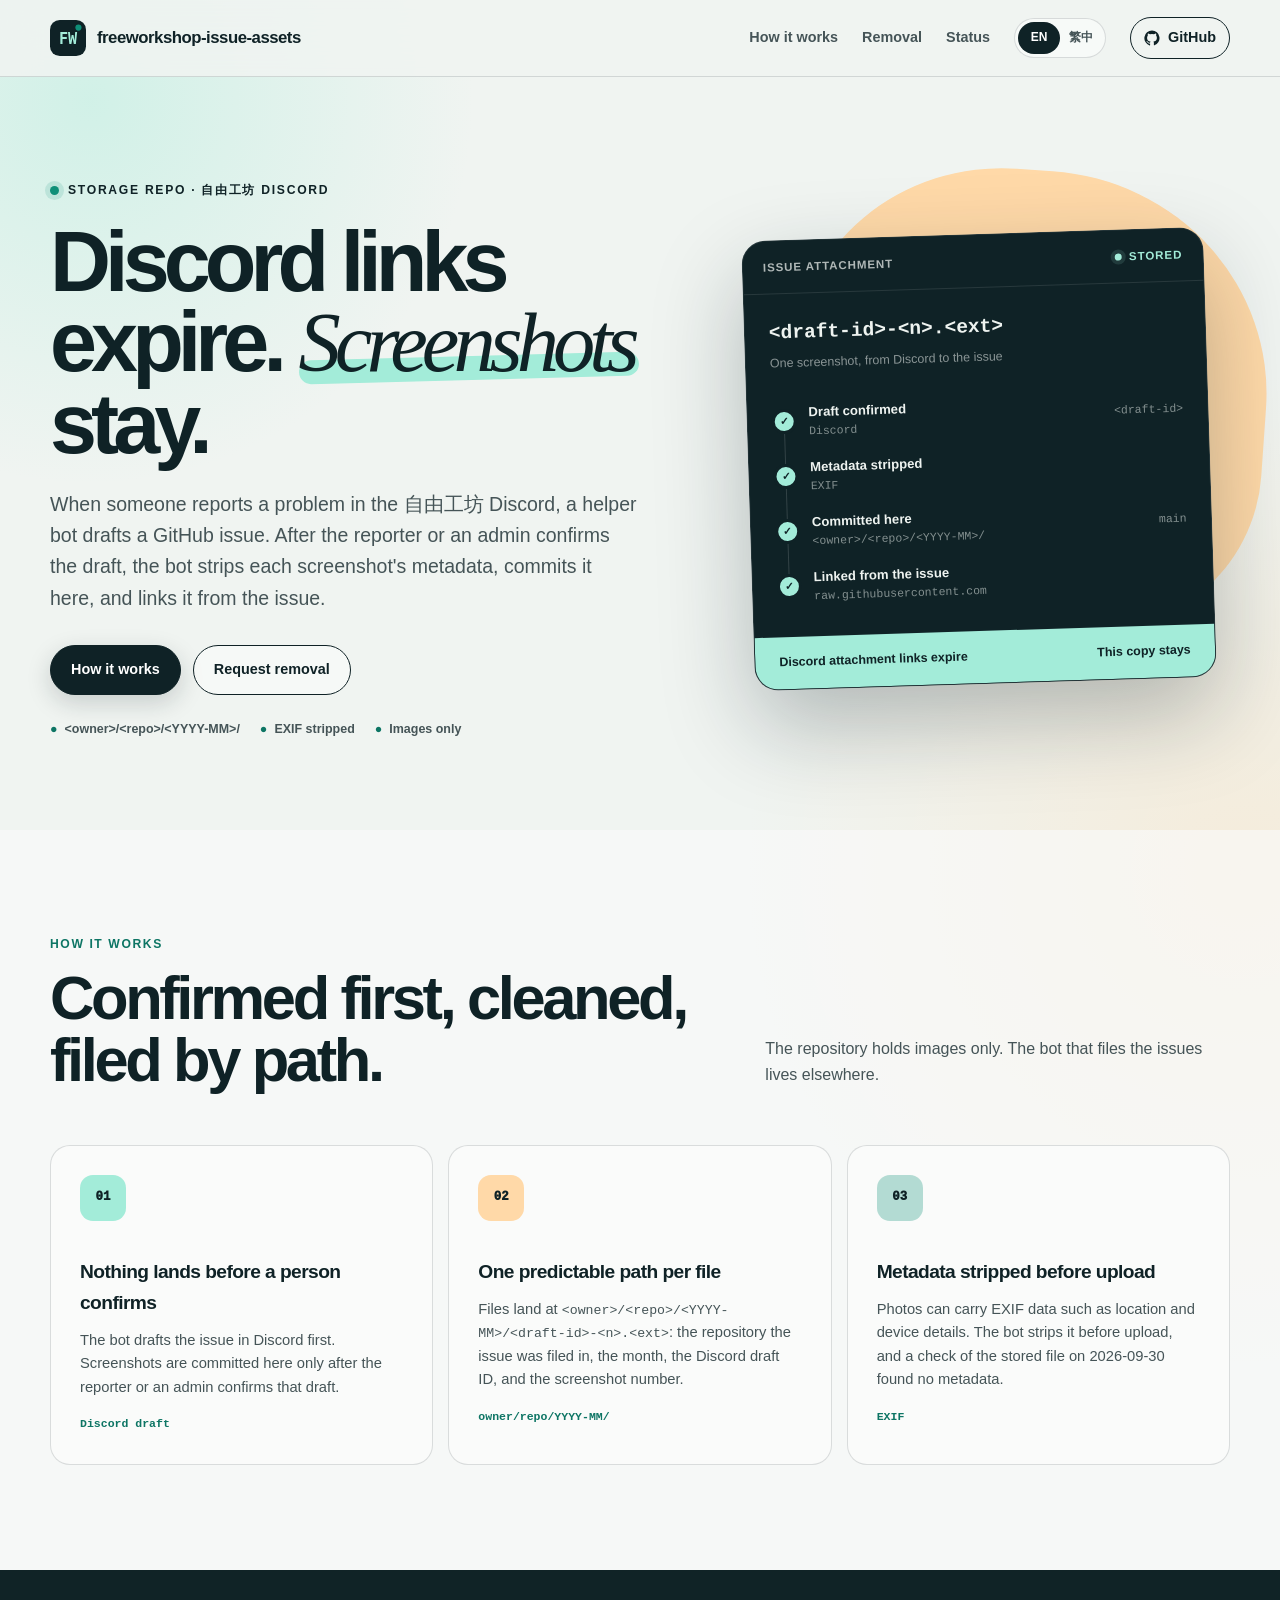
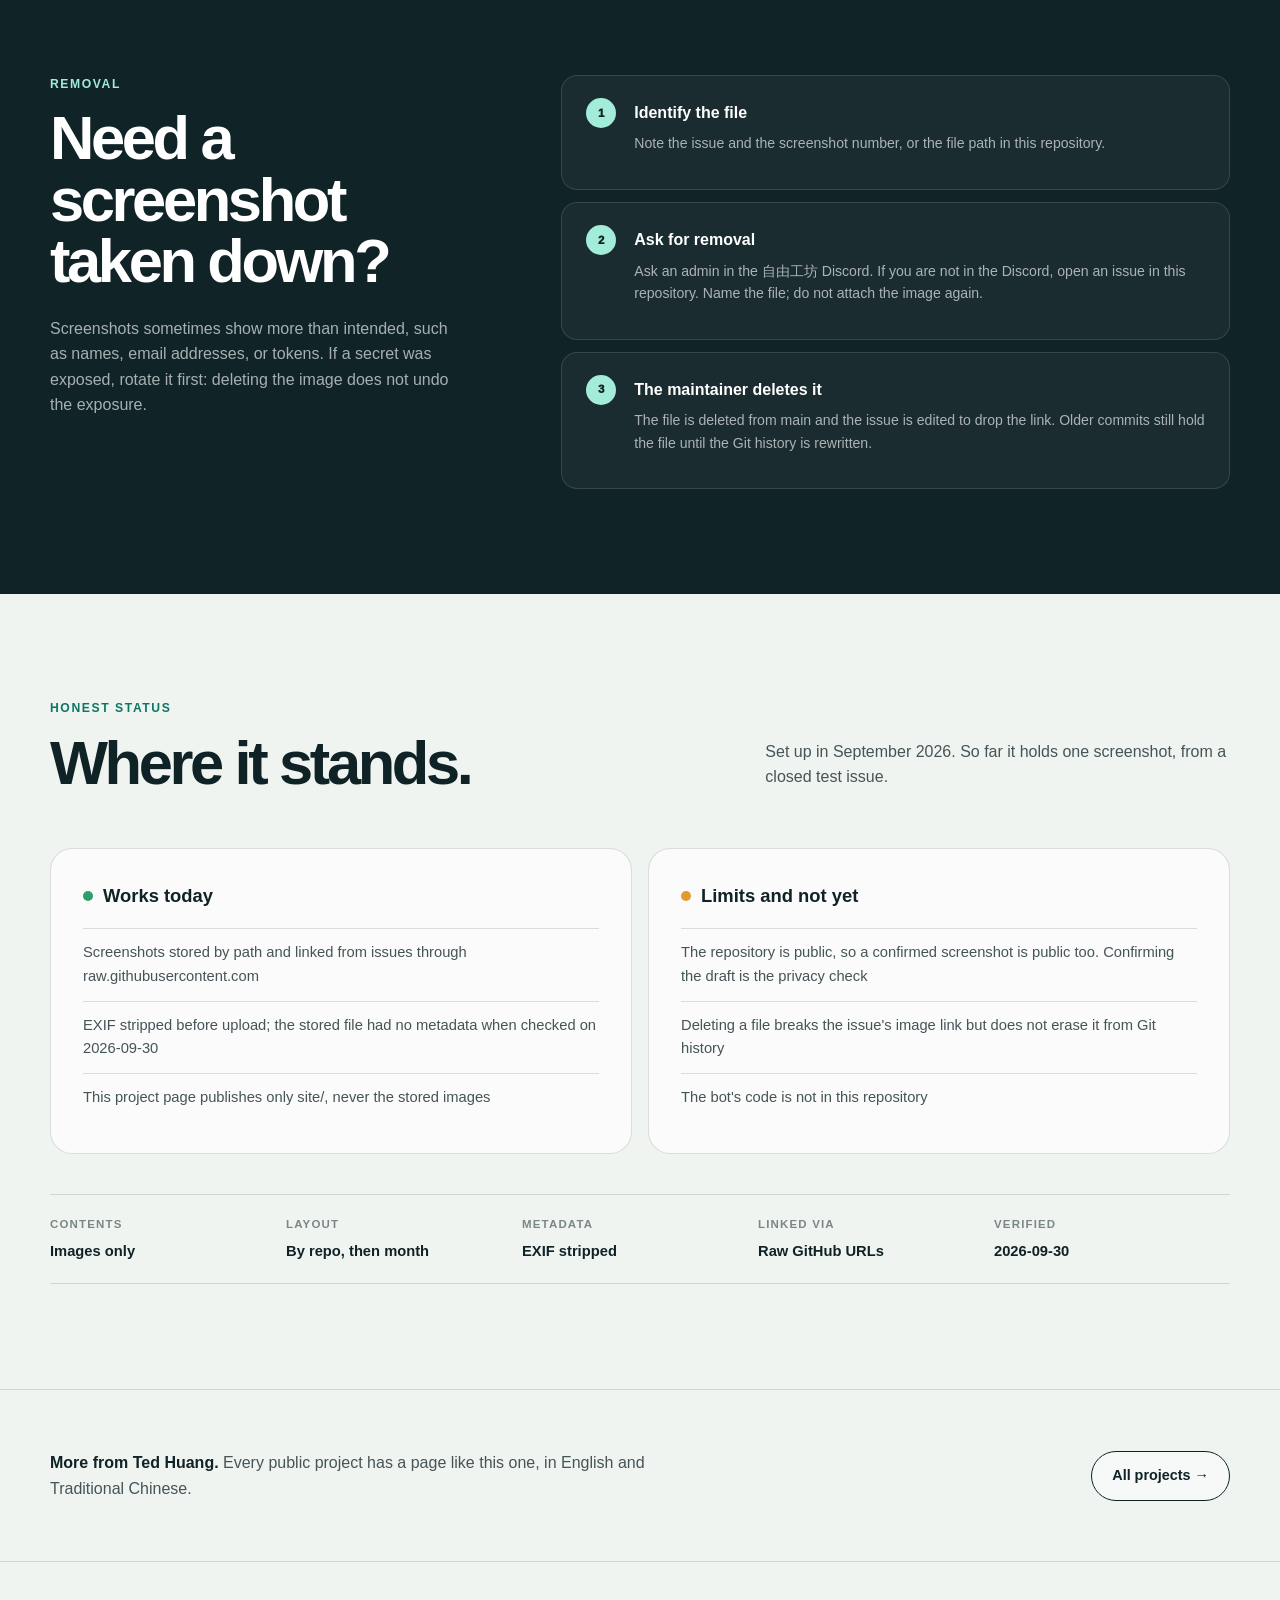
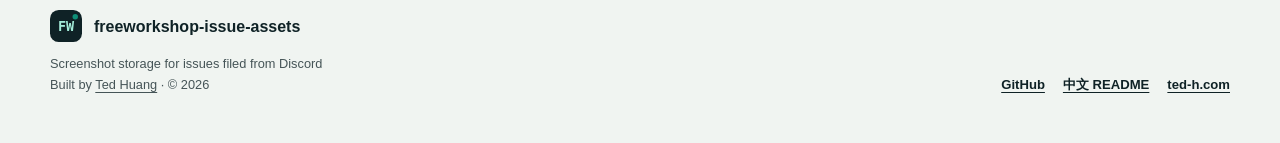
==== site/index.html @ 182fdc75 "Add bilingual project page and refresh README - site/: English / Traditional Chinese project page fo" ====
<!doctype html>
<!-- Generated from site/page.json by the project-page kit (https://github.com/teddashh/teddashh.github.io/tree/main/kit). Edit page.json, then re-render. -->
<html lang="en" data-lang="en" data-title-en="freeworkshop-issue-assets · Screenshot storage for issues filed from Discord" data-title-zh="freeworkshop-issue-assets · Discord 回報 issue 的截圖存放區" data-desc-en="Stores the screenshots for GitHub issues that the 自由工坊 Discord helper bot files after a reporter or admin confirms the draft. Discord attachment links expire; these copies stay until someone removes them." data-desc-zh="存放自由工坊 Discord 小幫手 bot 開立 GitHub issue 時附上的截圖，回報者或管理員確認草稿後才會開立。Discord 附件連結會過期，這裡的副本會一直留著，直到有人移除。">
<head>
<meta charset="utf-8">
<meta name="viewport" content="width=device-width, initial-scale=1">
<meta http-equiv="Content-Security-Policy" content="default-src 'none'; style-src 'self'; script-src 'self'; img-src 'self' data:; connect-src 'none'; base-uri 'none'; form-action 'none'">
<meta name="theme-color" content="#0f2226">
<title>freeworkshop-issue-assets · Screenshot storage for issues filed from Discord</title>
<meta name="description" content="Stores the screenshots for GitHub issues that the 自由工坊 Discord helper bot files after a reporter or admin confirms the draft. Discord attachment links expire; these copies stay until someone removes them.">
<link rel="canonical" href="https://teddashh.github.io/freeworkshop-issue-assets/">
<link rel="alternate" hreflang="en" href="https://teddashh.github.io/freeworkshop-issue-assets/">
<link rel="alternate" hreflang="zh-Hant" href="https://teddashh.github.io/freeworkshop-issue-assets/?lang=zh-TW">
<link rel="alternate" hreflang="x-default" href="https://teddashh.github.io/freeworkshop-issue-assets/">
<meta property="og:type" content="website">
<meta property="og:title" content="freeworkshop-issue-assets · Screenshot storage for issues filed from Discord">
<meta property="og:description" content="Stores the screenshots for GitHub issues that the 自由工坊 Discord helper bot files after a reporter or admin confirms the draft. Discord attachment links expire; these copies stay until someone removes them.">
<meta property="og:url" content="https://teddashh.github.io/freeworkshop-issue-assets/">
<meta name="twitter:card" content="summary">
<link rel="icon" href="favicon.svg" type="image/svg+xml">
<link rel="stylesheet" href="styles.css">
<script src="lang.js"></script>
<script src="app.js" defer></script>
<script type="application/ld+json">{"@context": "https://schema.org", "@type": "SoftwareSourceCode", "name": "freeworkshop-issue-assets", "codeRepository": "https://github.com/teddashh/freeworkshop-issue-assets", "description": "Stores the screenshots for GitHub issues that the 自由工坊 Discord helper bot files after a reporter or admin confirms the draft. Discord attachment links expire; these copies stay until someone removes them.", "author": {"@type": "Person", "name": "Ted Huang", "url": "https://www.ted-h.com"}, "url": "https://teddashh.github.io/freeworkshop-issue-assets/"}</script>
</head>
<body>
<a class="skip-link" href="#main"><span class="lang-en">Skip to content</span><span class="lang-zh" lang="zh-Hant">跳到主要內容</span></a>
<header class="site-header"><div class="header-inner">
<a class="brand" href="#top"><img src="logo.svg" alt="" width="36" height="36"><span>freeworkshop-issue-assets</span></a>
<button class="menu-button" type="button" aria-expanded="false" aria-controls="site-navigation"><span class="lang-en">Menu</span><span class="lang-zh" lang="zh-Hant">選單</span></button>
<nav class="site-nav" id="site-navigation" aria-label="Primary">
<a href="#features"><span class="lang-en">How it works</span><span class="lang-zh" lang="zh-Hant">運作方式</span></a><a href="#start"><span class="lang-en">Removal</span><span class="lang-zh" lang="zh-Hant">移除</span></a><a href="#status"><span class="lang-en">Status</span><span class="lang-zh" lang="zh-Hant">目前狀態</span></a>
<div class="language-switch" role="group" aria-label="Language / 語言"><button type="button" data-language="en" aria-pressed="true">EN</button><button type="button" data-language="zh" aria-pressed="false">繁中</button></div>
<a class="github-link" href="https://github.com/teddashh/freeworkshop-issue-assets"><svg viewBox="0 0 24 24" aria-hidden="true"><path fill="currentColor" d="M12 .7a11.5 11.5 0 0 0-3.64 22.4c.58.1.79-.25.79-.56v-2.24c-3.22.7-3.9-1.37-3.9-1.37-.52-1.34-1.28-1.7-1.28-1.7-1.05-.72.08-.7.08-.7 1.16.08 1.77 1.19 1.77 1.19 1.03 1.77 2.7 1.26 3.36.96.1-.75.4-1.26.73-1.55-2.57-.29-5.28-1.29-5.28-5.69 0-1.26.45-2.28 1.19-3.09-.12-.29-.52-1.46.11-3.05 0 0 .97-.31 3.16 1.18a10.96 10.96 0 0 1 5.76 0c2.2-1.49 3.16-1.18 3.16-1.18.63 1.59.23 2.76.11 3.05.74.81 1.19 1.83 1.19 3.09 0 4.42-2.72 5.39-5.3 5.68.42.36.79 1.07.79 2.16v3.21c0 .31.21.67.8.56A11.5 11.5 0 0 0 12 .7Z"/></svg><span>GitHub</span></a>
</nav>
</div></header>
<main id="main">
<section class="hero" id="top"><div class="hero-copy"><div class="eyebrow"><span class="lang-en">Storage repo · 自由工坊 Discord</span><span class="lang-zh" lang="zh-Hant">存放用 repo · 自由工坊 Discord</span></div><h1 class="lang-en">Discord links expire. <em>Screenshots</em> stay.</h1><h1 class="lang-zh" lang="zh-Hant">Discord 連結會過期，<em>截圖</em>不會。</h1><p class="lang-en">When someone reports a problem in the 自由工坊 Discord, a helper bot drafts a GitHub issue. After the reporter or an admin confirms the draft, the bot strips each screenshot&#x27;s metadata, commits it here, and links it from the issue.</p><p class="lang-zh" lang="zh-Hant">有人在自由工坊 Discord 回報問題時，小幫手 bot 會先擬好 GitHub issue 草稿。回報者或管理員確認之後，bot 會移除截圖的中繼資料、提交到這個 repo，再從 issue 連結過來。</p><div class="button-row"><a class="button button-primary" href="#features"><span class="lang-en">How it works</span><span class="lang-zh" lang="zh-Hant">運作方式</span></a><a class="button button-secondary" href="#start"><span class="lang-en">Request removal</span><span class="lang-zh" lang="zh-Hant">申請移除</span></a></div><div class="hero-notes"><span>&lt;owner&gt;/&lt;repo&gt;/&lt;YYYY-MM&gt;/</span><span class="lang-en">EXIF stripped</span><span class="lang-zh" lang="zh-Hant">已移除 EXIF</span><span class="lang-en">Images only</span><span class="lang-zh" lang="zh-Hant">只放圖片</span></div></div><div class="visual-wrap"><div class="panel"><div class="panel-top"><span><span class="lang-en">Issue attachment</span><span class="lang-zh" lang="zh-Hant">Issue 附件</span></span><span class="live-dot"><span class="lang-en">Stored</span><span class="lang-zh" lang="zh-Hant">已保存</span></span></div><div class="panel-body"><div class="panel-name">&lt;draft-id&gt;-&lt;n&gt;.&lt;ext&gt;</div><div class="panel-meta"><span class="lang-en">One screenshot, from Discord to the issue</span><span class="lang-zh" lang="zh-Hant">一張截圖，從 Discord 到 issue</span></div><div class="check-list"><div class="check-row"><span class="check-mark is-ok">&#10003;</span><span><strong class="lang-en">Draft confirmed</strong><strong class="lang-zh" lang="zh-Hant">草稿已確認</strong><small>Discord</small></span><span class="check-side">&lt;draft-id&gt;</span></div><div class="check-row"><span class="check-mark is-ok">&#10003;</span><span><strong class="lang-en">Metadata stripped</strong><strong class="lang-zh" lang="zh-Hant">移除中繼資料</strong><small>EXIF</small></span><span></span></div><div class="check-row"><span class="check-mark is-ok">&#10003;</span><span><strong class="lang-en">Committed here</strong><strong class="lang-zh" lang="zh-Hant">提交到這個 repo</strong><small>&lt;owner&gt;/&lt;repo&gt;/&lt;YYYY-MM&gt;/</small></span><span class="check-side">main</span></div><div class="check-row"><span class="check-mark is-ok">&#10003;</span><span><strong class="lang-en">Linked from the issue</strong><strong class="lang-zh" lang="zh-Hant">從 issue 連結</strong><small>raw.githubusercontent.com</small></span><span></span></div></div><div class="panel-footer"><span><span class="lang-en">Discord attachment links expire</span><span class="lang-zh" lang="zh-Hant">Discord 附件連結會過期</span></span><span><span class="lang-en">This copy stays</span><span class="lang-zh" lang="zh-Hant">這份副本會留著</span></span></div></div></div></div></section>
<section class="tinted" id="features"><div class="section"><div class="section-heading "><div><div class="section-kicker"><span class="lang-en">How it works</span><span class="lang-zh" lang="zh-Hant">運作方式</span></div><h2 class="lang-en">Confirmed first, cleaned, filed by path.</h2><h2 class="lang-zh" lang="zh-Hant">先確認、再清理、照路徑歸檔。</h2></div><p class="lang-en">The repository holds images only. The bot that files the issues lives elsewhere.</p><p class="lang-zh" lang="zh-Hant">這個 repo 只放圖片，開 issue 的 bot 不在這裡。</p></div><div class="card-grid"><article class="card"><div class="card-icon">01</div><h3 class="lang-en">Nothing lands before a person confirms</h3><h3 class="lang-zh" lang="zh-Hant">有人確認之後才會存進來</h3><p class="lang-en">The bot drafts the issue in Discord first. Screenshots are committed here only after the reporter or an admin confirms that draft.</p><p class="lang-zh" lang="zh-Hant">bot 會先在 Discord 裡擬好 issue 草稿，等回報者或管理員確認之後，截圖才會提交到這裡。</p><span class="tag">Discord draft</span></article><article class="card"><div class="card-icon">02</div><h3 class="lang-en">One predictable path per file</h3><h3 class="lang-zh" lang="zh-Hant">每個檔案都有固定路徑</h3><p class="lang-en">Files land at <code>&lt;owner&gt;/&lt;repo&gt;/&lt;YYYY-MM&gt;/&lt;draft-id&gt;-&lt;n&gt;.&lt;ext&gt;</code>: the repository the issue was filed in, the month, the Discord draft ID, and the screenshot number.</p><p class="lang-zh" lang="zh-Hant">檔案會存在 <code>&lt;owner&gt;/&lt;repo&gt;/&lt;YYYY-MM&gt;/&lt;draft-id&gt;-&lt;n&gt;.&lt;ext&gt;</code>：依序是 issue 所在的 repo、月份、Discord 草稿編號和第幾張截圖。</p><span class="tag">owner/repo/YYYY-MM/</span></article><article class="card"><div class="card-icon">03</div><h3 class="lang-en">Metadata stripped before upload</h3><h3 class="lang-zh" lang="zh-Hant">上傳前移除中繼資料</h3><p class="lang-en">Photos can carry EXIF data such as location and device details. The bot strips it before upload, and a check of the stored file on 2026-09-30 found no metadata.</p><p class="lang-zh" lang="zh-Hant">照片可能帶有位置、裝置等 EXIF 資訊。bot 會在上傳前移除；2026-09-30 檢查存放的檔案，沒有找到任何中繼資料。</p><span class="tag">EXIF</span></article></div></div></section>
<section class="dark-band" id="start"><div class="section qs-grid"><div><div class="section-kicker"><span class="lang-en">Removal</span><span class="lang-zh" lang="zh-Hant">移除</span></div><h2 class="lang-en">Need a screenshot taken down?</h2><h2 class="lang-zh" lang="zh-Hant">需要撤下某張截圖？</h2><p class="lang-en">Screenshots sometimes show more than intended, such as names, email addresses, or tokens. If a secret was exposed, rotate it first: deleting the image does not undo the exposure.</p><p class="lang-zh" lang="zh-Hant">截圖有時會拍到不該公開的東西，例如姓名、email 或 token。如果外洩的是密碼或金鑰，請先更換：刪掉圖片並不能讓外洩的資訊收回來。</p></div><div class="steps"><article class="step"><h3 class="lang-en">Identify the file</h3><h3 class="lang-zh" lang="zh-Hant">指出是哪個檔案</h3><p class="lang-en">Note the issue and the screenshot number, or the file path in this repository.</p><p class="lang-zh" lang="zh-Hant">記下是哪個 issue、第幾張截圖，或是這個 repo 裡的檔案路徑。</p></article><article class="step"><h3 class="lang-en">Ask for removal</h3><h3 class="lang-zh" lang="zh-Hant">提出移除要求</h3><p class="lang-en">Ask an admin in the 自由工坊 Discord. If you are not in the Discord, open an issue in this repository. Name the file; do not attach the image again.</p><p class="lang-zh" lang="zh-Hant">在自由工坊 Discord 找管理員；不在 Discord 的話，就在這個 repo 開 issue。寫出檔案位置就好，不要再附一次圖片。</p></article><article class="step"><h3 class="lang-en">The maintainer deletes it</h3><h3 class="lang-zh" lang="zh-Hant">維護者刪除檔案</h3><p class="lang-en">The file is deleted from main and the issue is edited to drop the link. Older commits still hold the file until the Git history is rewritten.</p><p class="lang-zh" lang="zh-Hant">維護者會從 main 刪除檔案，並編輯 issue 拿掉連結。在改寫 Git 歷史之前，舊的 commit 裡仍然留有這個檔案。</p></article></div></div></section>
<section class="section" id="status"><div class="section-heading "><div><div class="section-kicker"><span class="lang-en">Honest status</span><span class="lang-zh" lang="zh-Hant">誠實的現況</span></div><h2 class="lang-en">Where it stands.</h2><h2 class="lang-zh" lang="zh-Hant">目前的樣子。</h2></div><p class="lang-en">Set up in September 2026. So far it holds one screenshot, from a closed test issue.</p><p class="lang-zh" lang="zh-Hant">2026 年 9 月建立，目前只存了一張截圖，來自一個已關閉的測試 issue。</p></div><div class="status-grid"><div class="status-col"><h3 class="lang-en">Works today</h3><h3 class="lang-zh" lang="zh-Hant">目前可用</h3><ul><li class="lang-en">Screenshots stored by path and linked from issues through raw.githubusercontent.com</li><li class="lang-zh" lang="zh-Hant">截圖依路徑存放，issue 透過 raw.githubusercontent.com 連結</li><li class="lang-en">EXIF stripped before upload; the stored file had no metadata when checked on 2026-09-30</li><li class="lang-zh" lang="zh-Hant">上傳前移除 EXIF；2026-09-30 檢查存放的檔案，沒有任何中繼資料</li><li class="lang-en">This project page publishes only site/, never the stored images</li><li class="lang-zh" lang="zh-Hant">專案介紹頁只發佈 site/，不會發佈存放的圖片</li></ul></div><div class="status-col is-limits"><h3 class="lang-en">Limits and not yet</h3><h3 class="lang-zh" lang="zh-Hant">限制與尚未完成</h3><ul><li class="lang-en">The repository is public, so a confirmed screenshot is public too. Confirming the draft is the privacy check</li><li class="lang-zh" lang="zh-Hant">repo 是公開的，確認過的截圖也就公開了；確認草稿那一步，就是隱私把關</li><li class="lang-en">Deleting a file breaks the issue&#x27;s image link but does not erase it from Git history</li><li class="lang-zh" lang="zh-Hant">刪除檔案會讓 issue 裡的圖片連結失效，但不會把它從 Git 歷史裡抹掉</li><li class="lang-en">The bot&#x27;s code is not in this repository</li><li class="lang-zh" lang="zh-Hant">bot 的程式碼不在這個 repo 裡</li></ul></div></div><dl class="facts"><div class="fact"><dt><span class="lang-en">Contents</span><span class="lang-zh" lang="zh-Hant">內容</span></dt><dd><span class="lang-en">Images only</span><span class="lang-zh" lang="zh-Hant">只有圖片</span></dd></div><div class="fact"><dt><span class="lang-en">Layout</span><span class="lang-zh" lang="zh-Hant">分類方式</span></dt><dd><span class="lang-en">By repo, then month</span><span class="lang-zh" lang="zh-Hant">依 repo，再依月份</span></dd></div><div class="fact"><dt><span class="lang-en">Metadata</span><span class="lang-zh" lang="zh-Hant">中繼資料</span></dt><dd><span class="lang-en">EXIF stripped</span><span class="lang-zh" lang="zh-Hant">已移除 EXIF</span></dd></div><div class="fact"><dt><span class="lang-en">Linked via</span><span class="lang-zh" lang="zh-Hant">連結方式</span></dt><dd><span class="lang-en">Raw GitHub URLs</span><span class="lang-zh" lang="zh-Hant">GitHub raw 網址</span></dd></div><div class="fact"><dt><span class="lang-en">Verified</span><span class="lang-zh" lang="zh-Hant">查核日期</span></dt><dd><span>2026-09-30</span></dd></div></dl></section>
<section class="more"><div class="more-inner"><p class="lang-en"><strong>More from Ted Huang.</strong> Every public project has a page like this one, in English and Traditional Chinese.</p><p class="lang-zh" lang="zh-Hant"><strong>Ted Huang 的其他作品。</strong>每個公開專案都有一頁像這樣的中英雙語介紹。</p><a class="button button-secondary" href="https://teddashh.github.io/"><span class="lang-en">All projects →</span><span class="lang-zh" lang="zh-Hant">全部專案 →</span></a></div></section>
</main>
<footer class="site-footer"><div class="footer-inner">
<div><div class="footer-brand"><img src="logo.svg" alt="" width="32" height="32"><span>freeworkshop-issue-assets</span></div>
<p class="lang-en">Screenshot storage for issues filed from Discord</p><p class="lang-zh" lang="zh-Hant">Discord 回報 issue 的截圖存放區</p>
<p><span class="lang-en">Built by</span><span class="lang-zh" lang="zh-Hant">作者</span> <a href="https://github.com/teddashh">Ted Huang</a> · © <span data-year>2026</span></p></div>
<div class="footer-links"><a href="https://github.com/teddashh/freeworkshop-issue-assets">GitHub</a><a href="https://github.com/teddashh/freeworkshop-issue-assets/blob/main/README.zh-TW.md"><span class="lang-en">中文 README</span><span class="lang-zh" lang="zh-Hant">中文 README</span></a><a href="https://www.ted-h.com">ted-h.com</a></div>
</div></footer>
</body>
</html>
---- site/styles.css ----
:root {
  --ink: #0f2226;
  --paper: #f0f4f1;
  --accent: #a3ecd9;
  --accent-2: #ffd9a8;
  --signal: #0f8f78;
  --kicker: #0d7564;
}

/* Shared project-page system for github.com/teddashh repositories.
   Per-project colors are injected as :root variables above this file's rules. */

:root {
  --ink-soft: color-mix(in srgb, var(--ink) 76%, var(--paper));
  --ink-faint: color-mix(in srgb, var(--ink) 52%, var(--paper));
  --paper-strong: color-mix(in srgb, var(--paper) 35%, #ffffff);
  --line: color-mix(in srgb, var(--ink) 14%, transparent);
  --shadow: 0 24px 80px color-mix(in srgb, var(--ink) 12%, transparent);
  --mono: ui-monospace, SFMono-Regular, Menlo, Consolas, "Liberation Mono", monospace;
  --serif: Georgia, "Times New Roman", "Noto Serif TC", "Songti TC", serif;
  --max: 1180px;
}

* { box-sizing: border-box; }

html {
  scroll-behavior: smooth;
  scroll-padding-top: 92px;
}

html[data-lang="en"] .lang-zh,
html[data-lang="zh"] .lang-en {
  display: none !important;
}

body {
  margin: 0;
  color: var(--ink);
  background:
    radial-gradient(circle at 7% 3%, color-mix(in srgb, var(--accent) 40%, transparent), transparent 24rem),
    radial-gradient(circle at 97% 26%, color-mix(in srgb, var(--accent-2) 30%, transparent), transparent 31rem),
    var(--paper);
  font-family: Inter, ui-sans-serif, -apple-system, BlinkMacSystemFont, "Segoe UI", "PingFang TC", "Noto Sans TC", "Microsoft JhengHei", sans-serif;
  line-height: 1.6;
  -webkit-font-smoothing: antialiased;
}

html[data-lang="zh"] body { line-height: 1.75; }

/* Keep Chinese headings from splitting a word across lines: break at
   spaces, punctuation, and the word boundaries app.js marks, balance the
   lines, and only fall back to any point if a single word cannot fit. */
html[data-lang="zh"] h1,
html[data-lang="zh"] h2 {
  word-break: keep-all;
  overflow-wrap: anywhere;
  text-wrap: balance;
}

a {
  color: inherit;
  text-decoration-thickness: 1px;
  text-underline-offset: 0.2em;
}

button, a { -webkit-tap-highlight-color: transparent; }

button:focus-visible,
a:focus-visible {
  outline: 3px solid var(--signal);
  outline-offset: 4px;
}

code {
  font-family: var(--mono);
  font-size: 0.9em;
}

.skip-link {
  position: fixed;
  z-index: 100;
  top: 12px;
  left: 12px;
  transform: translateY(-150%);
  padding: 10px 14px;
  border-radius: 8px;
  background: var(--ink);
  color: #fff;
}

.skip-link:focus { transform: none; }

/* ---------- header ---------- */

.site-header {
  position: sticky;
  z-index: 20;
  top: 0;
  border-bottom: 1px solid var(--line);
  background: color-mix(in srgb, var(--paper) 86%, transparent);
  backdrop-filter: blur(18px);
  -webkit-backdrop-filter: blur(18px);
}

.header-inner {
  width: min(calc(100% - 40px), var(--max));
  height: 76px;
  margin: 0 auto;
  display: flex;
  align-items: center;
  gap: 28px;
}

.brand {
  display: inline-flex;
  align-items: center;
  gap: 11px;
  font-size: 1.05rem;
  font-weight: 800;
  letter-spacing: -0.03em;
  text-decoration: none;
  white-space: nowrap;
}

.brand img {
  width: 36px;
  height: 36px;
}

.site-nav {
  display: flex;
  align-items: center;
  gap: 24px;
  margin-left: auto;
}

.site-nav a {
  color: var(--ink-soft);
  font-size: 0.9rem;
  font-weight: 700;
  text-decoration: none;
}

.site-nav a:hover { color: var(--ink); }

.language-switch {
  display: flex;
  padding: 3px;
  border: 1px solid var(--line);
  border-radius: 999px;
  background: color-mix(in srgb, #ffffff 48%, transparent);
}

.language-switch button {
  min-width: 42px;
  border: 0;
  border-radius: 999px;
  padding: 6px 9px;
  color: var(--ink-soft);
  background: transparent;
  cursor: pointer;
  font: inherit;
  font-size: 0.75rem;
  font-weight: 800;
}

.language-switch button[aria-pressed="true"] {
  color: #fff;
  background: var(--ink);
}

.github-link {
  display: inline-flex;
  align-items: center;
  gap: 8px;
  padding: 8px 13px;
  border: 1px solid var(--ink);
  border-radius: 999px;
}

.site-nav .github-link { color: var(--ink); }

.github-link svg { width: 16px; height: 16px; }

.menu-button {
  display: none;
  margin-left: auto;
  border: 1px solid var(--line);
  border-radius: 999px;
  padding: 8px 12px;
  background: var(--paper-strong);
  color: var(--ink);
  font: inherit;
  font-size: 0.82rem;
  font-weight: 800;
}

main { overflow: hidden; }

.hero,
.section,
.footer-inner {
  width: min(calc(100% - 40px), var(--max));
  margin-inline: auto;
}

/* ---------- hero ---------- */

.hero {
  min-height: 680px;
  padding: 100px 0 90px;
  display: grid;
  grid-template-columns: minmax(0, 1.08fr) minmax(360px, 0.92fr);
  align-items: center;
  gap: clamp(48px, 7vw, 96px);
}

.eyebrow {
  display: inline-flex;
  align-items: center;
  gap: 9px;
  margin: 0 0 22px;
  font-size: 0.76rem;
  font-weight: 900;
  letter-spacing: 0.14em;
  text-transform: uppercase;
}

.eyebrow::before {
  flex: none;
  width: 9px;
  height: 9px;
  border-radius: 50%;
  background: var(--signal);
  box-shadow: 0 0 0 5px color-mix(in srgb, var(--signal) 14%, transparent);
  content: "";
}

h1, h2, h3, p { margin-top: 0; }

h1 {
  max-width: 760px;
  margin-bottom: 25px;
  font-size: clamp(3.1rem, 6.6vw, 6.3rem);
  line-height: 0.95;
  letter-spacing: -0.07em;
}

.hero-copy h1.lang-zh {
  font-size: clamp(2.8rem, 5.4vw, 5.2rem);
  line-height: 1.08;
  letter-spacing: -0.04em;
}

h1 em {
  position: relative;
  z-index: 0;
  display: inline-block;
  font-family: var(--serif);
  font-weight: 400;
}

h1.lang-zh em { font-weight: 700; font-style: normal; }

h1 em::after {
  position: absolute;
  z-index: -1;
  right: -0.05em;
  bottom: 0.05em;
  left: 0;
  height: 0.28em;
  border-radius: 999px;
  background: var(--accent);
  content: "";
  transform: rotate(-1.5deg);
}

.hero-copy > p {
  max-width: 630px;
  margin-bottom: 31px;
  color: var(--ink-soft);
  font-size: clamp(1.05rem, 1.8vw, 1.22rem);
}

.button-row {
  display: flex;
  flex-wrap: wrap;
  gap: 12px;
}

.button {
  display: inline-flex;
  min-height: 50px;
  align-items: center;
  justify-content: center;
  gap: 9px;
  border: 1px solid var(--ink);
  border-radius: 999px;
  padding: 12px 20px;
  font-size: 0.9rem;
  font-weight: 850;
  text-decoration: none;
  transition: transform 160ms ease, box-shadow 160ms ease;
}

.button:hover { transform: translateY(-2px); }

.button-primary {
  color: #fff;
  background: var(--ink);
  box-shadow: 0 8px 24px color-mix(in srgb, var(--ink) 18%, transparent);
}

.button-secondary { background: color-mix(in srgb, #ffffff 40%, transparent); }

.hero-notes {
  display: flex;
  flex-wrap: wrap;
  gap: 9px 20px;
  margin-top: 25px;
  color: var(--ink-soft);
  font-size: 0.78rem;
  font-weight: 750;
}

.hero-notes > span::before {
  margin-right: 7px;
  color: var(--kicker);
  content: "●";
}

/* ---------- hero visuals ---------- */

.visual-wrap {
  position: relative;
  padding: 20px;
}

.visual-wrap::before {
  position: absolute;
  inset: -9% -7% 15% 12%;
  border-radius: 48% 52% 40% 60%;
  background: var(--accent-2);
  content: "";
  transform: rotate(4deg);
}

.visual-wrap.is-image::before { inset: 4% -6% -6% 10%; }

.panel {
  position: relative;
  overflow: hidden;
  border: 1px solid color-mix(in srgb, #ffffff 9%, transparent);
  border-radius: 24px;
  color: #eef3f0;
  background: var(--ink);
  box-shadow: 0 36px 90px color-mix(in srgb, var(--ink) 28%, transparent);
  transform: rotate(-1.8deg);
}

.panel-top {
  display: flex;
  align-items: center;
  justify-content: space-between;
  gap: 16px;
  padding: 17px 20px;
  border-bottom: 1px solid color-mix(in srgb, #ffffff 10%, transparent);
  color: color-mix(in srgb, #eef3f0 72%, transparent);
  font-size: 0.72rem;
  font-weight: 800;
  letter-spacing: 0.08em;
  text-transform: uppercase;
}

.live-dot {
  display: inline-flex;
  align-items: center;
  gap: 7px;
  color: var(--accent);
  white-space: nowrap;
}

.live-dot::before {
  width: 7px;
  height: 7px;
  border-radius: 50%;
  background: currentColor;
  box-shadow: 0 0 0 4px color-mix(in srgb, var(--accent) 12%, transparent);
  content: "";
}

.panel-body { padding: 24px; }

.panel-name {
  margin-bottom: 4px;
  font-family: var(--mono);
  font-size: 1.22rem;
  font-weight: 800;
  overflow-wrap: anywhere;
}

.panel-meta {
  margin-bottom: 22px;
  color: color-mix(in srgb, #eef3f0 55%, transparent);
  font-size: 0.78rem;
}

.check-list {
  position: relative;
  display: grid;
  gap: 3px;
}

.check-list::before {
  position: absolute;
  top: 17px;
  bottom: 17px;
  left: 12px;
  width: 1px;
  background: color-mix(in srgb, #ffffff 15%, transparent);
  content: "";
}

.check-row {
  position: relative;
  display: grid;
  grid-template-columns: 25px 1fr auto;
  align-items: center;
  gap: 12px;
  min-height: 52px;
  font-size: 0.82rem;
}

.check-mark {
  z-index: 1;
  display: grid;
  width: 25px;
  height: 25px;
  place-items: center;
  border: 3px solid var(--ink);
  border-radius: 50%;
  color: var(--ink);
  background: var(--accent);
  font-size: 0.66rem;
  font-weight: 950;
}

.check-mark.is-wait { background: color-mix(in srgb, #ffffff 22%, transparent); color: #eef3f0; }
.check-mark.is-warn { background: #ffc46b; }
.check-mark.is-fail { background: #ff8a7a; }

.check-row strong { display: block; }

.check-row small,
.check-side {
  display: block;
  color: color-mix(in srgb, #eef3f0 52%, transparent);
  font-family: var(--mono);
  font-size: 0.72rem;
  overflow-wrap: anywhere;
}

.panel-footer {
  display: flex;
  justify-content: space-between;
  gap: 16px;
  margin: 24px -24px -24px;
  padding: 16px 24px;
  color: var(--ink);
  background: var(--accent);
  font-size: 0.78rem;
  font-weight: 900;
}

/* terminal */
.term {
  margin: 0;
  padding: 22px 24px 26px;
  font-family: var(--mono);
  font-size: 0.8rem;
  line-height: 1.75;
  white-space: pre-wrap;
  overflow-wrap: anywhere;
}

.term .t-cmd { color: #ffffff; }
.term .t-cmd::before { color: var(--accent); content: "$ "; }
.term .t-out { color: color-mix(in srgb, #eef3f0 70%, transparent); }
.term .t-dim { color: color-mix(in srgb, #eef3f0 42%, transparent); }
.term .t-ok { color: var(--accent); }
.term .t-warn { color: #ffc46b; }
.term .t-err { color: #ff8a7a; }
.term span { display: block; }

.dots { display: inline-flex; gap: 6px; }
.dots i {
  width: 10px;
  height: 10px;
  border-radius: 50%;
  background: color-mix(in srgb, #ffffff 22%, transparent);
}

/* report (light card) */
.panel.is-light {
  color: var(--ink);
  background: var(--paper-strong);
  border-color: var(--line);
}

.panel.is-light .panel-top {
  color: var(--ink-faint);
  border-bottom-color: var(--line);
}

.panel.is-light .panel-meta { color: var(--ink-faint); }

.report-title {
  margin-bottom: 4px;
  font-size: 1.45rem;
  font-weight: 850;
  letter-spacing: -0.03em;
}

.report-row {
  display: grid;
  grid-template-columns: 1fr auto;
  align-items: center;
  gap: 14px;
  padding: 14px 0;
  border-top: 1px solid var(--line);
}

.report-row strong { display: block; font-size: 0.95rem; line-height: 1.3; }
.report-row small { color: var(--ink-faint); font-family: var(--mono); font-size: 0.72rem; }

.pill {
  display: inline-block;
  padding: 4px 10px;
  border-radius: 999px;
  font-size: 0.72rem;
  font-weight: 850;
  white-space: nowrap;
}

.pill-critical { color: #8a1c12; background: #ffd8d2; }
.pill-high { color: #7a4300; background: #ffe6b3; }
.pill-medium { color: #5c4a00; background: #fff2b8; }
.pill-ok { color: #135a3d; background: #c9f0dc; }
.pill-info { color: #1d3f7a; background: #d6e4ff; }
.pill-muted { color: var(--ink-soft); background: color-mix(in srgb, var(--ink) 8%, transparent); }

.panel.is-light .panel-footer {
  margin-top: 18px;
}

/* chat */
.chat {
  display: grid;
  gap: 12px;
  padding: 22px;
}

.bubble {
  max-width: 88%;
  padding: 12px 15px;
  border-radius: 16px;
  font-size: 0.85rem;
  line-height: 1.5;
}

.bubble small {
  display: block;
  margin-bottom: 4px;
  font-size: 0.68rem;
  font-weight: 850;
  letter-spacing: 0.06em;
  text-transform: uppercase;
  opacity: 0.7;
}

.bubble-user {
  justify-self: end;
  color: var(--ink);
  background: var(--accent);
  border-bottom-right-radius: 5px;
}

.bubble-ai {
  justify-self: start;
  color: #eef3f0;
  background: color-mix(in srgb, #ffffff 8%, transparent);
  border: 1px solid color-mix(in srgb, #ffffff 12%, transparent);
  border-bottom-left-radius: 5px;
}

.bubble-system {
  justify-self: center;
  max-width: 100%;
  color: color-mix(in srgb, #eef3f0 60%, transparent);
  background: transparent;
  font-family: var(--mono);
  font-size: 0.72rem;
  text-align: center;
}

.bubble .cite {
  display: inline-block;
  margin-top: 8px;
  padding: 3px 8px;
  border-radius: 999px;
  background: color-mix(in srgb, #ffffff 10%, transparent);
  font-family: var(--mono);
  font-size: 0.68rem;
}

/* stack */
.stack {
  display: grid;
  gap: 10px;
  padding: 20px;
}

.stack-card {
  display: grid;
  grid-template-columns: 42px 1fr auto;
  align-items: center;
  gap: 13px;
  padding: 13px;
  border: 1px solid color-mix(in srgb, #ffffff 12%, transparent);
  border-radius: 14px;
  background: color-mix(in srgb, #ffffff 5%, transparent);
}

.stack-icon {
  display: grid;
  width: 42px;
  height: 42px;
  place-items: center;
  border-radius: 11px;
  color: var(--ink);
  background: var(--accent);
  font-family: var(--mono);
  font-weight: 900;
}

.stack-card strong, .stack-card small { display: block; }
.stack-card small { color: color-mix(in srgb, #eef3f0 55%, transparent); font-family: var(--mono); font-size: 0.72rem; }

.stack-status {
  padding: 5px 8px;
  border-radius: 999px;
  color: var(--ink);
  background: color-mix(in srgb, var(--accent) 85%, #ffffff);
  font-size: 0.66rem;
  font-weight: 900;
  text-transform: uppercase;
  white-space: nowrap;
}

/* framed screenshot */
.shot {
  position: relative;
  margin: 0;
  overflow: hidden;
  border: 1px solid var(--line);
  border-radius: 18px;
  background: var(--paper-strong);
  box-shadow: 0 36px 90px color-mix(in srgb, var(--ink) 22%, transparent);
}

.visual-wrap .shot { transform: rotate(-1.4deg); }

.shot img {
  display: block;
  width: 100%;
  height: auto;
}

.shot figcaption {
  padding: 12px 16px;
  border-top: 1px solid var(--line);
  color: var(--ink-soft);
  font-size: 0.8rem;
}

/* ---------- stats ---------- */

.stats {
  width: min(calc(100% - 40px), var(--max));
  margin: -30px auto 0;
  display: grid;
  grid-template-columns: repeat(4, minmax(0, 1fr));
  border-top: 1px solid var(--line);
  border-bottom: 1px solid var(--line);
}

.stats.n2 { grid-template-columns: repeat(2, minmax(0, 1fr)); }
.stats.n3 { grid-template-columns: repeat(3, minmax(0, 1fr)); }

.stat {
  padding: 26px 24px 28px 0;
}

.stat + .stat {
  padding-left: 24px;
  border-left: 1px solid var(--line);
}

.stat-value {
  display: block;
  margin-bottom: 6px;
  font-family: var(--serif);
  font-size: clamp(2.2rem, 4vw, 3.2rem);
  line-height: 1;
  letter-spacing: -0.03em;
}

.stat-label {
  color: var(--ink-soft);
  font-size: 0.86rem;
  font-weight: 700;
}

/* ---------- sections ---------- */

.section { padding: 105px 0; }

.section-kicker {
  margin-bottom: 13px;
  color: var(--kicker);
  font-size: 0.76rem;
  font-weight: 900;
  letter-spacing: 0.13em;
  text-transform: uppercase;
}

.section-heading {
  display: grid;
  grid-template-columns: 1fr 0.72fr;
  gap: 70px;
  align-items: end;
  margin-bottom: 55px;
}

h2 {
  margin-bottom: 0;
  font-size: clamp(2.3rem, 4.8vw, 4.5rem);
  line-height: 1;
  letter-spacing: -0.055em;
}

h2.lang-zh {
  font-size: clamp(2.1rem, 4.2vw, 3.8rem);
  line-height: 1.12;
  letter-spacing: -0.03em;
}

.section-heading p {
  margin-bottom: 3px;
  color: var(--ink-soft);
  font-size: 1rem;
}

/* dark problem band */
.band {
  width: 100%;
  color: #f7f4eb;
  background: var(--ink);
}

.band .section-kicker { color: var(--accent); }

.problem-grid {
  display: grid;
  grid-template-columns: 0.9fr 1.1fr;
  gap: clamp(50px, 10vw, 135px);
  align-items: center;
}

.band h2 { margin-bottom: 24px; }

.band p { color: color-mix(in srgb, #f7f4eb 68%, transparent); }

.quote {
  position: relative;
  margin: 0;
  padding: 38px;
  border: 1px solid color-mix(in srgb, #ffffff 13%, transparent);
  border-radius: 24px;
  background: color-mix(in srgb, #ffffff 4.5%, transparent);
  font-family: var(--serif);
  font-size: clamp(1.45rem, 2.8vw, 2.35rem);
  line-height: 1.25;
  letter-spacing: -0.02em;
}

.quote.lang-zh {
  font-family: inherit;
  font-weight: 700;
  line-height: 1.5;
  letter-spacing: 0;
}

.quote::before {
  position: absolute;
  top: -32px;
  left: 20px;
  color: var(--signal);
  content: "\201C";
  font-family: var(--serif);
  font-size: 6rem;
  line-height: 1;
}

/* numbered flow */
.flow-grid {
  display: grid;
  grid-template-columns: repeat(4, minmax(0, 1fr));
  border-top: 1px solid var(--line);
  border-bottom: 1px solid var(--line);
}

.flow-grid.n3 { grid-template-columns: repeat(3, minmax(0, 1fr)); }
.flow-grid.n2 { grid-template-columns: repeat(2, minmax(0, 1fr)); }

.flow-card {
  position: relative;
  padding: 30px 28px 34px 0;
}

.flow-card + .flow-card {
  padding-left: 28px;
  border-left: 1px solid var(--line);
}

.flow-number {
  display: grid;
  width: 35px;
  height: 35px;
  margin-bottom: 30px;
  place-items: center;
  border-radius: 50%;
  color: #fff;
  background: var(--ink);
  font-family: var(--mono);
  font-size: 0.78rem;
  font-weight: 900;
}

.flow-card h3 {
  margin-bottom: 11px;
  font-size: 1.16rem;
  letter-spacing: -0.025em;
}

.flow-card p {
  margin-bottom: 0;
  color: var(--ink-soft);
  font-size: 0.92rem;
}

/* capability cards */
.tinted { background: color-mix(in srgb, var(--paper-strong) 64%, transparent); }

.card-grid {
  display: grid;
  grid-template-columns: repeat(3, minmax(0, 1fr));
  gap: 15px;
}

.card {
  min-height: 270px;
  padding: 29px;
  border: 1px solid var(--line);
  border-radius: 20px;
  background: var(--paper-strong);
  transition: transform 180ms ease, box-shadow 180ms ease;
}

.card:hover {
  box-shadow: var(--shadow);
  transform: translateY(-4px);
}

.card-icon {
  display: grid;
  width: 46px;
  height: 46px;
  margin-bottom: 36px;
  place-items: center;
  border-radius: 13px;
  background: var(--accent);
  font-family: var(--mono);
  font-size: 0.78rem;
  font-weight: 950;
}

.card:nth-child(3n + 2) .card-icon { background: var(--accent-2); }
.card:nth-child(3n) .card-icon { background: color-mix(in srgb, var(--signal) 30%, var(--paper-strong)); }

.card h3 {
  margin-bottom: 10px;
  font-size: 1.2rem;
  letter-spacing: -0.03em;
}

.card p {
  margin-bottom: 0;
  color: var(--ink-soft);
  font-size: 0.92rem;
}

.card .tag {
  display: inline-block;
  margin-top: 16px;
  color: var(--kicker);
  font-family: var(--mono);
  font-size: 0.72rem;
  font-weight: 700;
}

/* showcase */
.showcase-grid {
  display: grid;
  grid-template-columns: minmax(0, 1fr);
  gap: 18px;
  align-items: start;
}

.showcase-grid.n2 { grid-template-columns: repeat(2, minmax(0, 1fr)); }
.showcase-grid.n3 { grid-template-columns: repeat(3, minmax(0, 1fr)); }

/* architecture */
.arch-shell {
  display: grid;
  grid-template-columns: 1fr 0.82fr;
  gap: 16px;
}

.arch-map,
.principles {
  border-radius: 24px;
}

.arch-map {
  position: relative;
  overflow: hidden;
  min-height: 460px;
  padding: 38px;
  color: #fff;
  background: var(--ink);
}

.arch-map::after {
  position: absolute;
  right: -100px;
  bottom: -150px;
  width: 350px;
  height: 350px;
  border: 90px solid color-mix(in srgb, var(--accent) 8%, transparent);
  border-radius: 50%;
  content: "";
}

.map-label {
  margin-bottom: 36px;
  color: color-mix(in srgb, #ffffff 55%, transparent);
  font-size: 0.72rem;
  font-weight: 900;
  letter-spacing: 0.12em;
  text-transform: uppercase;
}

.map-flow {
  position: relative;
  z-index: 1;
  display: grid;
  grid-template-columns: 0.8fr 36px 1fr 36px 0.8fr;
  align-items: center;
  gap: 8px;
}

.map-flow.n2 { grid-template-columns: 1fr 36px 1fr; }
.map-flow.n4 { grid-template-columns: 1fr 28px 1fr 28px 1fr 28px 1fr; }
.arch-shell.is-solo { grid-template-columns: 1fr; }

.map-node {
  min-height: 128px;
  padding: 18px;
  border: 1px solid color-mix(in srgb, #ffffff 14%, transparent);
  border-radius: 16px;
  background: color-mix(in srgb, #ffffff 5.5%, transparent);
}

.map-node.is-core {
  min-height: 200px;
  border-color: color-mix(in srgb, var(--accent) 50%, transparent);
  background: color-mix(in srgb, var(--accent) 9%, transparent);
}

.map-node strong {
  display: block;
  margin-bottom: 11px;
  font-size: 0.98rem;
  overflow-wrap: anywhere;
}

.map-node span {
  display: block;
  margin-top: 6px;
  color: color-mix(in srgb, #ffffff 58%, transparent);
  font-size: 0.74rem;
  line-height: 1.45;
}

.map-arrow {
  color: var(--accent);
  font-family: var(--mono);
  text-align: center;
}

.map-return {
  position: relative;
  z-index: 1;
  margin: 34px auto 0;
  padding-top: 20px;
  border-top: 1px dashed color-mix(in srgb, #ffffff 17%, transparent);
  color: color-mix(in srgb, #ffffff 62%, transparent);
  font-family: var(--mono);
  font-size: 0.72rem;
  text-align: center;
}

.principles {
  padding: 38px;
  background: var(--accent);
}

.principles h3 {
  max-width: 380px;
  margin-bottom: 30px;
  font-size: 1.9rem;
  line-height: 1.08;
  letter-spacing: -0.04em;
}

.principles h3.lang-zh { line-height: 1.3; letter-spacing: -0.01em; }

.tick-list {
  display: grid;
  margin: 0;
  padding: 0;
  list-style: none;
}

.tick-list li {
  display: grid;
  grid-template-columns: 23px 1fr;
  gap: 13px;
  padding: 16px 0;
  border-top: 1px solid color-mix(in srgb, var(--ink) 20%, transparent);
  font-size: 0.9rem;
  font-weight: 750;
}

.tick-list li::before {
  content: "\2713";
  font-weight: 950;
}

/* decisions */
.decision-list {
  display: grid;
  gap: 0;
  border-top: 1px solid var(--line);
}

.decision {
  display: grid;
  grid-template-columns: 90px minmax(0, 0.9fr) minmax(0, 1.1fr);
  gap: 30px;
  padding: 30px 0;
  border-bottom: 1px solid var(--line);
}

.decision-num {
  color: var(--kicker);
  font-family: var(--mono);
  font-size: 0.8rem;
  font-weight: 900;
}

.decision h3 {
  margin: 0;
  font-size: 1.35rem;
  line-height: 1.2;
  letter-spacing: -0.03em;
}

.decision p {
  margin: 0;
  color: var(--ink-soft);
  font-size: 0.95rem;
}

/* quick start */
.dark-band {
  color: #fff;
  background: color-mix(in srgb, var(--ink) 92%, #1a2a26);
}

.dark-band .section-kicker { color: var(--accent); }

.qs-grid {
  display: grid;
  grid-template-columns: 0.75fr 1.25fr;
  gap: clamp(50px, 9vw, 110px);
  align-items: start;
}

.dark-band h2 { margin-bottom: 24px; }

.dark-band p { color: color-mix(in srgb, #ffffff 64%, transparent); }

.dark-band .button {
  border-color: color-mix(in srgb, #ffffff 50%, transparent);
  color: #fff;
  background: transparent;
  box-shadow: none;
}

.dark-band .button-primary {
  color: var(--ink);
  background: var(--accent);
  border-color: var(--accent);
}

.steps {
  display: grid;
  gap: 12px;
  counter-reset: setup;
}

.step {
  position: relative;
  padding: 24px 24px 24px 72px;
  border: 1px solid color-mix(in srgb, #ffffff 12%, transparent);
  border-radius: 16px;
  background: color-mix(in srgb, #ffffff 4.5%, transparent);
  counter-increment: setup;
}

.step::before {
  position: absolute;
  top: 22px;
  left: 24px;
  display: grid;
  width: 30px;
  height: 30px;
  place-items: center;
  border-radius: 50%;
  color: var(--ink);
  background: var(--accent);
  content: counter(setup);
  font-size: 0.72rem;
  font-weight: 950;
}

.step h3 {
  margin-bottom: 7px;
  font-size: 1rem;
}

.step p {
  margin-bottom: 10px;
  font-size: 0.88rem;
}

.step p:last-child { margin-bottom: 0; }

.code {
  position: relative;
  margin: 10px 0 0;
  padding: 14px 58px 14px 16px;
  overflow-x: auto;
  border-radius: 10px;
  color: var(--accent);
  background: color-mix(in srgb, #000000 28%, transparent);
  font-family: var(--mono);
  font-size: 0.8rem;
  line-height: 1.7;
  white-space: pre;
}

.copy {
  position: absolute;
  top: 8px;
  right: 8px;
  border: 1px solid color-mix(in srgb, #ffffff 22%, transparent);
  border-radius: 8px;
  padding: 4px 8px;
  color: color-mix(in srgb, #ffffff 80%, transparent);
  background: transparent;
  cursor: pointer;
  font: inherit;
  font-family: var(--mono);
  font-size: 0.68rem;
}

.copy .done { display: none; }
.copy.is-done .idle { display: none; }
.copy.is-done .done { display: inline; }

.code-wrap { position: relative; }

/* status + facts */
.status-grid {
  display: grid;
  grid-template-columns: 1fr 1fr;
  gap: 16px;
}

.status-col {
  padding: 32px;
  border: 1px solid var(--line);
  border-radius: 22px;
  background: var(--paper-strong);
}

.status-col h3 {
  display: flex;
  align-items: center;
  gap: 10px;
  margin-bottom: 18px;
  font-size: 1.15rem;
}

.status-col h3::before {
  width: 10px;
  height: 10px;
  border-radius: 50%;
  background: #2f9e6d;
  content: "";
}

.status-col.is-limits h3::before { background: #e39a2d; }

.status-col ul {
  display: grid;
  gap: 0;
  margin: 0;
  padding: 0;
  list-style: none;
}

.status-col li {
  padding: 12px 0;
  border-top: 1px solid var(--line);
  color: var(--ink-soft);
  font-size: 0.92rem;
}

.facts {
  display: grid;
  grid-template-columns: repeat(auto-fit, minmax(170px, 1fr));
  gap: 0;
  margin: 40px 0 0;
  border-top: 1px solid var(--line);
}

.fact {
  padding: 20px 20px 20px 0;
  border-bottom: 1px solid var(--line);
}

.fact dt {
  margin-bottom: 6px;
  color: var(--ink-faint);
  font-size: 0.72rem;
  font-weight: 900;
  letter-spacing: 0.1em;
  text-transform: uppercase;
}

.fact dd {
  margin: 0;
  font-size: 0.92rem;
  font-weight: 750;
  overflow-wrap: anywhere;
}

/* more by the author */
.more {
  padding: 60px 0;
  border-top: 1px solid var(--line);
}

.more-inner {
  width: min(calc(100% - 40px), var(--max));
  margin: 0 auto;
  display: flex;
  flex-wrap: wrap;
  align-items: center;
  justify-content: space-between;
  gap: 24px;
}

.more-inner p {
  max-width: 640px;
  margin: 0;
  color: var(--ink-soft);
}

.more-inner strong { color: var(--ink); }

/* ---------- footer ---------- */

.site-footer { border-top: 1px solid var(--line); }

.footer-inner {
  display: grid;
  grid-template-columns: 1fr auto;
  align-items: end;
  gap: 30px;
  padding: 48px 0;
}

.footer-brand {
  display: flex;
  align-items: center;
  gap: 12px;
  margin-bottom: 12px;
  font-weight: 900;
}

.footer-brand img { width: 32px; height: 32px; }

.footer-inner p {
  margin-bottom: 0;
  color: var(--ink-soft);
  font-size: 0.8rem;
}

.footer-links {
  display: flex;
  flex-wrap: wrap;
  justify-content: flex-end;
  gap: 18px;
  font-size: 0.82rem;
  font-weight: 800;
}

/* 404 */
.notfound {
  min-height: 70vh;
  display: grid;
  place-content: center;
  gap: 18px;
  padding: 60px 20px;
  text-align: center;
}

@media (prefers-reduced-motion: reduce) {
  html { scroll-behavior: auto; }
  *, *::before, *::after { transition: none !important; }
}

@media (max-width: 980px) {
  .menu-button { display: inline-flex; }

  .site-nav {
    position: absolute;
    top: 66px;
    right: 20px;
    display: none;
    width: min(330px, calc(100vw - 40px));
    align-items: stretch;
    padding: 18px;
    border: 1px solid var(--line);
    border-radius: 16px;
    background: var(--paper-strong);
    box-shadow: var(--shadow);
  }

  .site-nav.is-open { display: grid; }
  .site-nav a { padding: 6px 3px; }
  .language-switch, .github-link { width: max-content; }

  .hero {
    grid-template-columns: 1fr;
    padding-top: 76px;
  }

  .hero-copy { max-width: 760px; }

  .visual-wrap {
    width: min(100%, 600px);
    margin-inline: auto;
  }

  .section-heading,
  .problem-grid,
  .arch-shell,
  .qs-grid,
  .status-grid {
    grid-template-columns: 1fr;
  }

  .stats { grid-template-columns: repeat(2, minmax(0, 1fr)); margin-top: 0; }
  .stats:not(.n3) .stat:nth-child(3) { padding-left: 0; border-left: 0; }
  .stats:not(.n3) .stat:nth-child(n + 3) { border-top: 1px solid var(--line); }

  .flow-grid,
  .card-grid {
    grid-template-columns: repeat(2, minmax(0, 1fr));
  }

  .flow-grid:not(.n3) .flow-card:nth-child(3) { padding-left: 0; border-left: 0; }
  .flow-grid:not(.n3) .flow-card:nth-child(n + 3) { border-top: 1px solid var(--line); }

  .showcase-grid { grid-template-columns: 1fr; }
  .showcase-grid.n3 { grid-template-columns: repeat(2, minmax(0, 1fr)); }

  .map-flow { grid-template-columns: 1fr !important; }
  .map-arrow { transform: rotate(90deg); }

  .decision { grid-template-columns: 70px 1fr; }
  .decision p { grid-column: 2; }
}

@media (max-width: 620px) {
  .header-inner,
  .hero,
  .section,
  .footer-inner,
  .stats,
  .more-inner {
    width: min(calc(100% - 28px), var(--max));
  }

  .header-inner { height: 66px; }

  .hero {
    min-height: 0;
    padding: 58px 0 64px;
    gap: 50px;
  }

  h1 { font-size: clamp(2.7rem, 13.5vw, 4.4rem); }
  .hero-copy h1.lang-zh { font-size: clamp(2.3rem, 11vw, 3.6rem); }

  .button-row, .button { width: 100%; }

  .visual-wrap { padding: 6px; }
  .panel-body { padding: 20px; }
  .check-side { display: none; }
  .panel-footer { margin: 20px -20px -20px; padding-inline: 20px; }

  .stats { grid-template-columns: 1fr 1fr; }
  .stats.n3 .stat { padding-right: 10px; }
  .stats.n3 .stat + .stat { padding-left: 12px; }
  .showcase-grid.n2,
  .showcase-grid.n3 { grid-template-columns: 1fr; }

  .section { padding: 72px 0; }

  .section-heading {
    gap: 22px;
    margin-bottom: 36px;
  }

  .quote { padding: 30px 24px; }

  .flow-grid,
  .flow-grid.n2,
  .flow-grid.n3,
  .card-grid {
    grid-template-columns: 1fr;
  }

  .flow-card,
  .flow-card + .flow-card {
    padding: 26px 0;
    border-top: 1px solid var(--line);
    border-left: 0;
  }

  .flow-card:first-child { border-top: 0; }
  .flow-number { margin-bottom: 16px; }

  .card { min-height: 0; }
  .card-icon { margin-bottom: 20px; }

  .arch-map, .principles, .status-col { padding: 26px; }

  .decision { grid-template-columns: 1fr; gap: 10px; }
  .decision p { grid-column: auto; }

  .step { padding: 64px 20px 22px; }
  .step::before { top: 20px; left: 20px; }

  .footer-inner {
    grid-template-columns: 1fr;
    align-items: start;
  }

  .footer-links { justify-content: flex-start; }
}
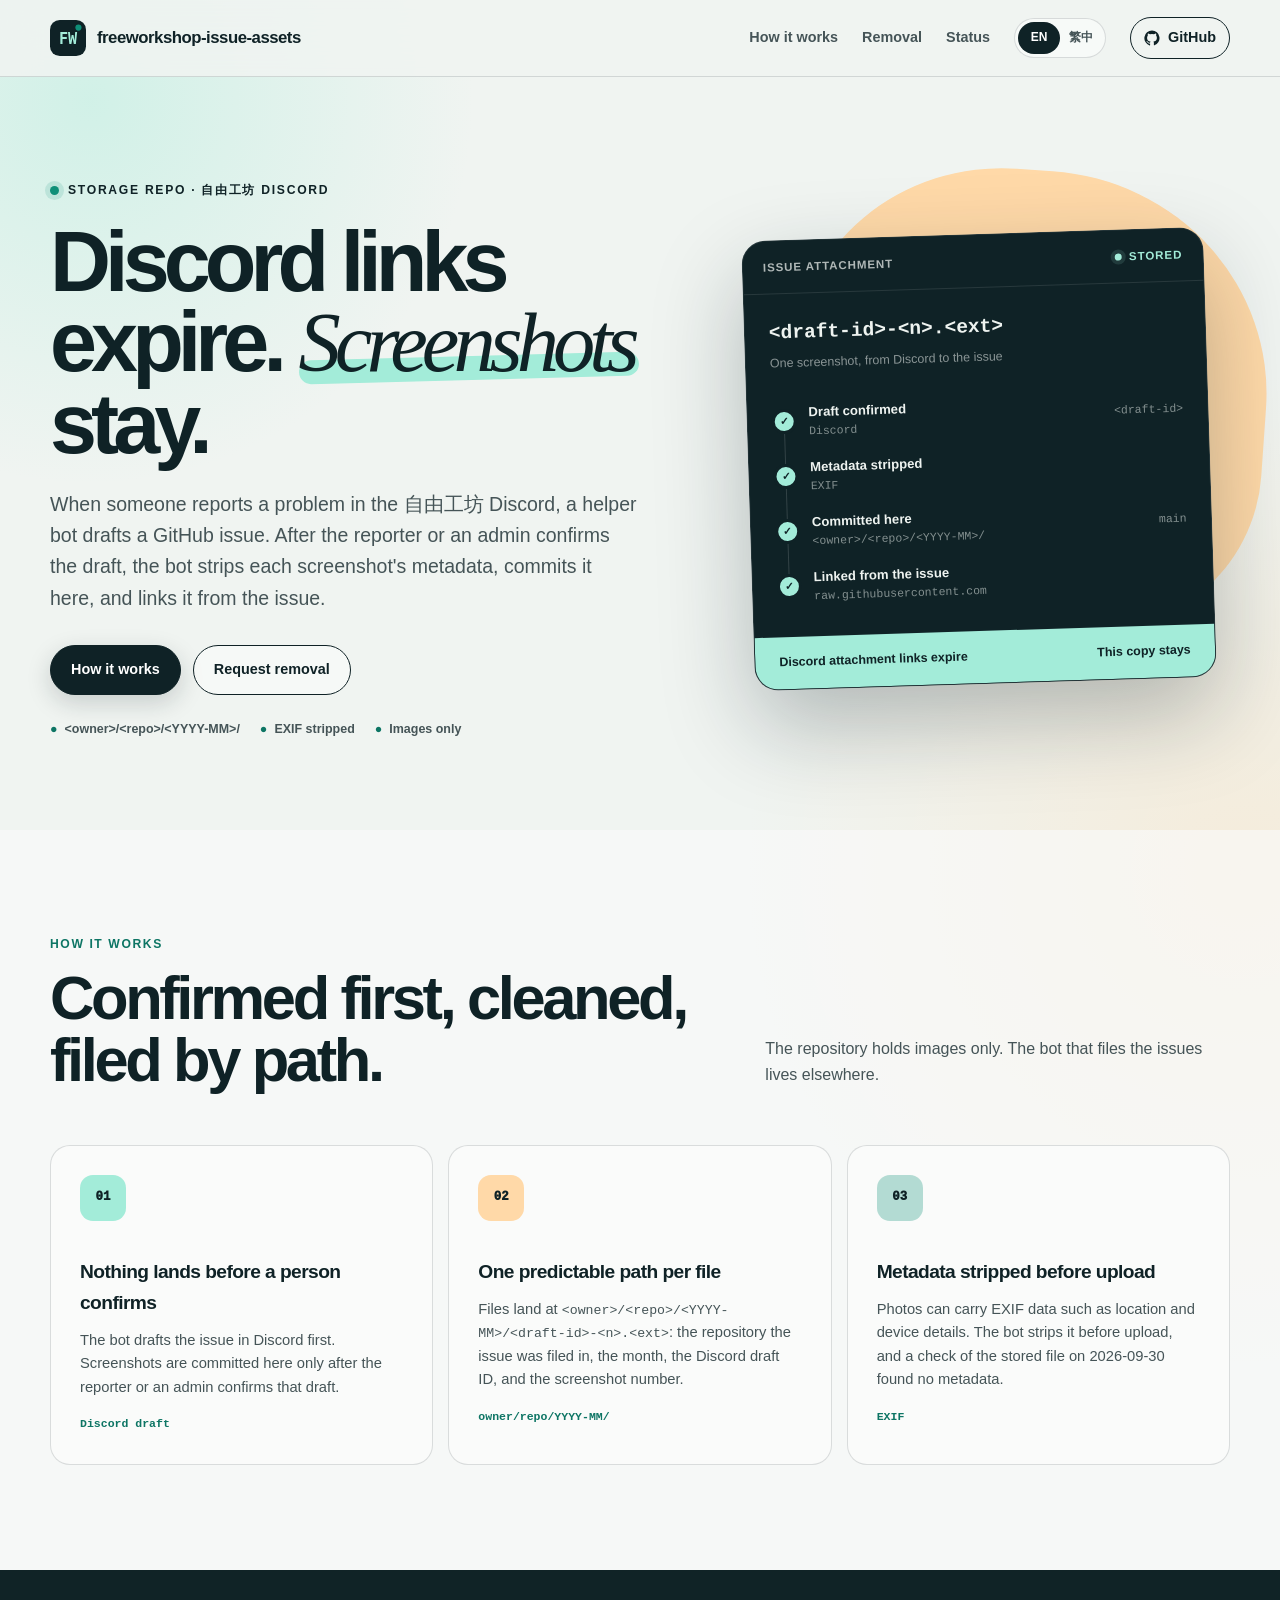
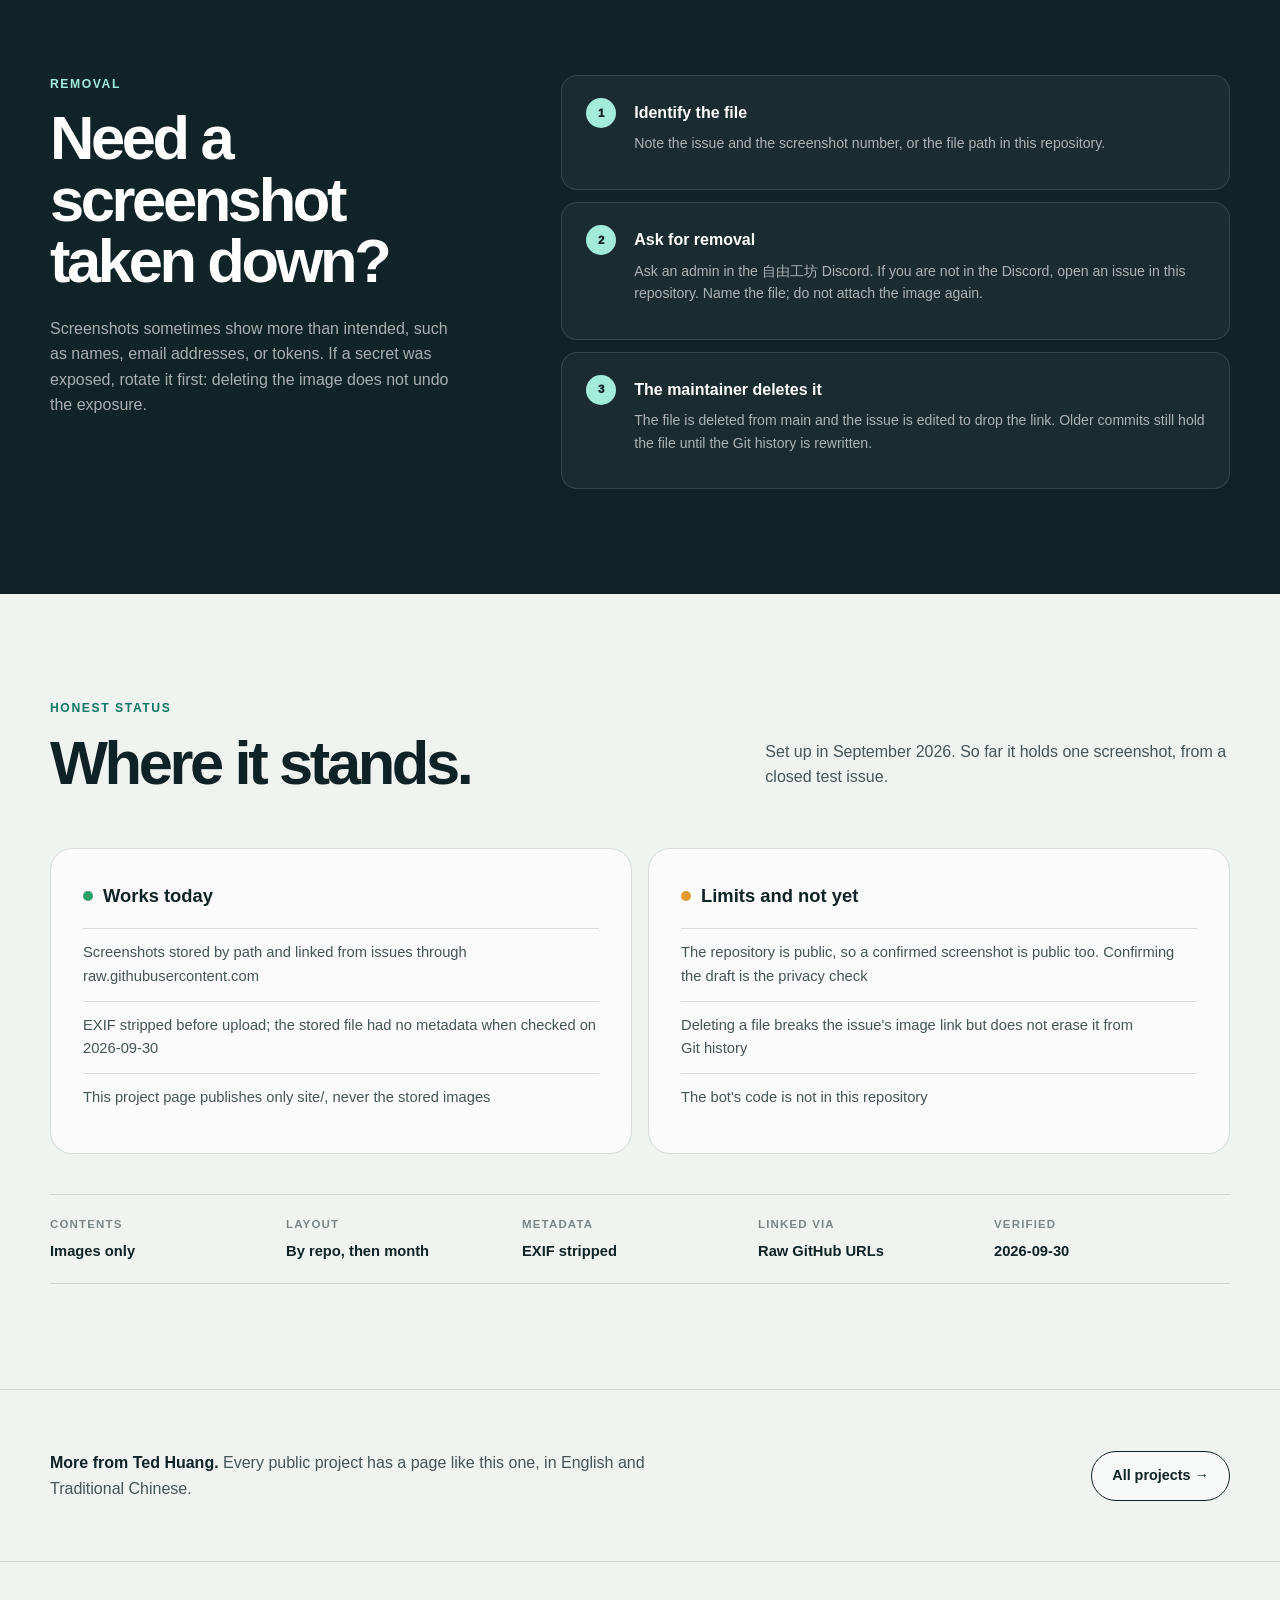
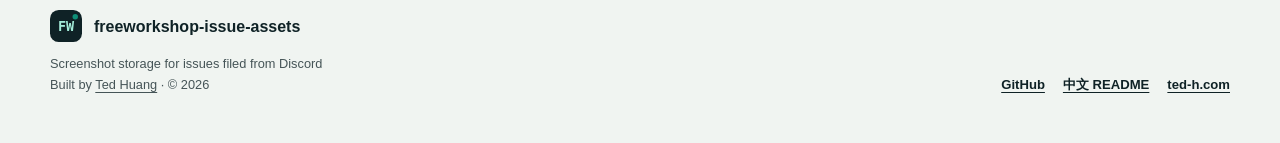
==== commit 3ee62e62: "Polish the Chinese copy and re-render the project page - site/page.json, README.zh-TW.md: say plainl" ====
--- a/site/index.html
+++ b/site/index.html
@@ -35,9 +35,9 @@
 </nav>
 </div></header>
 <main id="main">
-<section class="hero" id="top"><div class="hero-copy"><div class="eyebrow"><span class="lang-en">Storage repo · 自由工坊 Discord</span><span class="lang-zh" lang="zh-Hant">存放用 repo · 自由工坊 Discord</span></div><h1 class="lang-en">Discord links expire. <em>Screenshots</em> stay.</h1><h1 class="lang-zh" lang="zh-Hant">Discord 連結會過期，<em>截圖</em>不會。</h1><p class="lang-en">When someone reports a problem in the 自由工坊 Discord, a helper bot drafts a GitHub issue. After the reporter or an admin confirms the draft, the bot strips each screenshot&#x27;s metadata, commits it here, and links it from the issue.</p><p class="lang-zh" lang="zh-Hant">有人在自由工坊 Discord 回報問題時，小幫手 bot 會先擬好 GitHub issue 草稿。回報者或管理員確認之後，bot 會移除截圖的中繼資料、提交到這個 repo，再從 issue 連結過來。</p><div class="button-row"><a class="button button-primary" href="#features"><span class="lang-en">How it works</span><span class="lang-zh" lang="zh-Hant">運作方式</span></a><a class="button button-secondary" href="#start"><span class="lang-en">Request removal</span><span class="lang-zh" lang="zh-Hant">申請移除</span></a></div><div class="hero-notes"><span>&lt;owner&gt;/&lt;repo&gt;/&lt;YYYY-MM&gt;/</span><span class="lang-en">EXIF stripped</span><span class="lang-zh" lang="zh-Hant">已移除 EXIF</span><span class="lang-en">Images only</span><span class="lang-zh" lang="zh-Hant">只放圖片</span></div></div><div class="visual-wrap"><div class="panel"><div class="panel-top"><span><span class="lang-en">Issue attachment</span><span class="lang-zh" lang="zh-Hant">Issue 附件</span></span><span class="live-dot"><span class="lang-en">Stored</span><span class="lang-zh" lang="zh-Hant">已保存</span></span></div><div class="panel-body"><div class="panel-name">&lt;draft-id&gt;-&lt;n&gt;.&lt;ext&gt;</div><div class="panel-meta"><span class="lang-en">One screenshot, from Discord to the issue</span><span class="lang-zh" lang="zh-Hant">一張截圖，從 Discord 到 issue</span></div><div class="check-list"><div class="check-row"><span class="check-mark is-ok">&#10003;</span><span><strong class="lang-en">Draft confirmed</strong><strong class="lang-zh" lang="zh-Hant">草稿已確認</strong><small>Discord</small></span><span class="check-side">&lt;draft-id&gt;</span></div><div class="check-row"><span class="check-mark is-ok">&#10003;</span><span><strong class="lang-en">Metadata stripped</strong><strong class="lang-zh" lang="zh-Hant">移除中繼資料</strong><small>EXIF</small></span><span></span></div><div class="check-row"><span class="check-mark is-ok">&#10003;</span><span><strong class="lang-en">Committed here</strong><strong class="lang-zh" lang="zh-Hant">提交到這個 repo</strong><small>&lt;owner&gt;/&lt;repo&gt;/&lt;YYYY-MM&gt;/</small></span><span class="check-side">main</span></div><div class="check-row"><span class="check-mark is-ok">&#10003;</span><span><strong class="lang-en">Linked from the issue</strong><strong class="lang-zh" lang="zh-Hant">從 issue 連結</strong><small>raw.githubusercontent.com</small></span><span></span></div></div><div class="panel-footer"><span><span class="lang-en">Discord attachment links expire</span><span class="lang-zh" lang="zh-Hant">Discord 附件連結會過期</span></span><span><span class="lang-en">This copy stays</span><span class="lang-zh" lang="zh-Hant">這份副本會留著</span></span></div></div></div></div></section>
+<section class="hero" id="top"><div class="hero-copy"><div class="eyebrow"><span class="lang-en">Storage repo · 自由工坊 Discord</span><span class="lang-zh" lang="zh-Hant">存放用 repo · 自由工坊 Discord</span></div><h1 class="lang-en">Discord links expire. <em>Screenshots</em> stay.</h1><h1 class="lang-zh" lang="zh-Hant">連結會過期，<em>截圖</em>不會。</h1><p class="lang-en">When someone reports a problem in the 自由工坊 Discord, a helper bot drafts a GitHub issue. After the reporter or an admin confirms the draft, the bot strips each screenshot&#x27;s metadata, commits it here, and links it from the issue.</p><p class="lang-zh" lang="zh-Hant">有人在自由工坊 Discord 回報問題時，小幫手 bot 會先擬好 GitHub issue 草稿。回報者或管理員確認之後，bot 會移除截圖的中繼資料、提交到這個 repo，再在 issue 裡附上連結。</p><div class="button-row"><a class="button button-primary" href="#features"><span class="lang-en">How it works</span><span class="lang-zh" lang="zh-Hant">運作方式</span></a><a class="button button-secondary" href="#start"><span class="lang-en">Request removal</span><span class="lang-zh" lang="zh-Hant">申請移除</span></a></div><div class="hero-notes"><span>&lt;owner&gt;/&lt;repo&gt;/&lt;YYYY-MM&gt;/</span><span class="lang-en">EXIF stripped</span><span class="lang-zh" lang="zh-Hant">已移除 EXIF</span><span class="lang-en">Images only</span><span class="lang-zh" lang="zh-Hant">只放圖片</span></div></div><div class="visual-wrap"><div class="panel"><div class="panel-top"><span><span class="lang-en">Issue attachment</span><span class="lang-zh" lang="zh-Hant">Issue 附件</span></span><span class="live-dot"><span class="lang-en">Stored</span><span class="lang-zh" lang="zh-Hant">已保存</span></span></div><div class="panel-body"><div class="panel-name">&lt;draft-id&gt;-&lt;n&gt;.&lt;ext&gt;</div><div class="panel-meta"><span class="lang-en">One screenshot, from Discord to the issue</span><span class="lang-zh" lang="zh-Hant">一張截圖，從 Discord 到 issue</span></div><div class="check-list"><div class="check-row"><span class="check-mark is-ok">&#10003;</span><span><strong class="lang-en">Draft confirmed</strong><strong class="lang-zh" lang="zh-Hant">草稿已確認</strong><small>Discord</small></span><span class="check-side">&lt;draft-id&gt;</span></div><div class="check-row"><span class="check-mark is-ok">&#10003;</span><span><strong class="lang-en">Metadata stripped</strong><strong class="lang-zh" lang="zh-Hant">移除中繼資料</strong><small>EXIF</small></span><span></span></div><div class="check-row"><span class="check-mark is-ok">&#10003;</span><span><strong class="lang-en">Committed here</strong><strong class="lang-zh" lang="zh-Hant">提交到這個 repo</strong><small>&lt;owner&gt;/&lt;repo&gt;/&lt;YYYY-MM&gt;/</small></span><span class="check-side">main</span></div><div class="check-row"><span class="check-mark is-ok">&#10003;</span><span><strong class="lang-en">Linked from the issue</strong><strong class="lang-zh" lang="zh-Hant">從 issue 連結</strong><small>raw.githubusercontent.com</small></span><span></span></div></div><div class="panel-footer"><span><span class="lang-en">Discord attachment links expire</span><span class="lang-zh" lang="zh-Hant">Discord 附件連結會過期</span></span><span><span class="lang-en">This copy stays</span><span class="lang-zh" lang="zh-Hant">這份副本會留著</span></span></div></div></div></div></section>
 <section class="tinted" id="features"><div class="section"><div class="section-heading "><div><div class="section-kicker"><span class="lang-en">How it works</span><span class="lang-zh" lang="zh-Hant">運作方式</span></div><h2 class="lang-en">Confirmed first, cleaned, filed by path.</h2><h2 class="lang-zh" lang="zh-Hant">先確認、再清理、照路徑歸檔。</h2></div><p class="lang-en">The repository holds images only. The bot that files the issues lives elsewhere.</p><p class="lang-zh" lang="zh-Hant">這個 repo 只放圖片，開 issue 的 bot 不在這裡。</p></div><div class="card-grid"><article class="card"><div class="card-icon">01</div><h3 class="lang-en">Nothing lands before a person confirms</h3><h3 class="lang-zh" lang="zh-Hant">有人確認之後才會存進來</h3><p class="lang-en">The bot drafts the issue in Discord first. Screenshots are committed here only after the reporter or an admin confirms that draft.</p><p class="lang-zh" lang="zh-Hant">bot 會先在 Discord 裡擬好 issue 草稿，等回報者或管理員確認之後，截圖才會提交到這裡。</p><span class="tag">Discord draft</span></article><article class="card"><div class="card-icon">02</div><h3 class="lang-en">One predictable path per file</h3><h3 class="lang-zh" lang="zh-Hant">每個檔案都有固定路徑</h3><p class="lang-en">Files land at <code>&lt;owner&gt;/&lt;repo&gt;/&lt;YYYY-MM&gt;/&lt;draft-id&gt;-&lt;n&gt;.&lt;ext&gt;</code>: the repository the issue was filed in, the month, the Discord draft ID, and the screenshot number.</p><p class="lang-zh" lang="zh-Hant">檔案會存在 <code>&lt;owner&gt;/&lt;repo&gt;/&lt;YYYY-MM&gt;/&lt;draft-id&gt;-&lt;n&gt;.&lt;ext&gt;</code>：依序是 issue 所在的 repo、月份、Discord 草稿編號和第幾張截圖。</p><span class="tag">owner/repo/YYYY-MM/</span></article><article class="card"><div class="card-icon">03</div><h3 class="lang-en">Metadata stripped before upload</h3><h3 class="lang-zh" lang="zh-Hant">上傳前移除中繼資料</h3><p class="lang-en">Photos can carry EXIF data such as location and device details. The bot strips it before upload, and a check of the stored file on 2026-09-30 found no metadata.</p><p class="lang-zh" lang="zh-Hant">照片可能帶有位置、裝置等 EXIF 資訊。bot 會在上傳前移除；2026-09-30 檢查存放的檔案，沒有找到任何中繼資料。</p><span class="tag">EXIF</span></article></div></div></section>
-<section class="dark-band" id="start"><div class="section qs-grid"><div><div class="section-kicker"><span class="lang-en">Removal</span><span class="lang-zh" lang="zh-Hant">移除</span></div><h2 class="lang-en">Need a screenshot taken down?</h2><h2 class="lang-zh" lang="zh-Hant">需要撤下某張截圖？</h2><p class="lang-en">Screenshots sometimes show more than intended, such as names, email addresses, or tokens. If a secret was exposed, rotate it first: deleting the image does not undo the exposure.</p><p class="lang-zh" lang="zh-Hant">截圖有時會拍到不該公開的東西，例如姓名、email 或 token。如果外洩的是密碼或金鑰，請先更換：刪掉圖片並不能讓外洩的資訊收回來。</p></div><div class="steps"><article class="step"><h3 class="lang-en">Identify the file</h3><h3 class="lang-zh" lang="zh-Hant">指出是哪個檔案</h3><p class="lang-en">Note the issue and the screenshot number, or the file path in this repository.</p><p class="lang-zh" lang="zh-Hant">記下是哪個 issue、第幾張截圖，或是這個 repo 裡的檔案路徑。</p></article><article class="step"><h3 class="lang-en">Ask for removal</h3><h3 class="lang-zh" lang="zh-Hant">提出移除要求</h3><p class="lang-en">Ask an admin in the 自由工坊 Discord. If you are not in the Discord, open an issue in this repository. Name the file; do not attach the image again.</p><p class="lang-zh" lang="zh-Hant">在自由工坊 Discord 找管理員；不在 Discord 的話，就在這個 repo 開 issue。寫出檔案位置就好，不要再附一次圖片。</p></article><article class="step"><h3 class="lang-en">The maintainer deletes it</h3><h3 class="lang-zh" lang="zh-Hant">維護者刪除檔案</h3><p class="lang-en">The file is deleted from main and the issue is edited to drop the link. Older commits still hold the file until the Git history is rewritten.</p><p class="lang-zh" lang="zh-Hant">維護者會從 main 刪除檔案，並編輯 issue 拿掉連結。在改寫 Git 歷史之前，舊的 commit 裡仍然留有這個檔案。</p></article></div></div></section>
+<section class="dark-band" id="start"><div class="section qs-grid"><div><div class="section-kicker"><span class="lang-en">Removal</span><span class="lang-zh" lang="zh-Hant">移除</span></div><h2 class="lang-en">Need a screenshot taken down?</h2><h2 class="lang-zh" lang="zh-Hant">需要移除截圖？</h2><p class="lang-en">Screenshots sometimes show more than intended, such as names, email addresses, or tokens. If a secret was exposed, rotate it first: deleting the image does not undo the exposure.</p><p class="lang-zh" lang="zh-Hant">截圖有時會拍到不該公開的東西，例如姓名、email 或 token。如果外洩的是密碼或金鑰，請先更換：刪掉圖片並不能讓外洩的資訊收回來。</p></div><div class="steps"><article class="step"><h3 class="lang-en">Identify the file</h3><h3 class="lang-zh" lang="zh-Hant">指出是哪個檔案</h3><p class="lang-en">Note the issue and the screenshot number, or the file path in this repository.</p><p class="lang-zh" lang="zh-Hant">記下是哪個 issue、第幾張截圖，或是這個 repo 裡的檔案路徑。</p></article><article class="step"><h3 class="lang-en">Ask for removal</h3><h3 class="lang-zh" lang="zh-Hant">提出移除要求</h3><p class="lang-en">Ask an admin in the 自由工坊 Discord. If you are not in the Discord, open an issue in this repository. Name the file; do not attach the image again.</p><p class="lang-zh" lang="zh-Hant">在自由工坊 Discord 找管理員；不在 Discord 的話，就在這個 repo 開 issue。寫出檔案位置就好，不要再附一次圖片。</p></article><article class="step"><h3 class="lang-en">The maintainer deletes it</h3><h3 class="lang-zh" lang="zh-Hant">維護者刪除檔案</h3><p class="lang-en">The file is deleted from main and the issue is edited to drop the link. Older commits still hold the file until the Git history is rewritten.</p><p class="lang-zh" lang="zh-Hant">維護者會從 main 刪除檔案，並編輯 issue 拿掉連結。在改寫 Git 歷史之前，舊的 commit 裡仍然留有這個檔案。</p></article></div></div></section>
 <section class="section" id="status"><div class="section-heading "><div><div class="section-kicker"><span class="lang-en">Honest status</span><span class="lang-zh" lang="zh-Hant">誠實的現況</span></div><h2 class="lang-en">Where it stands.</h2><h2 class="lang-zh" lang="zh-Hant">目前的樣子。</h2></div><p class="lang-en">Set up in September 2026. So far it holds one screenshot, from a closed test issue.</p><p class="lang-zh" lang="zh-Hant">2026 年 9 月建立，目前只存了一張截圖，來自一個已關閉的測試 issue。</p></div><div class="status-grid"><div class="status-col"><h3 class="lang-en">Works today</h3><h3 class="lang-zh" lang="zh-Hant">目前可用</h3><ul><li class="lang-en">Screenshots stored by path and linked from issues through raw.githubusercontent.com</li><li class="lang-zh" lang="zh-Hant">截圖依路徑存放，issue 透過 raw.githubusercontent.com 連結</li><li class="lang-en">EXIF stripped before upload; the stored file had no metadata when checked on 2026-09-30</li><li class="lang-zh" lang="zh-Hant">上傳前移除 EXIF；2026-09-30 檢查存放的檔案，沒有任何中繼資料</li><li class="lang-en">This project page publishes only site/, never the stored images</li><li class="lang-zh" lang="zh-Hant">專案介紹頁只發佈 site/，不會發佈存放的圖片</li></ul></div><div class="status-col is-limits"><h3 class="lang-en">Limits and not yet</h3><h3 class="lang-zh" lang="zh-Hant">限制與尚未完成</h3><ul><li class="lang-en">The repository is public, so a confirmed screenshot is public too. Confirming the draft is the privacy check</li><li class="lang-zh" lang="zh-Hant">repo 是公開的，確認過的截圖也就公開了；確認草稿那一步，就是隱私把關</li><li class="lang-en">Deleting a file breaks the issue&#x27;s image link but does not erase it from Git history</li><li class="lang-zh" lang="zh-Hant">刪除檔案會讓 issue 裡的圖片連結失效，但不會把它從 Git 歷史裡抹掉</li><li class="lang-en">The bot&#x27;s code is not in this repository</li><li class="lang-zh" lang="zh-Hant">bot 的程式碼不在這個 repo 裡</li></ul></div></div><dl class="facts"><div class="fact"><dt><span class="lang-en">Contents</span><span class="lang-zh" lang="zh-Hant">內容</span></dt><dd><span class="lang-en">Images only</span><span class="lang-zh" lang="zh-Hant">只有圖片</span></dd></div><div class="fact"><dt><span class="lang-en">Layout</span><span class="lang-zh" lang="zh-Hant">分類方式</span></dt><dd><span class="lang-en">By repo, then month</span><span class="lang-zh" lang="zh-Hant">依 repo，再依月份</span></dd></div><div class="fact"><dt><span class="lang-en">Metadata</span><span class="lang-zh" lang="zh-Hant">中繼資料</span></dt><dd><span class="lang-en">EXIF stripped</span><span class="lang-zh" lang="zh-Hant">已移除 EXIF</span></dd></div><div class="fact"><dt><span class="lang-en">Linked via</span><span class="lang-zh" lang="zh-Hant">連結方式</span></dt><dd><span class="lang-en">Raw GitHub URLs</span><span class="lang-zh" lang="zh-Hant">GitHub raw 網址</span></dd></div><div class="fact"><dt><span class="lang-en">Verified</span><span class="lang-zh" lang="zh-Hant">查核日期</span></dt><dd><span>2026-09-30</span></dd></div></dl></section>
 <section class="more"><div class="more-inner"><p class="lang-en"><strong>More from Ted Huang.</strong> Every public project has a page like this one, in English and Traditional Chinese.</p><p class="lang-zh" lang="zh-Hant"><strong>Ted Huang 的其他作品。</strong>每個公開專案都有一頁像這樣的中英雙語介紹。</p><a class="button button-secondary" href="https://teddashh.github.io/"><span class="lang-en">All projects →</span><span class="lang-zh" lang="zh-Hant">全部專案 →</span></a></div></section>
 </main>
--- a/site/styles.css
+++ b/site/styles.css
@@ -47,15 +47,19 @@
 
 html[data-lang="zh"] body { line-height: 1.75; }
 
-/* Keep Chinese headings from splitting a word across lines: break at
+/* Keep Chinese headings and quotes from splitting a word across lines: break at
    spaces, punctuation, and the word boundaries app.js marks, balance the
    lines, and only fall back to any point if a single word cannot fit. */
 html[data-lang="zh"] h1,
-html[data-lang="zh"] h2 {
+html[data-lang="zh"] h2,
+html[data-lang="zh"] .quote {
   word-break: keep-all;
   overflow-wrap: anywhere;
   text-wrap: balance;
 }
+
+/* Keep a lone character or word off the last line of body copy. */
+p, li { text-wrap: pretty; }
 
 a {
   color: inherit;
@@ -247,7 +251,7 @@
 }
 
 .hero-copy h1.lang-zh {
-  font-size: clamp(2.8rem, 5.4vw, 5.2rem);
+  font-size: clamp(2.6rem, 4.7vw, 4.5rem);
   line-height: 1.08;
   letter-spacing: -0.04em;
 }
@@ -1118,6 +1122,9 @@
   align-items: start;
 }
 
+/* let long code lines scroll inside their block instead of widening the grid */
+.qs-grid > * { min-width: 0; }
+
 .dark-band h2 { margin-bottom: 24px; }
 
 .dark-band p { color: color-mix(in srgb, #ffffff 64%, transparent); }
@@ -1137,6 +1144,7 @@
 
 .steps {
   display: grid;
+  grid-template-columns: minmax(0, 1fr);
   gap: 12px;
   counter-reset: setup;
 }
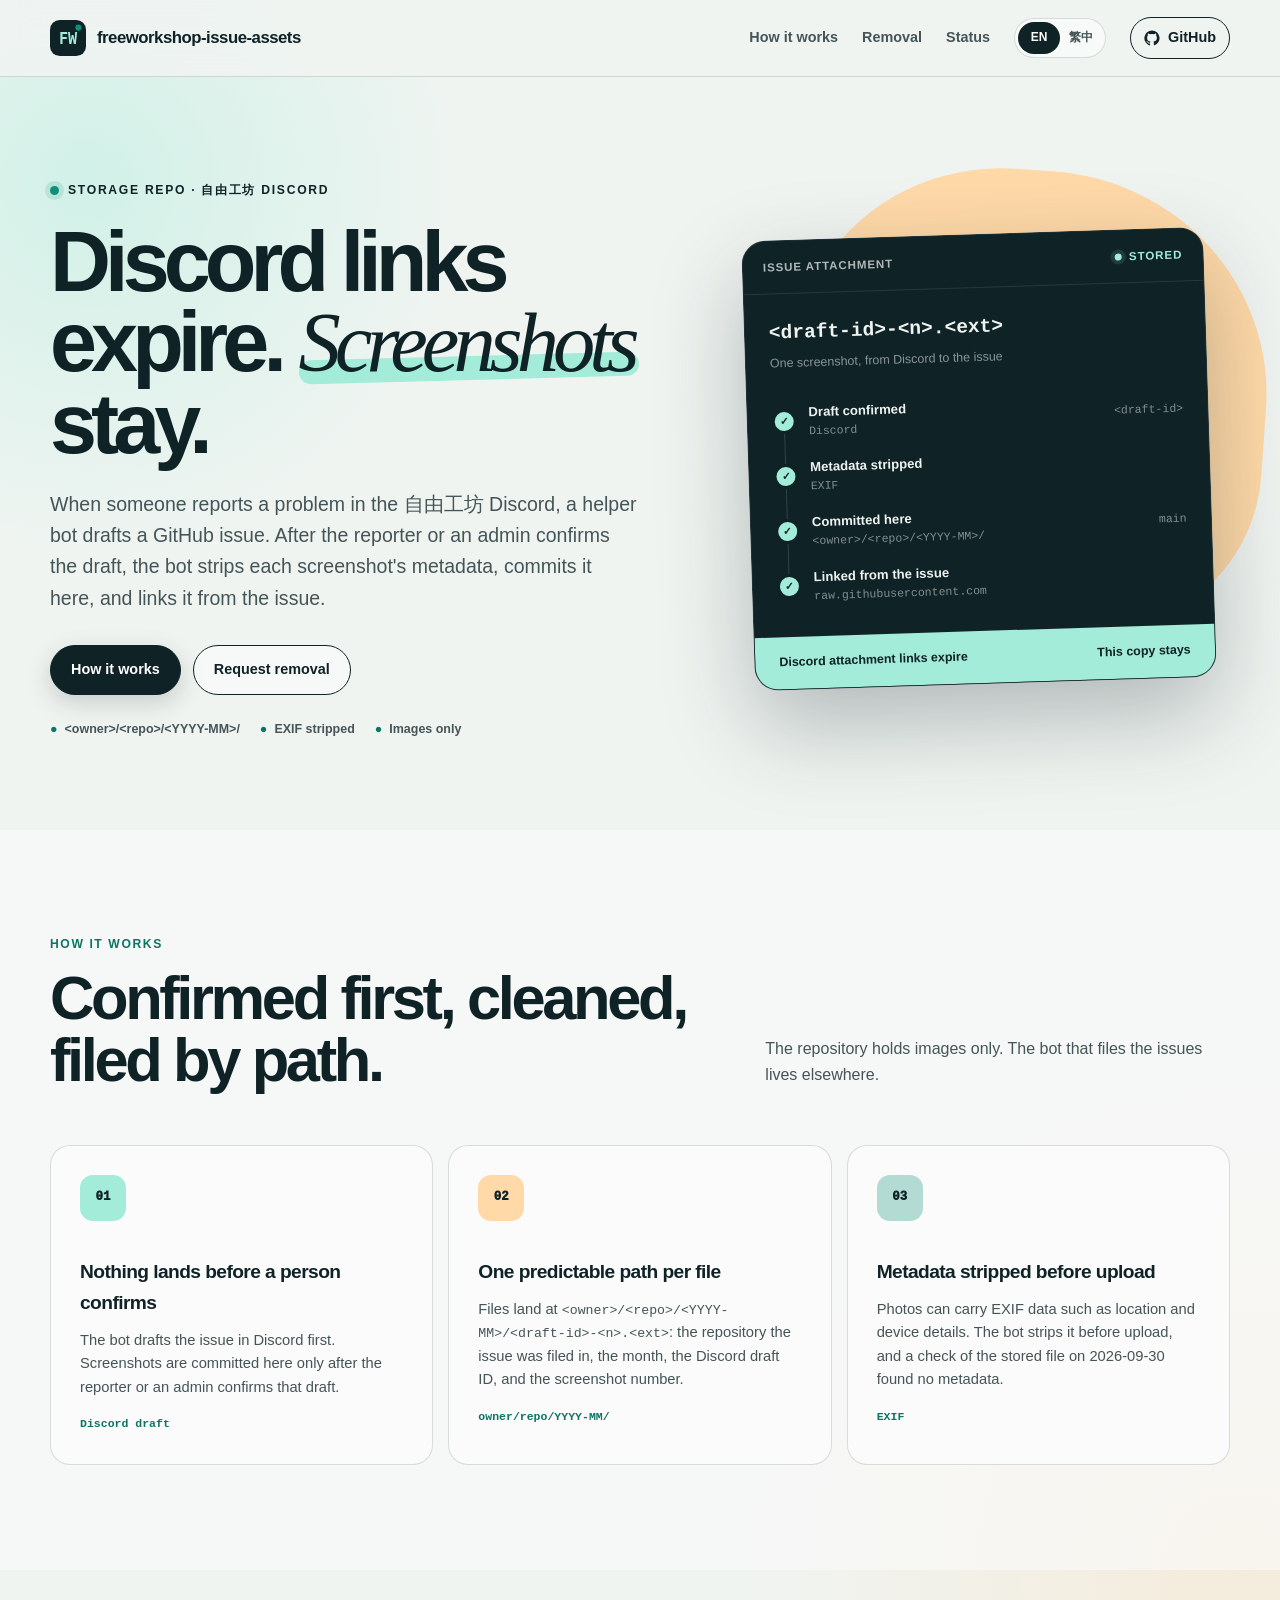
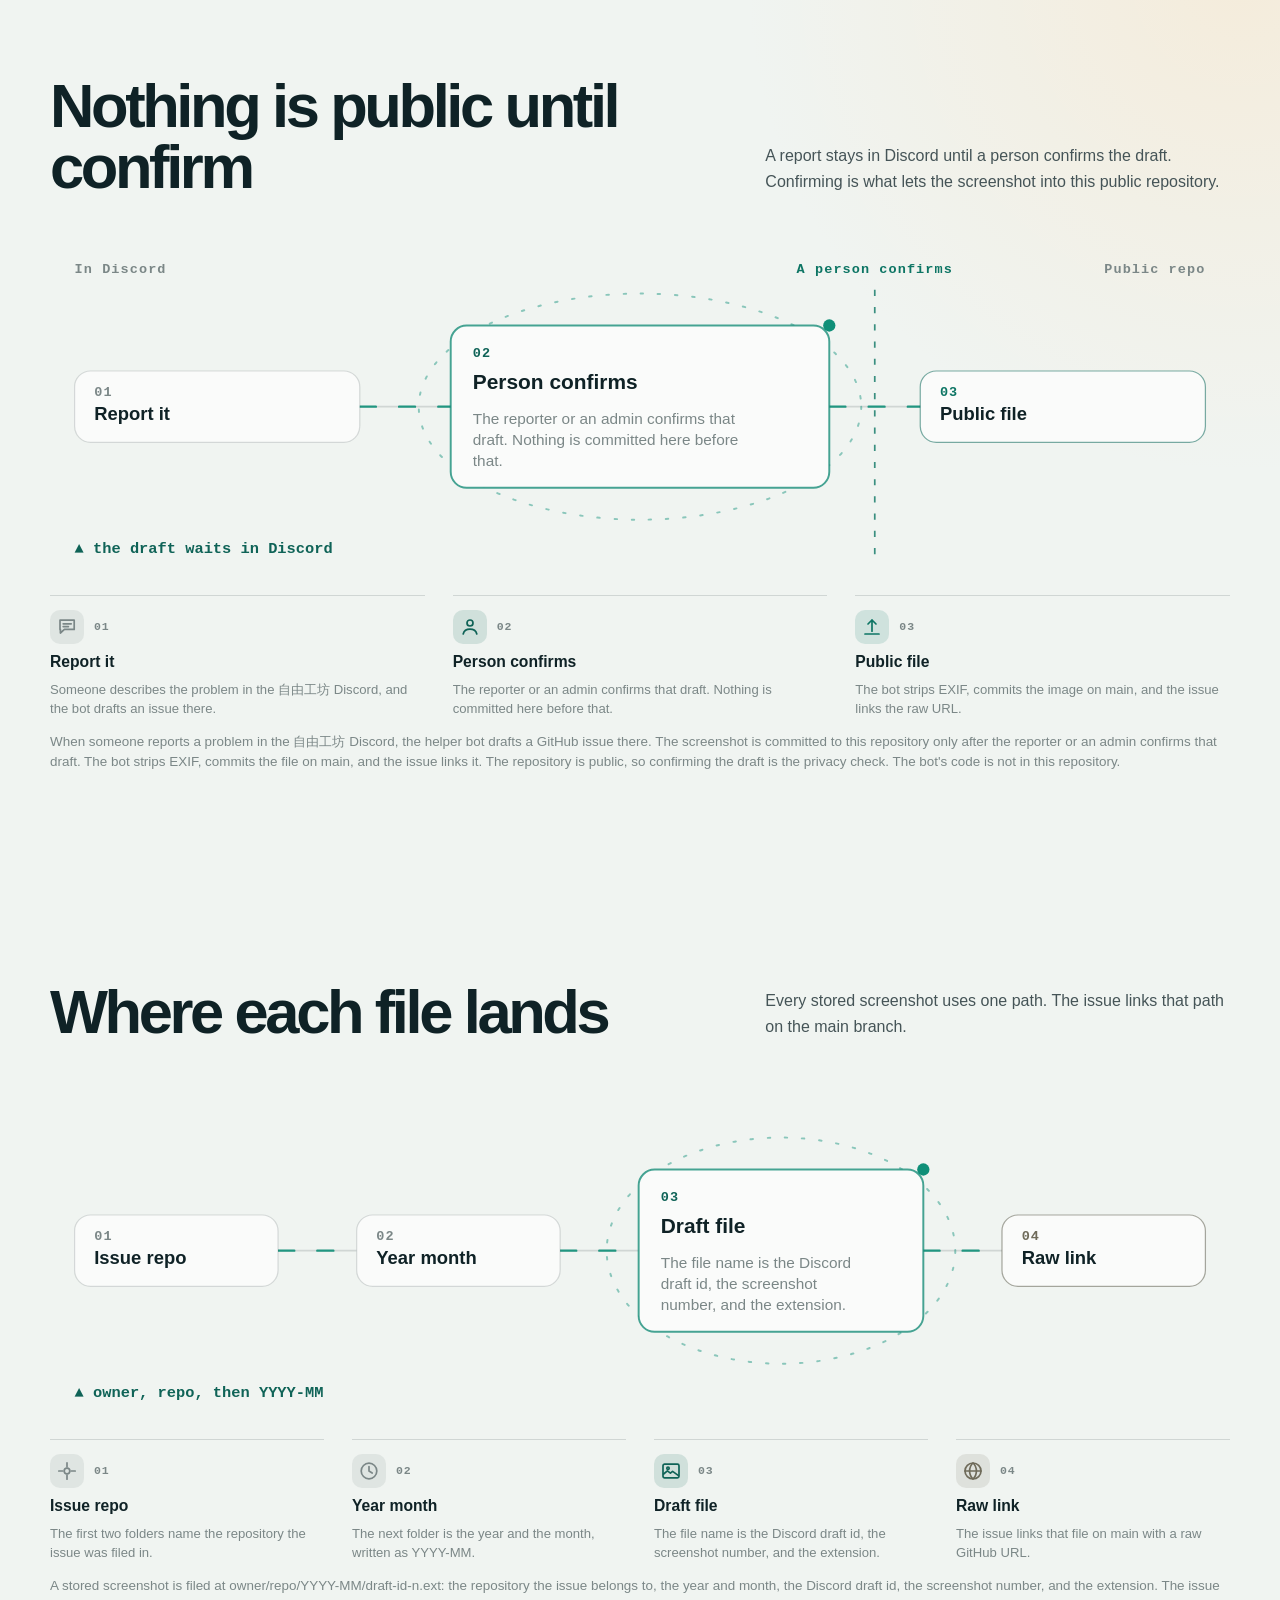
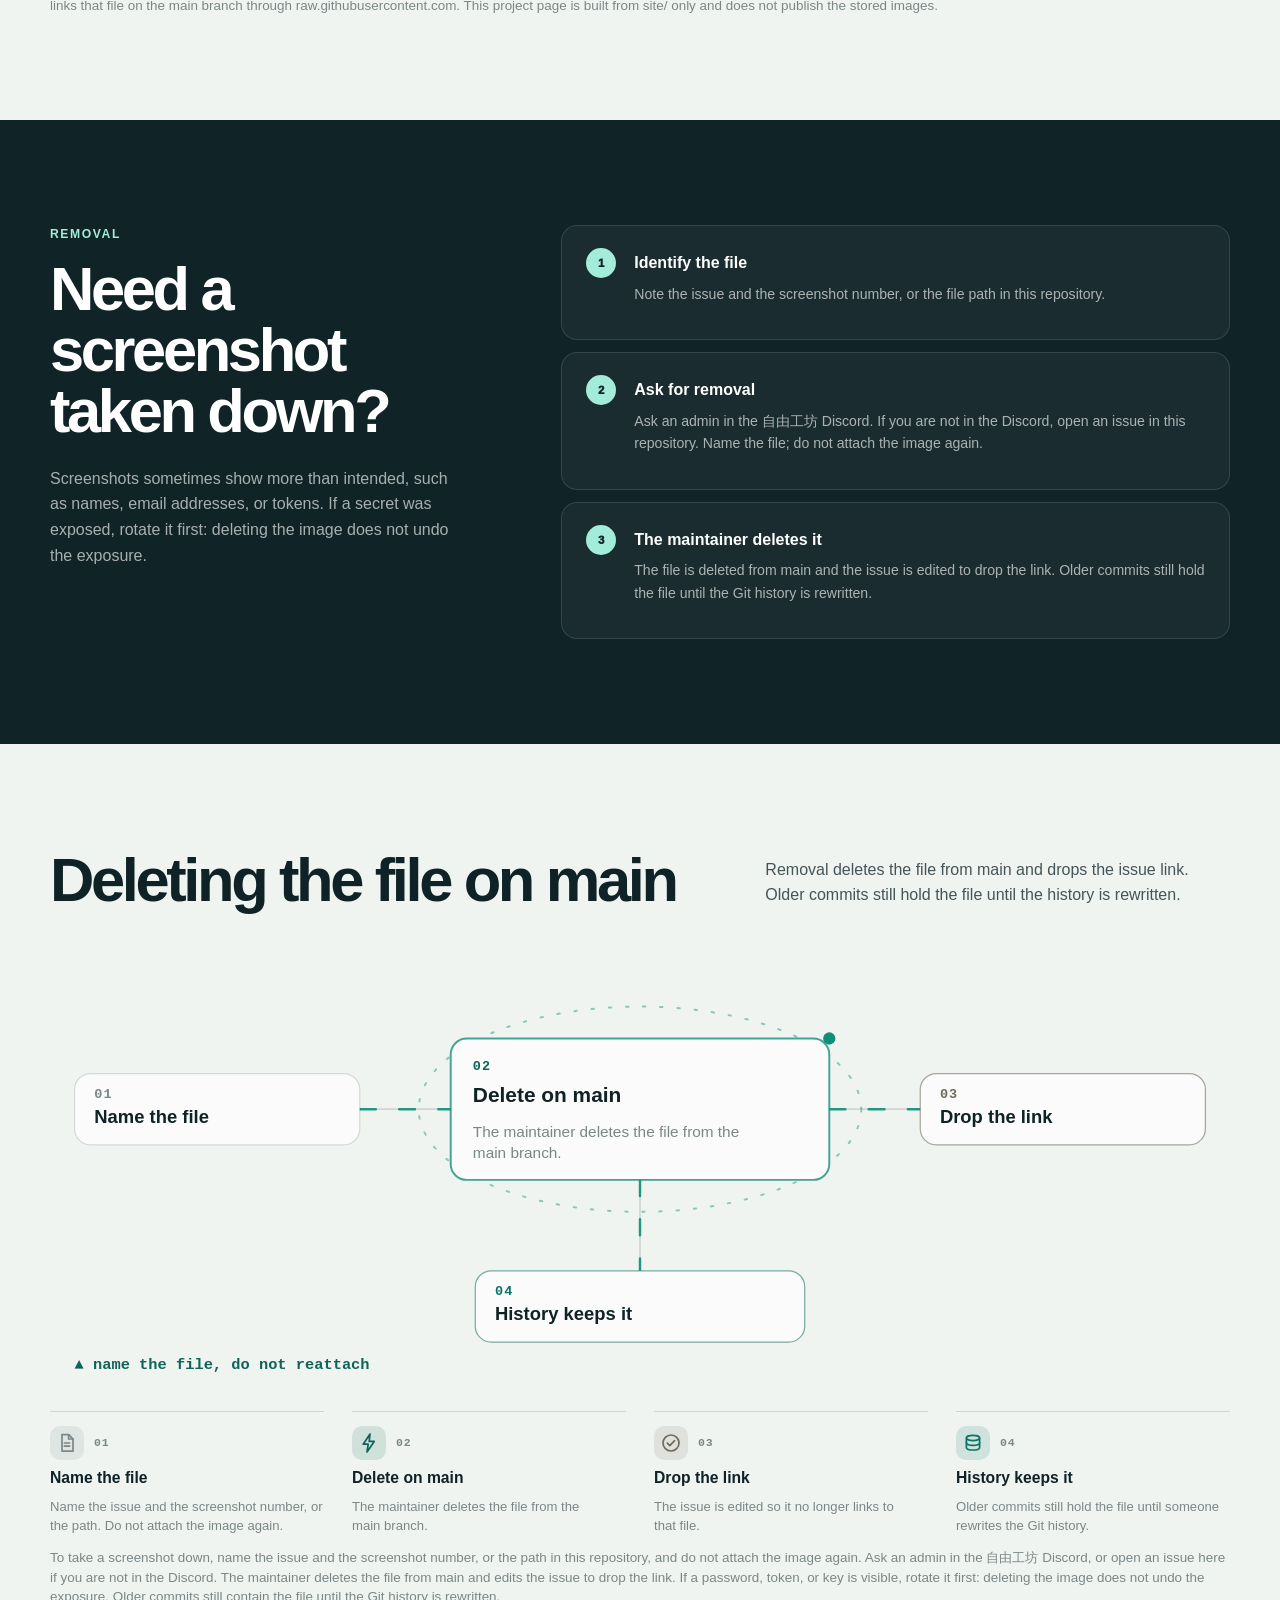
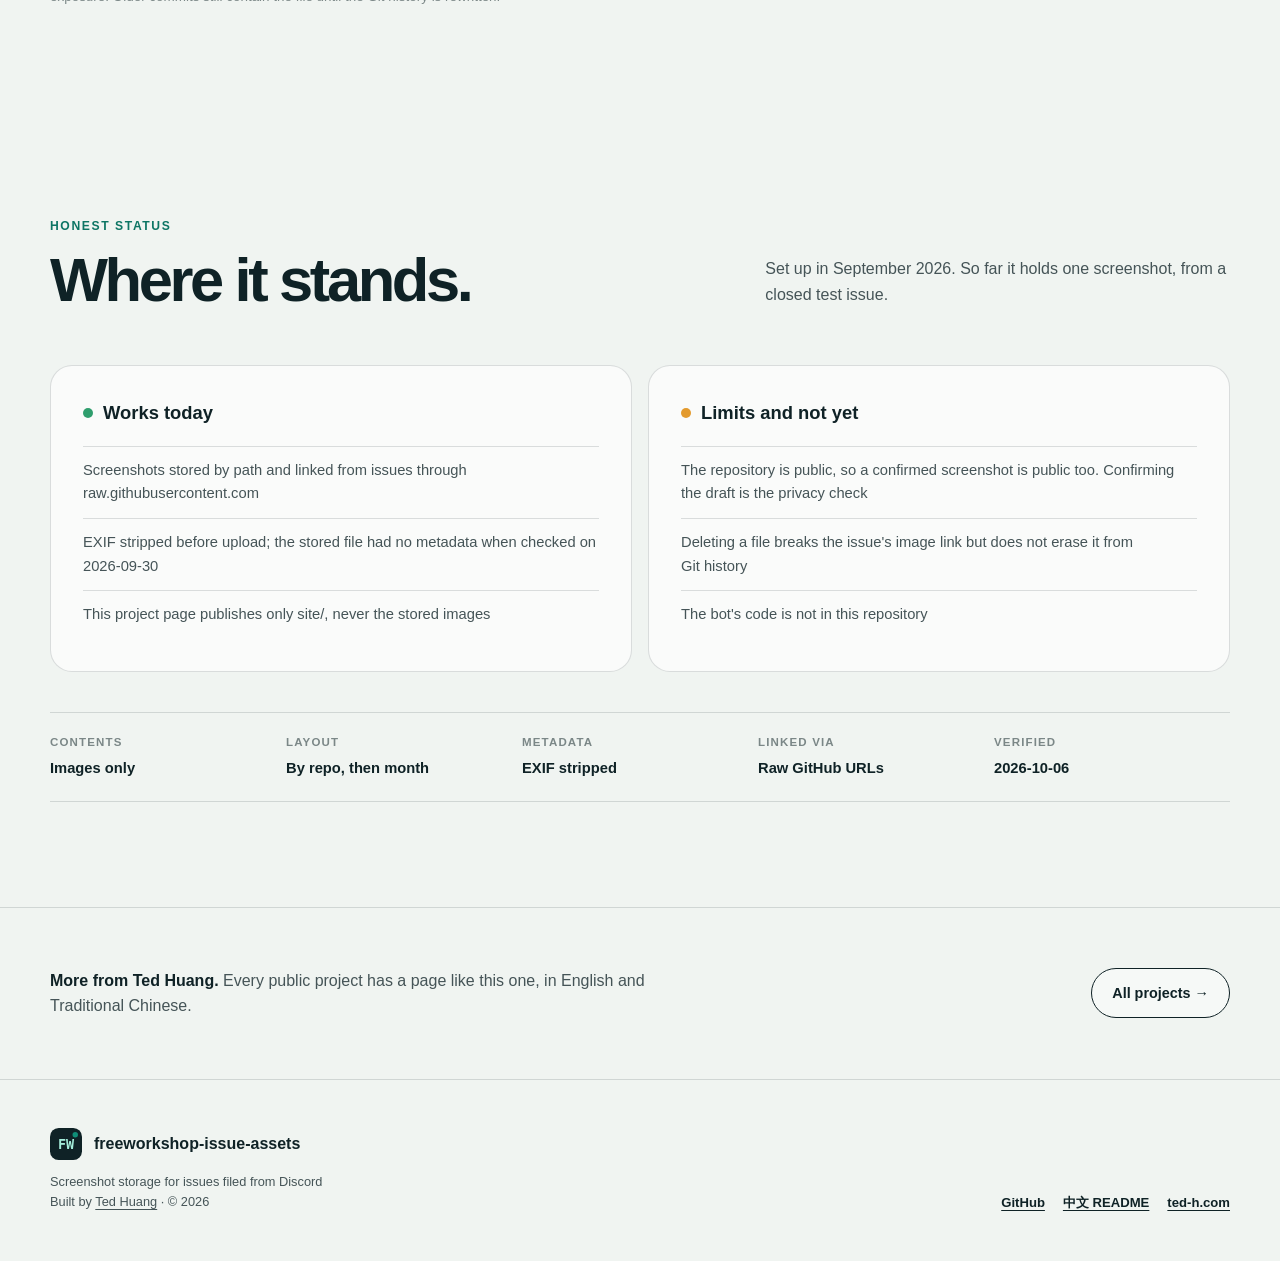
==== commit 02a66710: "Add animated diagrams for confirmation, the file path, and removal Nothing is public until confirm f" ====
--- a/site/index.html
+++ b/site/index.html
@@ -21,6 +21,8 @@
 <link rel="stylesheet" href="styles.css">
 <script src="lang.js"></script>
 <script src="app.js" defer></script>
+<link rel="stylesheet" href="flow.css">
+<script src="flow.js" defer></script>
 <script type="application/ld+json">{"@context": "https://schema.org", "@type": "SoftwareSourceCode", "name": "freeworkshop-issue-assets", "codeRepository": "https://github.com/teddashh/freeworkshop-issue-assets", "description": "Stores the screenshots for GitHub issues that the 自由工坊 Discord helper bot files after a reporter or admin confirms the draft. Discord attachment links expire; these copies stay until someone removes them.", "author": {"@type": "Person", "name": "Ted Huang", "url": "https://www.ted-h.com"}, "url": "https://teddashh.github.io/freeworkshop-issue-assets/"}</script>
 </head>
 <body>
@@ -31,14 +33,17 @@
 <nav class="site-nav" id="site-navigation" aria-label="Primary">
 <a href="#features"><span class="lang-en">How it works</span><span class="lang-zh" lang="zh-Hant">運作方式</span></a><a href="#start"><span class="lang-en">Removal</span><span class="lang-zh" lang="zh-Hant">移除</span></a><a href="#status"><span class="lang-en">Status</span><span class="lang-zh" lang="zh-Hant">目前狀態</span></a>
 <div class="language-switch" role="group" aria-label="Language / 語言"><button type="button" data-language="en" aria-pressed="true">EN</button><button type="button" data-language="zh" aria-pressed="false">繁中</button></div>
-<a class="github-link" href="https://github.com/teddashh/freeworkshop-issue-assets"><svg viewBox="0 0 24 24" aria-hidden="true"><path fill="currentColor" d="M12 .7a11.5 11.5 0 0 0-3.64 22.4c.58.1.79-.25.79-.56v-2.24c-3.22.7-3.9-1.37-3.9-1.37-.52-1.34-1.28-1.7-1.28-1.7-1.05-.72.08-.7.08-.7 1.16.08 1.77 1.19 1.77 1.19 1.03 1.77 2.7 1.26 3.36.96.1-.75.4-1.26.73-1.55-2.57-.29-5.28-1.29-5.28-5.69 0-1.26.45-2.28 1.19-3.09-.12-.29-.52-1.46.11-3.05 0 0 .97-.31 3.16 1.18a10.96 10.96 0 0 1 5.76 0c2.2-1.49 3.16-1.18 3.16-1.18.63 1.59.23 2.76.11 3.05.74.81 1.19 1.83 1.19 3.09 0 4.42-2.72 5.39-5.3 5.68.42.36.79 1.07.79 2.16v3.21c0 .31.21.67.8.56A11.5 11.5 0 0 0 12 .7Z"/></svg><span>GitHub</span></a>
+<a class="github-link" href="https://github.com/teddashh/freeworkshop-issue-assets"><svg viewBox="0 0 24 24" aria-hidden="true"><path fill="currentColor" d="M12 .7a11.5 11.5 0 0 0-3.64 22.4c.58.1.79-.25.79-.56v-2.24c-3.22.7-3.9-1.37-3.9-1.37-.52-1.34-1.28-1.7-1.28-1.7-1.05-.72.08-.7.08-.7 1.16.08 1.77 1.19 1.77 1.19 1.03 1.77 2.7 1.26 3.36 .96 .1-.75.4-1.26.73-1.55-2.57-.29-5.28-1.29-5.28-5.69 0-1.26.45-2.28 1.19-3.09-.12-.29-.52-1.46.11-3.05 0 0 .97-.31 3.16 1.18a10.96 10.96 0 0 1 5.76 0c2.2-1.49 3.16-1.18 3.16-1.18.63 1.59.23 2.76.11 3.05 .74 .81 1.19 1.83 1.19 3.09 0 4.42-2.72 5.39-5.3 5.68 .42 .36.79 1.07.79 2.16v3.21c0 .31.21 .67 .8.56A11.5 11.5 0 0 0 12 .7Z"/></svg><span>GitHub</span></a>
 </nav>
 </div></header>
 <main id="main">
 <section class="hero" id="top"><div class="hero-copy"><div class="eyebrow"><span class="lang-en">Storage repo · 自由工坊 Discord</span><span class="lang-zh" lang="zh-Hant">存放用 repo · 自由工坊 Discord</span></div><h1 class="lang-en">Discord links expire. <em>Screenshots</em> stay.</h1><h1 class="lang-zh" lang="zh-Hant">連結會過期，<em>截圖</em>不會。</h1><p class="lang-en">When someone reports a problem in the 自由工坊 Discord, a helper bot drafts a GitHub issue. After the reporter or an admin confirms the draft, the bot strips each screenshot&#x27;s metadata, commits it here, and links it from the issue.</p><p class="lang-zh" lang="zh-Hant">有人在自由工坊 Discord 回報問題時，小幫手 bot 會先擬好 GitHub issue 草稿。回報者或管理員確認之後，bot 會移除截圖的中繼資料、提交到這個 repo，再在 issue 裡附上連結。</p><div class="button-row"><a class="button button-primary" href="#features"><span class="lang-en">How it works</span><span class="lang-zh" lang="zh-Hant">運作方式</span></a><a class="button button-secondary" href="#start"><span class="lang-en">Request removal</span><span class="lang-zh" lang="zh-Hant">申請移除</span></a></div><div class="hero-notes"><span>&lt;owner&gt;/&lt;repo&gt;/&lt;YYYY-MM&gt;/</span><span class="lang-en">EXIF stripped</span><span class="lang-zh" lang="zh-Hant">已移除 EXIF</span><span class="lang-en">Images only</span><span class="lang-zh" lang="zh-Hant">只放圖片</span></div></div><div class="visual-wrap"><div class="panel"><div class="panel-top"><span><span class="lang-en">Issue attachment</span><span class="lang-zh" lang="zh-Hant">Issue 附件</span></span><span class="live-dot"><span class="lang-en">Stored</span><span class="lang-zh" lang="zh-Hant">已保存</span></span></div><div class="panel-body"><div class="panel-name">&lt;draft-id&gt;-&lt;n&gt;.&lt;ext&gt;</div><div class="panel-meta"><span class="lang-en">One screenshot, from Discord to the issue</span><span class="lang-zh" lang="zh-Hant">一張截圖，從 Discord 到 issue</span></div><div class="check-list"><div class="check-row"><span class="check-mark is-ok">&#10003;</span><span><strong class="lang-en">Draft confirmed</strong><strong class="lang-zh" lang="zh-Hant">草稿已確認</strong><small>Discord</small></span><span class="check-side">&lt;draft-id&gt;</span></div><div class="check-row"><span class="check-mark is-ok">&#10003;</span><span><strong class="lang-en">Metadata stripped</strong><strong class="lang-zh" lang="zh-Hant">移除中繼資料</strong><small>EXIF</small></span><span></span></div><div class="check-row"><span class="check-mark is-ok">&#10003;</span><span><strong class="lang-en">Committed here</strong><strong class="lang-zh" lang="zh-Hant">提交到這個 repo</strong><small>&lt;owner&gt;/&lt;repo&gt;/&lt;YYYY-MM&gt;/</small></span><span class="check-side">main</span></div><div class="check-row"><span class="check-mark is-ok">&#10003;</span><span><strong class="lang-en">Linked from the issue</strong><strong class="lang-zh" lang="zh-Hant">從 issue 連結</strong><small>raw.githubusercontent.com</small></span><span></span></div></div><div class="panel-footer"><span><span class="lang-en">Discord attachment links expire</span><span class="lang-zh" lang="zh-Hant">Discord 附件連結會過期</span></span><span><span class="lang-en">This copy stays</span><span class="lang-zh" lang="zh-Hant">這份副本會留著</span></span></div></div></div></div></section>
 <section class="tinted" id="features"><div class="section"><div class="section-heading "><div><div class="section-kicker"><span class="lang-en">How it works</span><span class="lang-zh" lang="zh-Hant">運作方式</span></div><h2 class="lang-en">Confirmed first, cleaned, filed by path.</h2><h2 class="lang-zh" lang="zh-Hant">先確認、再清理、照路徑歸檔。</h2></div><p class="lang-en">The repository holds images only. The bot that files the issues lives elsewhere.</p><p class="lang-zh" lang="zh-Hant">這個 repo 只放圖片，開 issue 的 bot 不在這裡。</p></div><div class="card-grid"><article class="card"><div class="card-icon">01</div><h3 class="lang-en">Nothing lands before a person confirms</h3><h3 class="lang-zh" lang="zh-Hant">有人確認之後才會存進來</h3><p class="lang-en">The bot drafts the issue in Discord first. Screenshots are committed here only after the reporter or an admin confirms that draft.</p><p class="lang-zh" lang="zh-Hant">bot 會先在 Discord 裡擬好 issue 草稿，等回報者或管理員確認之後，截圖才會提交到這裡。</p><span class="tag">Discord draft</span></article><article class="card"><div class="card-icon">02</div><h3 class="lang-en">One predictable path per file</h3><h3 class="lang-zh" lang="zh-Hant">每個檔案都有固定路徑</h3><p class="lang-en">Files land at <code>&lt;owner&gt;/&lt;repo&gt;/&lt;YYYY-MM&gt;/&lt;draft-id&gt;-&lt;n&gt;.&lt;ext&gt;</code>: the repository the issue was filed in, the month, the Discord draft ID, and the screenshot number.</p><p class="lang-zh" lang="zh-Hant">檔案會存在 <code>&lt;owner&gt;/&lt;repo&gt;/&lt;YYYY-MM&gt;/&lt;draft-id&gt;-&lt;n&gt;.&lt;ext&gt;</code>：依序是 issue 所在的 repo、月份、Discord 草稿編號和第幾張截圖。</p><span class="tag">owner/repo/YYYY-MM/</span></article><article class="card"><div class="card-icon">03</div><h3 class="lang-en">Metadata stripped before upload</h3><h3 class="lang-zh" lang="zh-Hant">上傳前移除中繼資料</h3><p class="lang-en">Photos can carry EXIF data such as location and device details. The bot strips it before upload, and a check of the stored file on 2026-09-30 found no metadata.</p><p class="lang-zh" lang="zh-Hant">照片可能帶有位置、裝置等 EXIF 資訊。bot 會在上傳前移除；2026-09-30 檢查存放的檔案，沒有找到任何中繼資料。</p><span class="tag">EXIF</span></article></div></div></section>
+<section class="section" id="confirm-first"><div class="section-heading "><div><h2 class="lang-en">Nothing is public until confirm</h2><h2 class="lang-zh" lang="zh-Hant">確認之前都還不公開</h2></div><p class="lang-en">A report stays in Discord until a person confirms the draft. Confirming is what lets the screenshot into this public repository.</p><p class="lang-zh" lang="zh-Hant">回報會留在 Discord，直到有人確認草稿。確認這一步，才讓截圖進入這個公開倉庫。</p></div><figure class="fd lang-en" data-fd="{&quot;columns&quot;:[[0],[1],[2]],&quot;core&quot;:1,&quot;boundaryAfter&quot;:1}"><ol class="fd-legend"><li class="fd-node" data-step="0" data-tone="neutral" data-icon="chat"><span class="fd-head"><span class="fd-chip"></span><span class="fd-step" aria-hidden="true">01</span></span><p class="fd-title">Report it</p><p class="fd-note">Someone describes the problem in the 自由工坊 Discord, and the bot drafts an issue there.</p><span class="fd-link" aria-hidden="true"></span></li><li class="fd-node" data-step="1" data-tone="accent" data-icon="user"><span class="fd-head"><span class="fd-chip"></span><span class="fd-step" aria-hidden="true">02</span></span><p class="fd-title">Person confirms</p><p class="fd-note">The reporter or an admin confirms that draft. Nothing is committed here before that.</p><span class="fd-link" aria-hidden="true"></span></li><li class="fd-node" data-step="2" data-tone="warn" data-icon="upload"><span class="fd-head"><span class="fd-chip"></span><span class="fd-step" aria-hidden="true">03</span></span><p class="fd-title">Public file</p><p class="fd-note">The bot strips EXIF, commits the image on main, and the issue links the raw URL.</p></li></ol><ul class="fd-ticks"><li>the draft waits in Discord</li><li>a person confirms before upload</li><li>a confirmed image is public</li></ul><ul class="fd-zones"><li>In Discord</li><li>A person confirms</li><li>Public repo</li></ul><figcaption>When someone reports a problem in the 自由工坊 Discord, the helper bot drafts a GitHub issue there. The screenshot is committed to this repository only after the reporter or an admin confirms that draft. The bot strips EXIF, commits the file on main, and the issue links it. The repository is public, so confirming the draft is the privacy check. The bot&#x27;s code is not in this repository.</figcaption></figure><figure class="fd lang-zh" lang="zh-Hant" data-fd="{&quot;columns&quot;:[[0],[1],[2]],&quot;core&quot;:1,&quot;boundaryAfter&quot;:1}"><ol class="fd-legend"><li class="fd-node" data-step="0" data-tone="neutral" data-icon="chat"><span class="fd-head"><span class="fd-chip"></span><span class="fd-step" aria-hidden="true">01</span></span><p class="fd-title">提出回報</p><p class="fd-note">有人在自由工坊 Discord 描述問題，bot 先在那裡擬好 issue 草稿。</p><span class="fd-link" aria-hidden="true"></span></li><li class="fd-node" data-step="1" data-tone="accent" data-icon="user"><span class="fd-head"><span class="fd-chip"></span><span class="fd-step" aria-hidden="true">02</span></span><p class="fd-title">有人確認</p><p class="fd-note">回報者或管理員確認草稿。在那之前，這裡不會提交任何截圖。</p><span class="fd-link" aria-hidden="true"></span></li><li class="fd-node" data-step="2" data-tone="warn" data-icon="upload"><span class="fd-head"><span class="fd-chip"></span><span class="fd-step" aria-hidden="true">03</span></span><p class="fd-title">公開存檔</p><p class="fd-note">bot 去掉 EXIF，把圖提交到 main，issue 再連到 raw 網址。</p></li></ol><ul class="fd-ticks"><li>草稿先留在 Discord</li><li>有人確認才上傳</li><li>確認過的圖就是公開的</li></ul><ul class="fd-zones"><li>在 Discord</li><li>有人確認</li><li>公開倉庫</li></ul><figcaption>有人在自由工坊 Discord 回報問題時，小幫手 bot 會先在那裡擬好 GitHub issue 草稿。截圖要等回報者或管理員確認之後，才會提交到這個 repo。bot 會去掉 EXIF，把檔提交到 main，issue 再連過去。這個 repo 是公開的，所以確認草稿就是隱私把關。bot 的程式不在這個 repo 裡。</figcaption></figure></section>
+<section class="section" id="file-path"><div class="section-heading "><div><h2 class="lang-en">Where each file lands</h2><h2 class="lang-zh" lang="zh-Hant">每個檔案落在哪</h2></div><p class="lang-en">Every stored screenshot uses one path. The issue links that path on the main branch.</p><p class="lang-zh" lang="zh-Hant">每張存進來的截圖都走同一種路徑。issue 連的是 main 分支上的那個位置。</p></div><figure class="fd lang-en" data-fd="{&quot;columns&quot;:[[0],[1],[2],[3]],&quot;core&quot;:2}"><ol class="fd-legend"><li class="fd-node" data-step="0" data-tone="neutral" data-icon="hub"><span class="fd-head"><span class="fd-chip"></span><span class="fd-step" aria-hidden="true">01</span></span><p class="fd-title">Issue repo</p><p class="fd-note">The first two folders name the repository the issue was filed in.</p><span class="fd-link" aria-hidden="true"></span></li><li class="fd-node" data-step="1" data-tone="neutral" data-icon="clock"><span class="fd-head"><span class="fd-chip"></span><span class="fd-step" aria-hidden="true">02</span></span><p class="fd-title">Year month</p><p class="fd-note">The next folder is the year and the month, written as YYYY-MM.</p><span class="fd-link" aria-hidden="true"></span></li><li class="fd-node" data-step="2" data-tone="accent" data-icon="image"><span class="fd-head"><span class="fd-chip"></span><span class="fd-step" aria-hidden="true">03</span></span><p class="fd-title">Draft file</p><p class="fd-note">The file name is the Discord draft id, the screenshot number, and the extension.</p><span class="fd-link" aria-hidden="true"></span></li><li class="fd-node" data-step="3" data-tone="info" data-icon="globe"><span class="fd-head"><span class="fd-chip"></span><span class="fd-step" aria-hidden="true">04</span></span><p class="fd-title">Raw link</p><p class="fd-note">The issue links that file on main with a raw GitHub URL.</p></li></ol><ul class="fd-ticks"><li>owner, repo, then YYYY-MM</li><li>draft id, number, extension</li><li>the issue links main</li></ul><figcaption>A stored screenshot is filed at owner/repo/YYYY-MM/draft-id-n.ext: the repository the issue belongs to, the year and month, the Discord draft id, the screenshot number, and the extension. The issue links that file on the main branch through raw.githubusercontent.com. This project page is built from site/ only and does not publish the stored images.</figcaption></figure><figure class="fd lang-zh" lang="zh-Hant" data-fd="{&quot;columns&quot;:[[0],[1],[2],[3]],&quot;core&quot;:2}"><ol class="fd-legend"><li class="fd-node" data-step="0" data-tone="neutral" data-icon="hub"><span class="fd-head"><span class="fd-chip"></span><span class="fd-step" aria-hidden="true">01</span></span><p class="fd-title">所在倉庫</p><p class="fd-note">前兩層資料夾是這張 issue 所在的 repo。</p><span class="fd-link" aria-hidden="true"></span></li><li class="fd-node" data-step="1" data-tone="neutral" data-icon="clock"><span class="fd-head"><span class="fd-chip"></span><span class="fd-step" aria-hidden="true">02</span></span><p class="fd-title">年月資料夾</p><p class="fd-note">下一層是年份和月份，寫成 YYYY-MM。</p><span class="fd-link" aria-hidden="true"></span></li><li class="fd-node" data-step="2" data-tone="accent" data-icon="image"><span class="fd-head"><span class="fd-chip"></span><span class="fd-step" aria-hidden="true">03</span></span><p class="fd-title">草稿檔名</p><p class="fd-note">檔名是 Discord 草稿編號、第幾張，再加上副檔名。</p><span class="fd-link" aria-hidden="true"></span></li><li class="fd-node" data-step="3" data-tone="info" data-icon="globe"><span class="fd-head"><span class="fd-chip"></span><span class="fd-step" aria-hidden="true">04</span></span><p class="fd-title">Raw 連結</p><p class="fd-note">issue 用 main 上的 raw GitHub 網址連到這個檔。</p></li></ol><ul class="fd-ticks"><li>先是 repo，再是年月</li><li>草稿編號、張數、副檔名</li><li>issue 連到 main</li></ul><figcaption>存進來的截圖路徑是 owner/repo/YYYY-MM/draft-id-n.ext：issue 所在的 repo、年份月份、Discord 草稿編號、第幾張，以及副檔名。issue 透過 raw.githubusercontent.com 連到 main 分支上的那個檔。這份專案介紹頁只從 site/ 建置，不會發佈存放的圖片。</figcaption></figure></section>
 <section class="dark-band" id="start"><div class="section qs-grid"><div><div class="section-kicker"><span class="lang-en">Removal</span><span class="lang-zh" lang="zh-Hant">移除</span></div><h2 class="lang-en">Need a screenshot taken down?</h2><h2 class="lang-zh" lang="zh-Hant">需要移除截圖？</h2><p class="lang-en">Screenshots sometimes show more than intended, such as names, email addresses, or tokens. If a secret was exposed, rotate it first: deleting the image does not undo the exposure.</p><p class="lang-zh" lang="zh-Hant">截圖有時會拍到不該公開的東西，例如姓名、email 或 token。如果外洩的是密碼或金鑰，請先更換：刪掉圖片並不能讓外洩的資訊收回來。</p></div><div class="steps"><article class="step"><h3 class="lang-en">Identify the file</h3><h3 class="lang-zh" lang="zh-Hant">指出是哪個檔案</h3><p class="lang-en">Note the issue and the screenshot number, or the file path in this repository.</p><p class="lang-zh" lang="zh-Hant">記下是哪個 issue、第幾張截圖，或是這個 repo 裡的檔案路徑。</p></article><article class="step"><h3 class="lang-en">Ask for removal</h3><h3 class="lang-zh" lang="zh-Hant">提出移除要求</h3><p class="lang-en">Ask an admin in the 自由工坊 Discord. If you are not in the Discord, open an issue in this repository. Name the file; do not attach the image again.</p><p class="lang-zh" lang="zh-Hant">在自由工坊 Discord 找管理員；不在 Discord 的話，就在這個 repo 開 issue。寫出檔案位置就好，不要再附一次圖片。</p></article><article class="step"><h3 class="lang-en">The maintainer deletes it</h3><h3 class="lang-zh" lang="zh-Hant">維護者刪除檔案</h3><p class="lang-en">The file is deleted from main and the issue is edited to drop the link. Older commits still hold the file until the Git history is rewritten.</p><p class="lang-zh" lang="zh-Hant">維護者會從 main 刪除檔案，並編輯 issue 拿掉連結。在改寫 Git 歷史之前，舊的 commit 裡仍然留有這個檔案。</p></article></div></div></section>
-<section class="section" id="status"><div class="section-heading "><div><div class="section-kicker"><span class="lang-en">Honest status</span><span class="lang-zh" lang="zh-Hant">誠實的現況</span></div><h2 class="lang-en">Where it stands.</h2><h2 class="lang-zh" lang="zh-Hant">目前的樣子。</h2></div><p class="lang-en">Set up in September 2026. So far it holds one screenshot, from a closed test issue.</p><p class="lang-zh" lang="zh-Hant">2026 年 9 月建立，目前只存了一張截圖，來自一個已關閉的測試 issue。</p></div><div class="status-grid"><div class="status-col"><h3 class="lang-en">Works today</h3><h3 class="lang-zh" lang="zh-Hant">目前可用</h3><ul><li class="lang-en">Screenshots stored by path and linked from issues through raw.githubusercontent.com</li><li class="lang-zh" lang="zh-Hant">截圖依路徑存放，issue 透過 raw.githubusercontent.com 連結</li><li class="lang-en">EXIF stripped before upload; the stored file had no metadata when checked on 2026-09-30</li><li class="lang-zh" lang="zh-Hant">上傳前移除 EXIF；2026-09-30 檢查存放的檔案，沒有任何中繼資料</li><li class="lang-en">This project page publishes only site/, never the stored images</li><li class="lang-zh" lang="zh-Hant">專案介紹頁只發佈 site/，不會發佈存放的圖片</li></ul></div><div class="status-col is-limits"><h3 class="lang-en">Limits and not yet</h3><h3 class="lang-zh" lang="zh-Hant">限制與尚未完成</h3><ul><li class="lang-en">The repository is public, so a confirmed screenshot is public too. Confirming the draft is the privacy check</li><li class="lang-zh" lang="zh-Hant">repo 是公開的，確認過的截圖也就公開了；確認草稿那一步，就是隱私把關</li><li class="lang-en">Deleting a file breaks the issue&#x27;s image link but does not erase it from Git history</li><li class="lang-zh" lang="zh-Hant">刪除檔案會讓 issue 裡的圖片連結失效，但不會把它從 Git 歷史裡抹掉</li><li class="lang-en">The bot&#x27;s code is not in this repository</li><li class="lang-zh" lang="zh-Hant">bot 的程式碼不在這個 repo 裡</li></ul></div></div><dl class="facts"><div class="fact"><dt><span class="lang-en">Contents</span><span class="lang-zh" lang="zh-Hant">內容</span></dt><dd><span class="lang-en">Images only</span><span class="lang-zh" lang="zh-Hant">只有圖片</span></dd></div><div class="fact"><dt><span class="lang-en">Layout</span><span class="lang-zh" lang="zh-Hant">分類方式</span></dt><dd><span class="lang-en">By repo, then month</span><span class="lang-zh" lang="zh-Hant">依 repo，再依月份</span></dd></div><div class="fact"><dt><span class="lang-en">Metadata</span><span class="lang-zh" lang="zh-Hant">中繼資料</span></dt><dd><span class="lang-en">EXIF stripped</span><span class="lang-zh" lang="zh-Hant">已移除 EXIF</span></dd></div><div class="fact"><dt><span class="lang-en">Linked via</span><span class="lang-zh" lang="zh-Hant">連結方式</span></dt><dd><span class="lang-en">Raw GitHub URLs</span><span class="lang-zh" lang="zh-Hant">GitHub raw 網址</span></dd></div><div class="fact"><dt><span class="lang-en">Verified</span><span class="lang-zh" lang="zh-Hant">查核日期</span></dt><dd><span>2026-09-30</span></dd></div></dl></section>
+<section class="section" id="take-down"><div class="section-heading "><div><h2 class="lang-en">Deleting the file on main</h2><h2 class="lang-zh" lang="zh-Hant">從 main 刪掉檔案</h2></div><p class="lang-en">Removal deletes the file from main and drops the issue link. Older commits still hold the file until the history is rewritten.</p><p class="lang-zh" lang="zh-Hant">移除會從 main 刪掉檔案，並拿掉 issue 裡的連結。在改寫歷史之前，舊的 commit 裡還留著這個檔。</p></div><figure class="fd lang-en" data-fd="{&quot;columns&quot;:[[0],[1],[2]],&quot;core&quot;:1,&quot;sinks&quot;:[3]}"><ol class="fd-legend"><li class="fd-node" data-step="0" data-tone="neutral" data-icon="doc"><span class="fd-head"><span class="fd-chip"></span><span class="fd-step" aria-hidden="true">01</span></span><p class="fd-title">Name the file</p><p class="fd-note">Name the issue and the screenshot number, or the path. Do not attach the image again.</p><span class="fd-link" aria-hidden="true"></span></li><li class="fd-node" data-step="1" data-tone="accent" data-icon="bolt"><span class="fd-head"><span class="fd-chip"></span><span class="fd-step" aria-hidden="true">02</span></span><p class="fd-title">Delete on main</p><p class="fd-note">The maintainer deletes the file from the main branch.</p><span class="fd-link" aria-hidden="true"></span></li><li class="fd-node" data-step="2" data-tone="info" data-icon="check"><span class="fd-head"><span class="fd-chip"></span><span class="fd-step" aria-hidden="true">03</span></span><p class="fd-title">Drop the link</p><p class="fd-note">The issue is edited so it no longer links to that file.</p><span class="fd-link" aria-hidden="true"></span></li><li class="fd-node" data-step="3" data-tone="warn" data-icon="database"><span class="fd-head"><span class="fd-chip"></span><span class="fd-step" aria-hidden="true">04</span></span><p class="fd-title">History keeps it</p><p class="fd-note">Older commits still hold the file until someone rewrites the Git history.</p></li></ol><ul class="fd-ticks"><li>name the file, do not reattach</li><li>main loses the file and the link</li><li>old commits still hold it</li></ul><figcaption>To take a screenshot down, name the issue and the screenshot number, or the path in this repository, and do not attach the image again. Ask an admin in the 自由工坊 Discord, or open an issue here if you are not in the Discord. The maintainer deletes the file from main and edits the issue to drop the link. If a password, token, or key is visible, rotate it first: deleting the image does not undo the exposure. Older commits still contain the file until the Git history is rewritten.</figcaption></figure><figure class="fd lang-zh" lang="zh-Hant" data-fd="{&quot;columns&quot;:[[0],[1],[2]],&quot;core&quot;:1,&quot;sinks&quot;:[3]}"><ol class="fd-legend"><li class="fd-node" data-step="0" data-tone="neutral" data-icon="doc"><span class="fd-head"><span class="fd-chip"></span><span class="fd-step" aria-hidden="true">01</span></span><p class="fd-title">指出檔案</p><p class="fd-note">寫出是哪張 issue、第幾張截圖，或檔案路徑。不要再附一次圖。</p><span class="fd-link" aria-hidden="true"></span></li><li class="fd-node" data-step="1" data-tone="accent" data-icon="bolt"><span class="fd-head"><span class="fd-chip"></span><span class="fd-step" aria-hidden="true">02</span></span><p class="fd-title">刪除 main</p><p class="fd-note">維護者從 main 分支刪掉這個檔。</p><span class="fd-link" aria-hidden="true"></span></li><li class="fd-node" data-step="2" data-tone="info" data-icon="check"><span class="fd-head"><span class="fd-chip"></span><span class="fd-step" aria-hidden="true">03</span></span><p class="fd-title">拿掉連結</p><p class="fd-note">issue 會被改掉，不再連到這個檔。</p><span class="fd-link" aria-hidden="true"></span></li><li class="fd-node" data-step="3" data-tone="warn" data-icon="database"><span class="fd-head"><span class="fd-chip"></span><span class="fd-step" aria-hidden="true">04</span></span><p class="fd-title">歷史還在</p><p class="fd-note">在改寫 Git 歷史之前，舊的 commit 裡還有這個檔。</p></li></ol><ul class="fd-ticks"><li>指出檔案，不要再附圖</li><li>main 刪檔，連結也拿掉</li><li>舊 commit 裡還在</li></ul><figcaption>要撤下截圖，請寫出是哪張 issue、第幾張，或這個 repo 裡的路徑，而且不要再附一次圖。在自由工坊 Discord 找管理員；不在 Discord 的話，就在這個 repo 開 issue。維護者會從 main 刪掉檔案，並編輯 issue 拿掉連結。如果畫面上看得到密碼、token 或金鑰，請先更換：刪掉圖片並不能讓外洩收回來。在改寫 Git 歷史之前，舊的 commit 裡仍然留有這個檔。</figcaption></figure></section>
+<section class="section" id="status"><div class="section-heading "><div><div class="section-kicker"><span class="lang-en">Honest status</span><span class="lang-zh" lang="zh-Hant">誠實的現況</span></div><h2 class="lang-en">Where it stands.</h2><h2 class="lang-zh" lang="zh-Hant">目前的樣子。</h2></div><p class="lang-en">Set up in September 2026. So far it holds one screenshot, from a closed test issue.</p><p class="lang-zh" lang="zh-Hant">2026 年 9 月建立，目前只存了一張截圖，來自一個已關閉的測試 issue。</p></div><div class="status-grid"><div class="status-col"><h3 class="lang-en">Works today</h3><h3 class="lang-zh" lang="zh-Hant">目前可用</h3><ul><li class="lang-en">Screenshots stored by path and linked from issues through raw.githubusercontent.com</li><li class="lang-zh" lang="zh-Hant">截圖依路徑存放，issue 透過 raw.githubusercontent.com 連結</li><li class="lang-en">EXIF stripped before upload; the stored file had no metadata when checked on 2026-09-30</li><li class="lang-zh" lang="zh-Hant">上傳前移除 EXIF；2026-09-30 檢查存放的檔案，沒有任何中繼資料</li><li class="lang-en">This project page publishes only site/, never the stored images</li><li class="lang-zh" lang="zh-Hant">專案介紹頁只發佈 site/，不會發佈存放的圖片</li></ul></div><div class="status-col is-limits"><h3 class="lang-en">Limits and not yet</h3><h3 class="lang-zh" lang="zh-Hant">限制與尚未完成</h3><ul><li class="lang-en">The repository is public, so a confirmed screenshot is public too. Confirming the draft is the privacy check</li><li class="lang-zh" lang="zh-Hant">repo 是公開的，確認過的截圖也就公開了；確認草稿那一步，就是隱私把關</li><li class="lang-en">Deleting a file breaks the issue&#x27;s image link but does not erase it from Git history</li><li class="lang-zh" lang="zh-Hant">刪除檔案會讓 issue 裡的圖片連結失效，但不會把它從 Git 歷史裡抹掉</li><li class="lang-en">The bot&#x27;s code is not in this repository</li><li class="lang-zh" lang="zh-Hant">bot 的程式碼不在這個 repo 裡</li></ul></div></div><dl class="facts"><div class="fact"><dt><span class="lang-en">Contents</span><span class="lang-zh" lang="zh-Hant">內容</span></dt><dd><span class="lang-en">Images only</span><span class="lang-zh" lang="zh-Hant">只有圖片</span></dd></div><div class="fact"><dt><span class="lang-en">Layout</span><span class="lang-zh" lang="zh-Hant">分類方式</span></dt><dd><span class="lang-en">By repo, then month</span><span class="lang-zh" lang="zh-Hant">依 repo，再依月份</span></dd></div><div class="fact"><dt><span class="lang-en">Metadata</span><span class="lang-zh" lang="zh-Hant">中繼資料</span></dt><dd><span class="lang-en">EXIF stripped</span><span class="lang-zh" lang="zh-Hant">已移除 EXIF</span></dd></div><div class="fact"><dt><span class="lang-en">Linked via</span><span class="lang-zh" lang="zh-Hant">連結方式</span></dt><dd><span class="lang-en">Raw GitHub URLs</span><span class="lang-zh" lang="zh-Hant">GitHub raw 網址</span></dd></div><div class="fact"><dt><span class="lang-en">Verified</span><span class="lang-zh" lang="zh-Hant">查核日期</span></dt><dd><span>2026-10-06</span></dd></div></dl></section>
 <section class="more"><div class="more-inner"><p class="lang-en"><strong>More from Ted Huang.</strong> Every public project has a page like this one, in English and Traditional Chinese.</p><p class="lang-zh" lang="zh-Hant"><strong>Ted Huang 的其他作品。</strong>每個公開專案都有一頁像這樣的中英雙語介紹。</p><a class="button button-secondary" href="https://teddashh.github.io/"><span class="lang-en">All projects →</span><span class="lang-zh" lang="zh-Hant">全部專案 →</span></a></div></section>
 </main>
 <footer class="site-footer"><div class="footer-inner">
--- a/site/styles.css
+++ b/site/styles.css
@@ -79,6 +79,8 @@
   font-family: var(--mono);
   font-size: 0.9em;
 }
+
+code.nowrap { white-space: nowrap; }
 
 .skip-link {
   position: fixed;
@@ -375,6 +377,9 @@
   letter-spacing: 0.08em;
   text-transform: uppercase;
 }
+
+/* a long file name in the panel title wraps instead of widening the hero */
+.panel-top > span:first-child { min-width: 0; overflow-wrap: anywhere; }
 
 .live-dot {
   display: inline-flex;
@@ -1327,7 +1332,8 @@
 
 .footer-inner {
   display: grid;
-  grid-template-columns: 1fr auto;
+  /* a long row of links wraps instead of squeezing the brand column */
+  grid-template-columns: minmax(16rem, 1fr) auto;
   align-items: end;
   gap: 30px;
   padding: 48px 0;
@@ -1395,7 +1401,7 @@
   .language-switch, .github-link { width: max-content; }
 
   .hero {
-    grid-template-columns: 1fr;
+    grid-template-columns: minmax(0, 1fr);
     padding-top: 76px;
   }
 
@@ -1514,3 +1520,16 @@
 
   .footer-links { justify-content: flex-start; }
 }
+
+.fd {
+  --fd-surface: var(--paper-strong);
+  --fd-edge: var(--line);
+  --fd-text: var(--ink);
+  --fd-faint: var(--ink-faint);
+  --fd-accent: var(--signal);
+  --fd-accent-ink: color-mix(in srgb, var(--signal) 60%, var(--ink));
+  --fd-warn: var(--kicker);
+  --fd-info: color-mix(in srgb, var(--accent-2) 40%, var(--ink));
+  --fd-font: inherit;
+  --fd-mono: var(--mono);
+}
--- a/site/flow.css
+++ b/site/flow.css
@@ -0,0 +1,489 @@
+/* Flow diagrams. Colors come from --fd-* on the figure; an unmapped host
+   falls back to currentColor and Canvas. Every class starts with fd-. */
+
+.fd {
+  container-type: inline-size;
+  container-name: fd;
+  position: relative;
+  margin: 1.75rem 0 0;
+  color: var(--fd-text, currentColor);
+  font-family: var(--fd-font, inherit);
+  --fd-gap: 28px;
+}
+
+.fd-svg {
+  display: block;
+  width: 100%;
+  height: auto;
+  overflow: visible;
+}
+
+.fd-svg [data-tone="neutral"] { --fd-tone: var(--fd-faint, currentColor); }
+.fd-svg [data-tone="accent"] { --fd-tone: var(--fd-accent, currentColor); }
+.fd-svg [data-tone="warn"] { --fd-tone: var(--fd-warn, currentColor); }
+.fd-svg [data-tone="info"] { --fd-tone: var(--fd-info, currentColor); }
+
+.fd-box {
+  fill: var(--fd-surface, Canvas);
+  stroke: var(--fd-edge, currentColor);
+  stroke-width: 1;
+}
+
+.fd-svg [data-tone="accent"] .fd-box,
+.fd-svg [data-tone="warn"] .fd-box,
+.fd-svg [data-tone="info"] .fd-box {
+  stroke: color-mix(in srgb, var(--fd-tone) 46%, var(--fd-edge, currentColor));
+}
+
+.fd-svg [data-kind="core"] .fd-box {
+  stroke: color-mix(in srgb, var(--fd-tone, var(--fd-accent, currentColor)) 72%, var(--fd-edge, currentColor));
+  stroke-width: 1.6;
+}
+
+.fd-svg [data-selected="true"] .fd-box {
+  fill: color-mix(in srgb, var(--fd-accent, currentColor) 14%, var(--fd-surface, Canvas));
+  stroke: var(--fd-accent, currentColor);
+}
+
+.fd-lbl {
+  fill: var(--fd-text, currentColor);
+  font-weight: 600;
+}
+
+.fd-lbl-core { font-weight: 800; }
+
+.fd-sub { fill: var(--fd-faint, currentColor); }
+
+.fd-idx,
+.fd-zone,
+.fd-boundary-label,
+.fd-tick,
+.fd-step,
+.fd-status {
+  font-family: var(--fd-mono, ui-monospace, SFMono-Regular, Menlo, Consolas, monospace);
+}
+
+.fd-idx {
+  fill: var(--fd-tone, currentColor);
+  font-weight: 700;
+  letter-spacing: 0.08em;
+}
+
+.fd-svg [data-tone="accent"] .fd-idx {
+  fill: var(--fd-accent-ink, var(--fd-accent, currentColor));
+}
+
+.fd-lane {
+  fill: var(--fd-faint, currentColor);
+  font-weight: 600;
+}
+
+.fd-svg [data-selected="true"] .fd-lane {
+  fill: var(--fd-accent-ink, var(--fd-accent, currentColor));
+}
+
+.fd-zone,
+.fd-boundary-label {
+  fill: var(--fd-faint, currentColor);
+  font-weight: 700;
+  letter-spacing: 0.08em;
+}
+
+.fd-boundary-label { fill: var(--fd-warn, currentColor); }
+
+.fd-boundary {
+  fill: none;
+  stroke: var(--fd-warn, currentColor);
+  stroke-width: 1.4;
+  stroke-opacity: 0.8;
+  stroke-dasharray: 5 9;
+  animation: fd-crawl 2.6s linear infinite;
+}
+
+.fd-wire {
+  fill: none;
+  stroke: var(--fd-edge, currentColor);
+  stroke-width: 1.4;
+}
+
+.fd-flow {
+  fill: none;
+  stroke: var(--fd-accent, currentColor);
+  stroke-width: 2;
+  stroke-linecap: round;
+  stroke-opacity: 0.9;
+  stroke-dasharray: 13 19;
+  animation: fd-flow 2.4s linear infinite;
+}
+
+.fd-flow[data-selected="true"] { stroke-width: 2.6; stroke-opacity: 1; }
+.fd-flow[data-delay="1"] { animation-delay: -0.4s; }
+.fd-flow[data-delay="2"] { animation-delay: -0.8s; }
+.fd-flow[data-delay="3"] { animation-delay: -1.2s; }
+.fd-flow[data-delay="4"] { animation-delay: -1.6s; }
+.fd-flow[data-delay="5"] { animation-delay: -2s; }
+
+.fd-halo {
+  fill: none;
+  stroke: var(--fd-accent, currentColor);
+  stroke-width: 1.6;
+  stroke-opacity: 0.45;
+  stroke-linecap: round;
+  stroke-dasharray: 2 12;
+  animation: fd-orbit 16s linear infinite;
+}
+
+.fd-pulse {
+  fill: var(--fd-accent, currentColor);
+  transform-box: fill-box;
+  transform-origin: center;
+  animation: fd-pulse 2.6s ease-out infinite;
+}
+
+.fd-bar { fill: color-mix(in srgb, var(--fd-accent, currentColor) 22%, transparent); }
+
+.fd-bar-fill {
+  fill: var(--fd-accent, currentColor);
+  transform: scaleX(0.62);
+  transform-box: fill-box;
+  transform-origin: left center;
+  animation: fd-fill 6s ease-in-out infinite;
+}
+
+/* One status line. The old line reaches opacity 0 before the next iteration. */
+.fd-tick,
+.fd-status {
+  animation: fd-tick 2.48s linear infinite;
+}
+
+.fd-tick {
+  fill: var(--fd-accent-ink, var(--fd-accent, currentColor));
+  font-weight: 600;
+}
+
+.fd-status {
+  display: none;
+  margin: 0.85rem 0 0;
+  color: var(--fd-accent-ink, var(--fd-accent, currentColor));
+  font-size: 0.78rem;
+  font-weight: 600;
+  letter-spacing: 0.01em;
+}
+
+@keyframes fd-flow { to { stroke-dashoffset: -64; } }
+@keyframes fd-crawl { to { stroke-dashoffset: -28; } }
+@keyframes fd-orbit { to { stroke-dashoffset: -280; } }
+
+@keyframes fd-pulse {
+  0% { transform: scale(0.55); opacity: 0.75; }
+  100% { transform: scale(2.1); opacity: 0; }
+}
+
+@keyframes fd-fill {
+  0%, 100% { transform: scaleX(0.36); }
+  45% { transform: scaleX(0.84); }
+}
+
+@keyframes fd-tick {
+  /* 2480ms: fade 280, hold 1760, out 280, gap 160 */
+  0% { opacity: 0; }
+  11.2903% { opacity: 1; }
+  82.2581% { opacity: 1; }
+  93.5484% { opacity: 0; }
+  100% { opacity: 0; }
+}
+
+@keyframes fd-dash-y { to { background-position: 0 12px; } }
+
+@keyframes fd-travel-y {
+  0% { transform: translateY(0); opacity: 0; }
+  14% { opacity: 1; }
+  82% { opacity: 1; }
+  100% { transform: translateY(var(--fd-gap)); opacity: 0; }
+}
+
+.fd.is-paused .fd-flow,
+.fd.is-paused .fd-halo,
+.fd.is-paused .fd-pulse,
+.fd.is-paused .fd-boundary,
+.fd.is-paused .fd-bar-fill,
+.fd.is-paused .fd-tick,
+.fd.is-paused .fd-status,
+.fd.is-paused .fd-link::before,
+.fd.is-paused .fd-link::after {
+  animation-play-state: paused;
+}
+
+.fd.is-static .fd-tick,
+.fd.is-static .fd-status {
+  animation: none;
+  opacity: 1;
+}
+
+.fd-legend {
+  display: grid;
+  grid-auto-flow: column;
+  grid-auto-columns: minmax(0, 1fr);
+  gap: var(--fd-gap);
+  margin: 1.4rem 0 0;
+  padding: 0;
+  list-style: none;
+}
+
+.fd-node {
+  position: relative;
+  min-width: 0;
+  display: flex;
+  flex-direction: column;
+  gap: 8px;
+  padding-top: 14px;
+  border-top: 1px solid var(--fd-edge, currentColor);
+}
+
+.fd-node[data-tone="neutral"] { --fd-tone: var(--fd-faint, currentColor); }
+.fd-node[data-tone="accent"] { --fd-tone: var(--fd-accent-ink, var(--fd-accent, currentColor)); }
+.fd-node[data-tone="warn"] { --fd-tone: var(--fd-warn, currentColor); }
+.fd-node[data-tone="info"] { --fd-tone: var(--fd-info, currentColor); }
+
+.fd-head {
+  display: flex;
+  align-items: center;
+  gap: 10px;
+}
+
+.fd-chip {
+  display: inline-flex;
+  width: 34px;
+  height: 34px;
+  flex: 0 0 auto;
+  align-items: center;
+  justify-content: center;
+  border-radius: 10px;
+  background: color-mix(in srgb, var(--fd-tone, currentColor) 14%, transparent);
+  color: var(--fd-tone, currentColor);
+}
+
+.fd-icon { display: block; }
+
+.fd-step {
+  font-size: 0.72rem;
+  font-weight: 700;
+  letter-spacing: 0.08em;
+  color: var(--fd-faint, currentColor);
+}
+
+.fd-title {
+  margin: 0;
+  font-size: 0.98rem;
+  font-weight: 600;
+  line-height: 1.3;
+  color: var(--fd-text, currentColor);
+}
+
+.fd-note {
+  margin: 0;
+  font-size: 0.82rem;
+  line-height: 1.45;
+  color: var(--fd-faint, currentColor);
+}
+
+.fd-link { display: none; }
+
+.fd-ticks,
+.fd-zones {
+  margin: 0.75rem 0 0;
+  padding: 0;
+  list-style: none;
+}
+
+.fd-ticks li::before { content: "\25B2\00a0"; }
+
+.fd-ticks {
+  color: var(--fd-accent-ink, var(--fd-accent, currentColor));
+  font-family: var(--fd-mono, ui-monospace, SFMono-Regular, Menlo, Consolas, monospace);
+  font-size: 0.78rem;
+  font-weight: 600;
+}
+
+.fd-zones {
+  display: flex;
+  flex-wrap: wrap;
+  gap: 0.4rem 1rem;
+  color: var(--fd-faint, currentColor);
+  font-family: var(--fd-mono, ui-monospace, SFMono-Regular, Menlo, Consolas, monospace);
+  font-size: 0.72rem;
+  font-weight: 700;
+  letter-spacing: 0.06em;
+}
+
+.fd > figcaption {
+  margin: 0.85rem 0 0;
+  color: var(--fd-faint, currentColor);
+  font-size: 0.84rem;
+  line-height: 1.45;
+}
+
+.fd.is-drawn .fd-ticks,
+.fd.is-drawn .fd-zones {
+  position: absolute;
+  width: 1px;
+  height: 1px;
+  margin: -1px;
+  padding: 0;
+  overflow: hidden;
+  clip: rect(0 0 0 0);
+  clip-path: inset(50%);
+  white-space: nowrap;
+  border: 0;
+}
+
+.fd-story + .fd-story { margin-top: 3.25rem; }
+.fd-story > h3 { margin: 0 0 0.3rem; }
+.fd-story > p { margin: 0; }
+
+@container fd (max-width: 860px) {
+  .fd { --fd-gap: 22px; }
+
+  .fd-svg { display: none; }
+
+  .fd.is-drawn .fd-status { display: block; }
+
+  .fd.is-drawn .fd-zones {
+    position: static;
+    width: auto;
+    height: auto;
+    margin: 0 0 0.75rem;
+    overflow: visible;
+    clip: auto;
+    clip-path: none;
+    white-space: normal;
+  }
+
+  .fd-legend {
+    grid-auto-flow: row;
+    grid-template-columns: minmax(0, 1fr);
+    margin-top: 0;
+  }
+
+  .fd-node {
+    padding: 16px;
+    border: 1px solid var(--fd-edge, currentColor);
+    border-radius: 14px;
+    background: var(--fd-surface, Canvas);
+  }
+
+  .fd-node[data-tone="accent"],
+  .fd-node[data-tone="warn"],
+  .fd-node[data-tone="info"] {
+    border-color: color-mix(in srgb, var(--fd-tone, currentColor) 42%, var(--fd-edge, currentColor));
+  }
+
+  .fd-link {
+    display: block;
+    position: absolute;
+    left: 32px;
+    bottom: calc(-1 * var(--fd-gap));
+    width: 8px;
+    height: var(--fd-gap);
+  }
+
+  .fd-link::before {
+    content: "";
+    position: absolute;
+    left: 3px;
+    top: 0;
+    bottom: 0;
+    width: 2px;
+    background-image: linear-gradient(180deg, var(--fd-edge, currentColor) 0 6px, transparent 6px 12px);
+    background-size: 2px 12px;
+    animation: fd-dash-y 1.6s linear infinite;
+  }
+
+  .fd-link::after {
+    content: "";
+    position: absolute;
+    top: -3px;
+    left: 1px;
+    width: 6px;
+    height: 6px;
+    border-radius: 50%;
+    background: var(--fd-accent, currentColor);
+    animation: fd-travel-y 2.8s ease-in-out infinite;
+  }
+}
+
+@media (prefers-reduced-motion: reduce) {
+  .fd-flow,
+  .fd-halo,
+  .fd-pulse,
+  .fd-boundary,
+  .fd-bar-fill,
+  .fd-tick,
+  .fd-status,
+  .fd-link::before,
+  .fd-link::after {
+    animation: none;
+  }
+
+  .fd-tick,
+  .fd-status { opacity: 1; }
+
+  .fd-bar-fill { transform: scaleX(0.62); }
+
+  .fd-pulse { opacity: 1; transform: none; }
+
+  .fd-link::after { opacity: 1; transform: none; }
+}
+
+@media (forced-colors: active) {
+  .fd {
+    --fd-surface: Canvas;
+    --fd-edge: CanvasText;
+    --fd-text: CanvasText;
+    --fd-faint: CanvasText;
+    --fd-accent: CanvasText;
+    --fd-accent-ink: CanvasText;
+    --fd-warn: CanvasText;
+    --fd-info: CanvasText;
+    --fd-tone: CanvasText;
+  }
+
+  .fd-svg [data-tone] { --fd-tone: CanvasText; }
+
+  .fd-flow,
+  .fd-halo,
+  .fd-boundary,
+  .fd-wire { stroke: CanvasText; }
+
+  .fd-pulse,
+  .fd-bar-fill,
+  .fd-tick,
+  .fd-idx,
+  .fd-boundary-label { fill: CanvasText; }
+
+  .fd-bar { fill: Canvas; stroke: CanvasText; }
+
+  .fd-svg [data-selected="true"] .fd-box {
+    fill: Canvas;
+    stroke: Highlight;
+    stroke-width: 2.4;
+  }
+
+  .fd-svg [data-selected="true"] .fd-lane,
+  .fd-flow[data-selected="true"] {
+    fill: Highlight;
+    stroke: Highlight;
+  }
+
+  .fd-node {
+    background: Canvas;
+    color: CanvasText;
+    border-color: CanvasText;
+  }
+
+  .fd-chip {
+    background: Canvas;
+    color: CanvasText;
+    forced-color-adjust: none;
+  }
+}
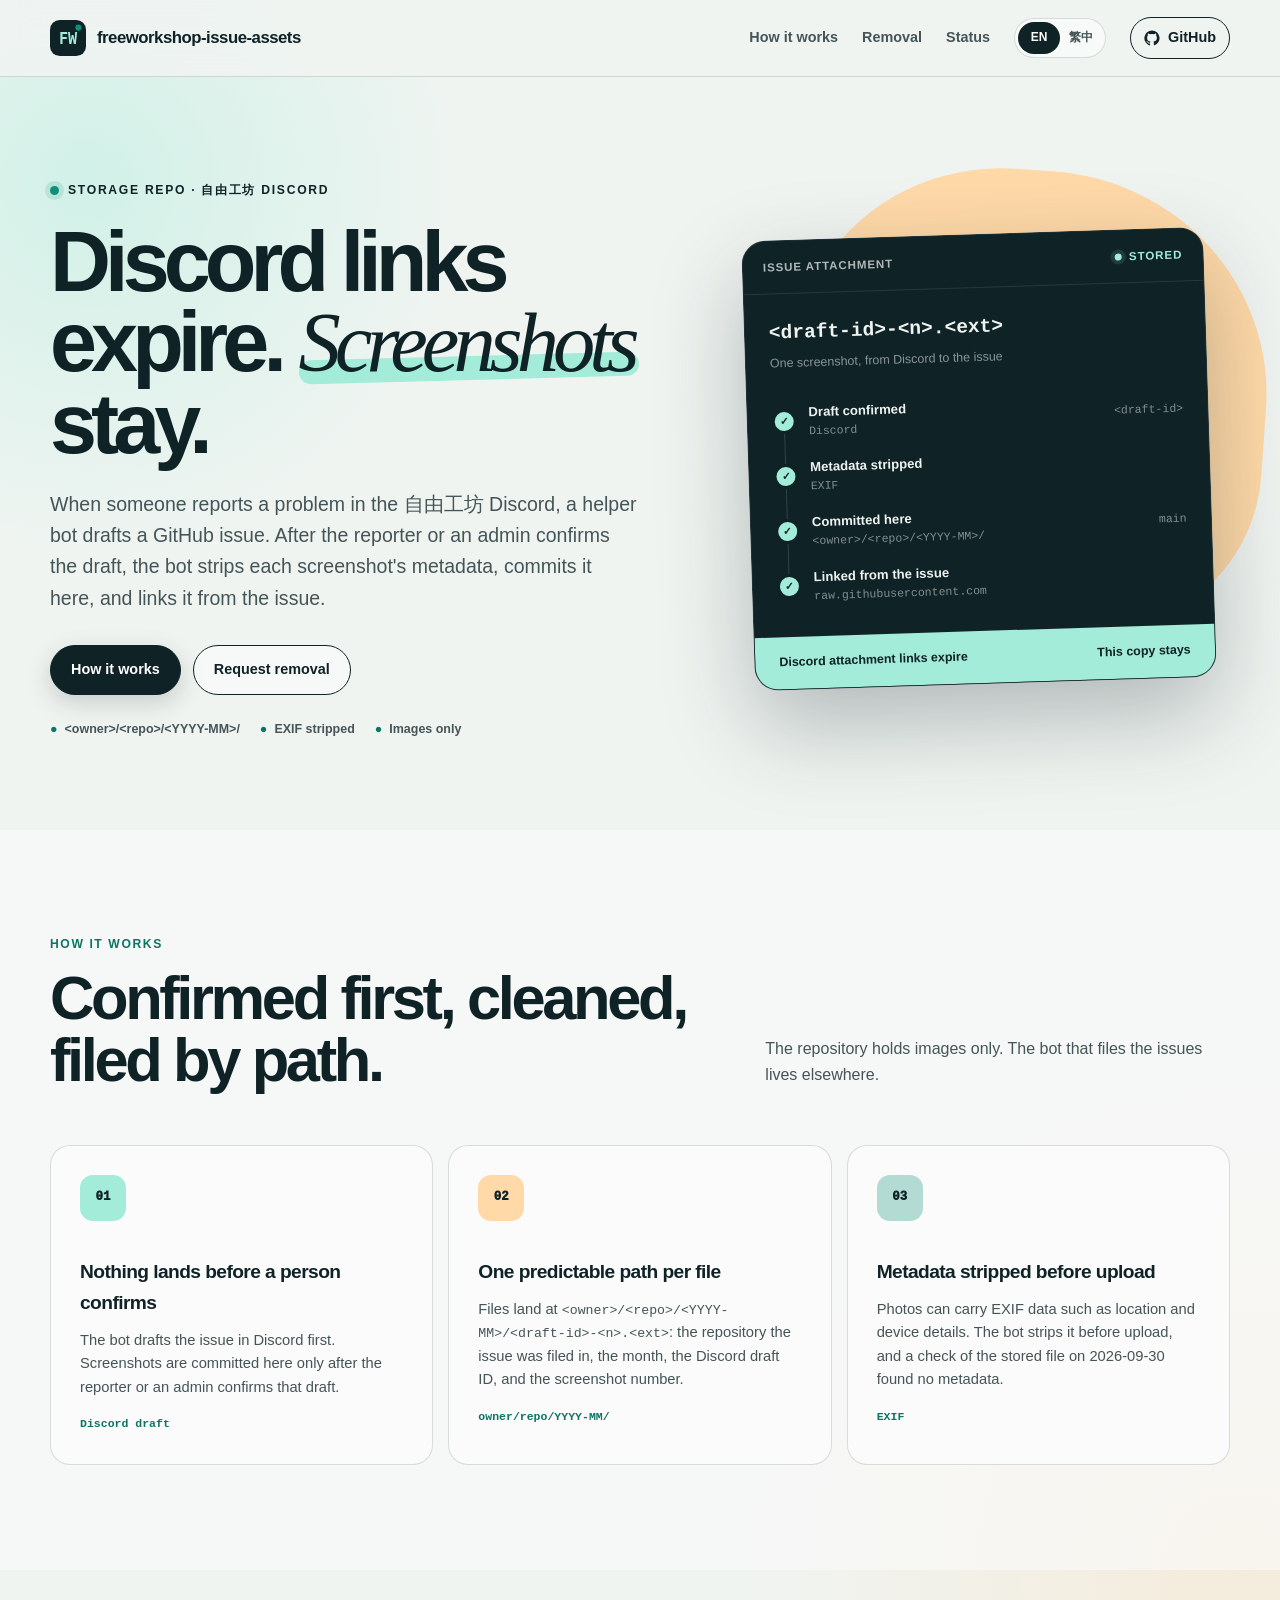
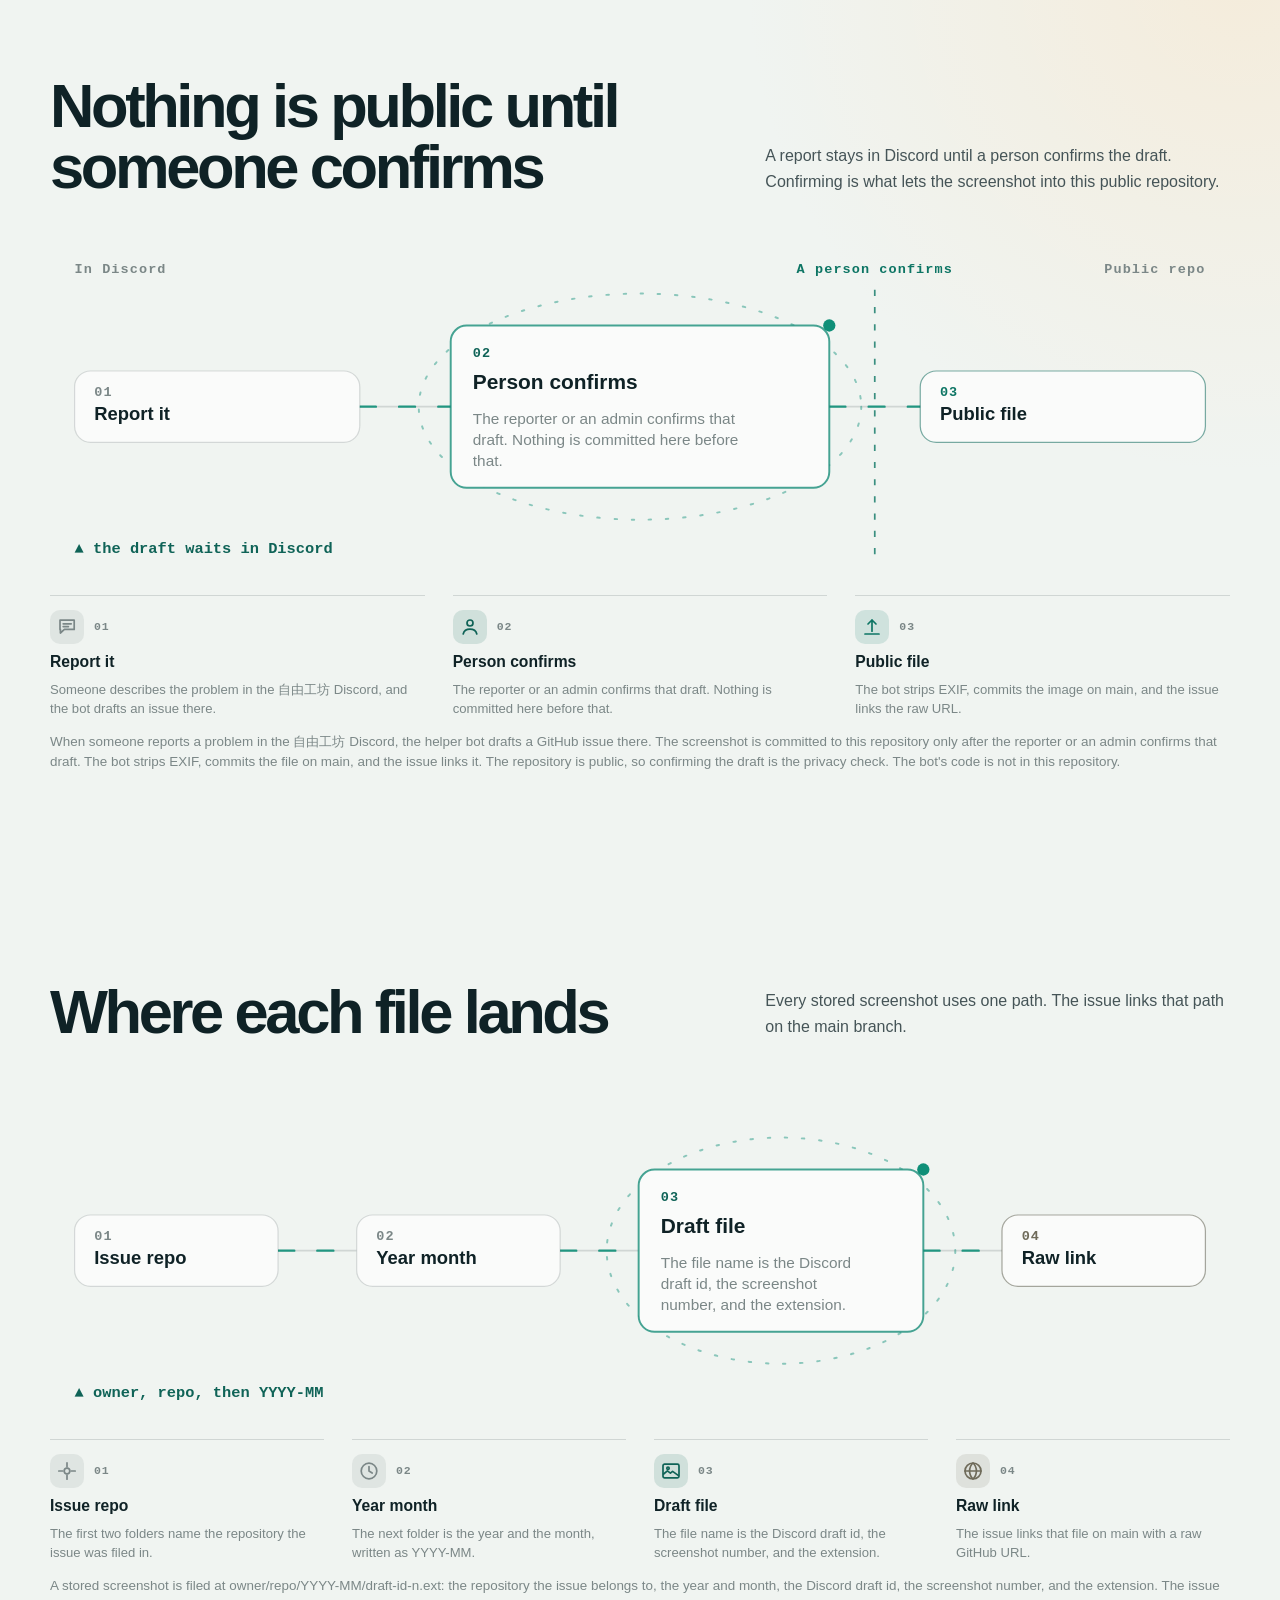
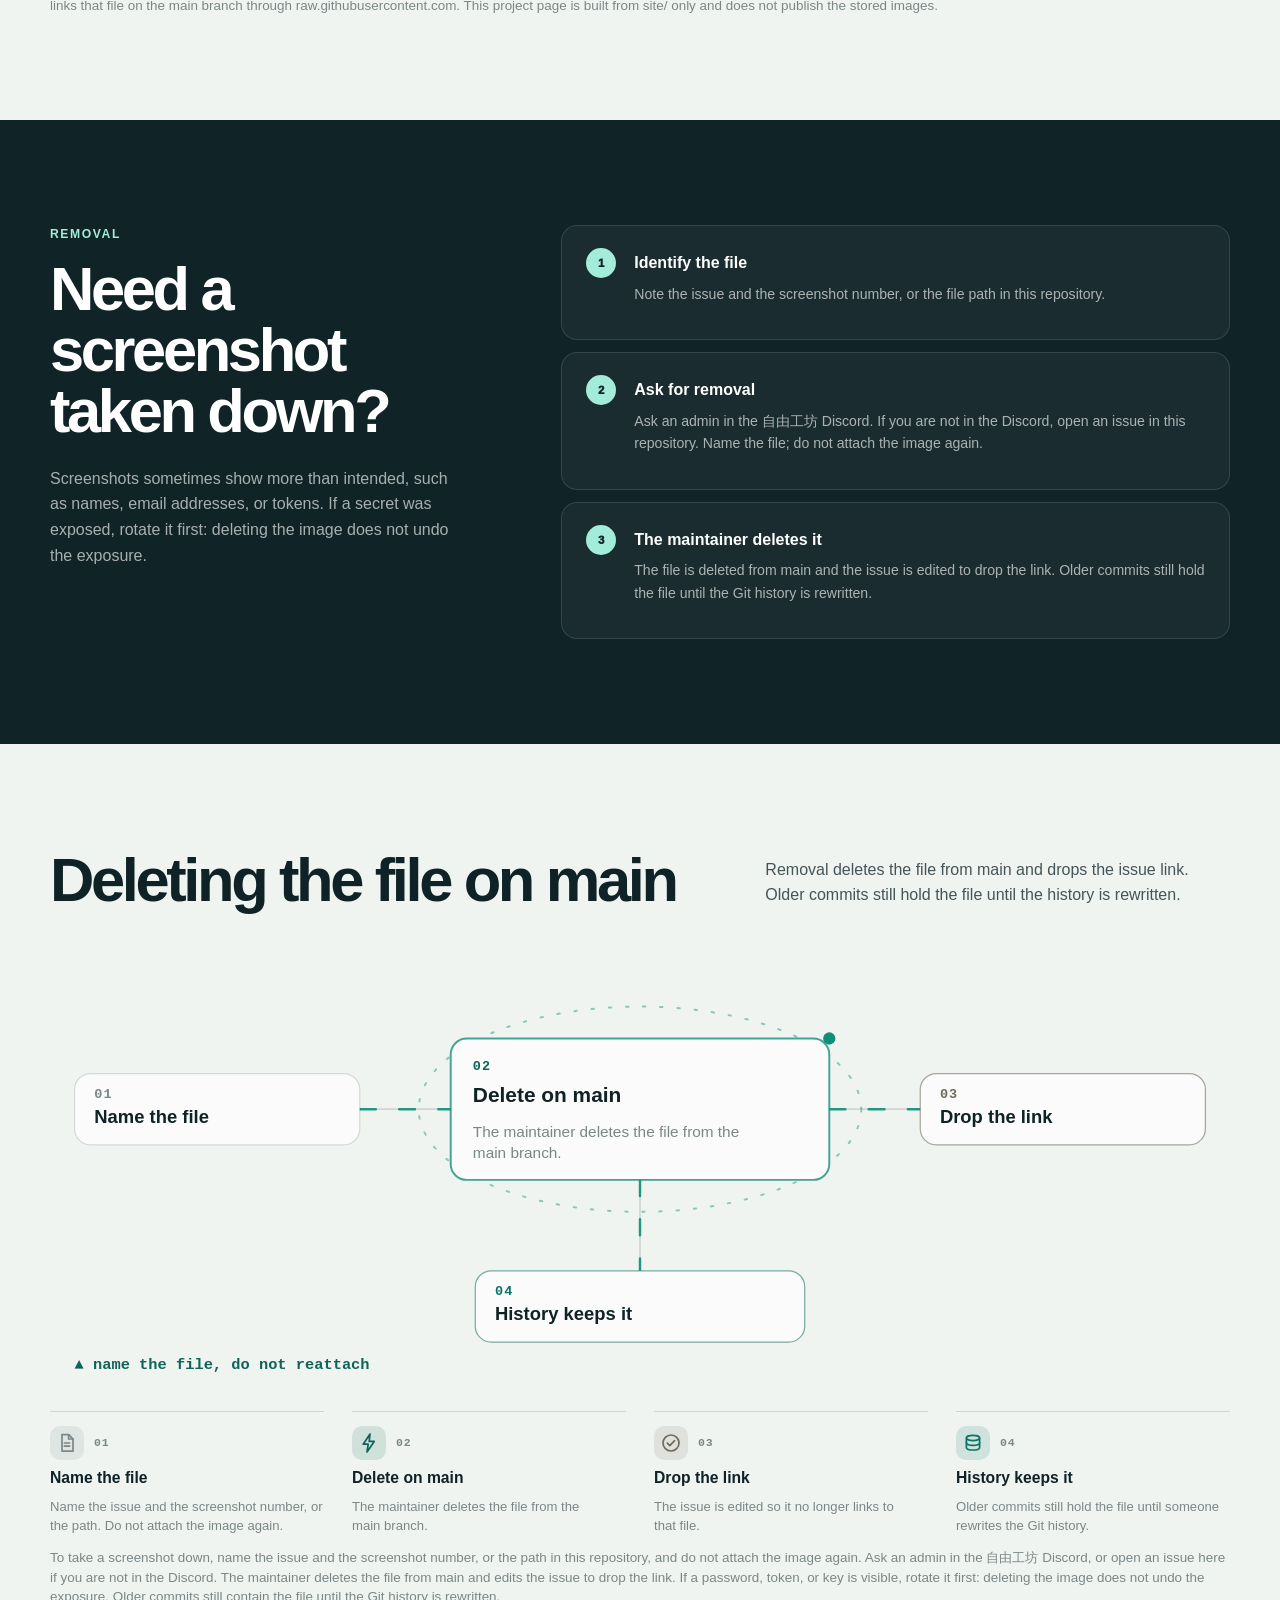
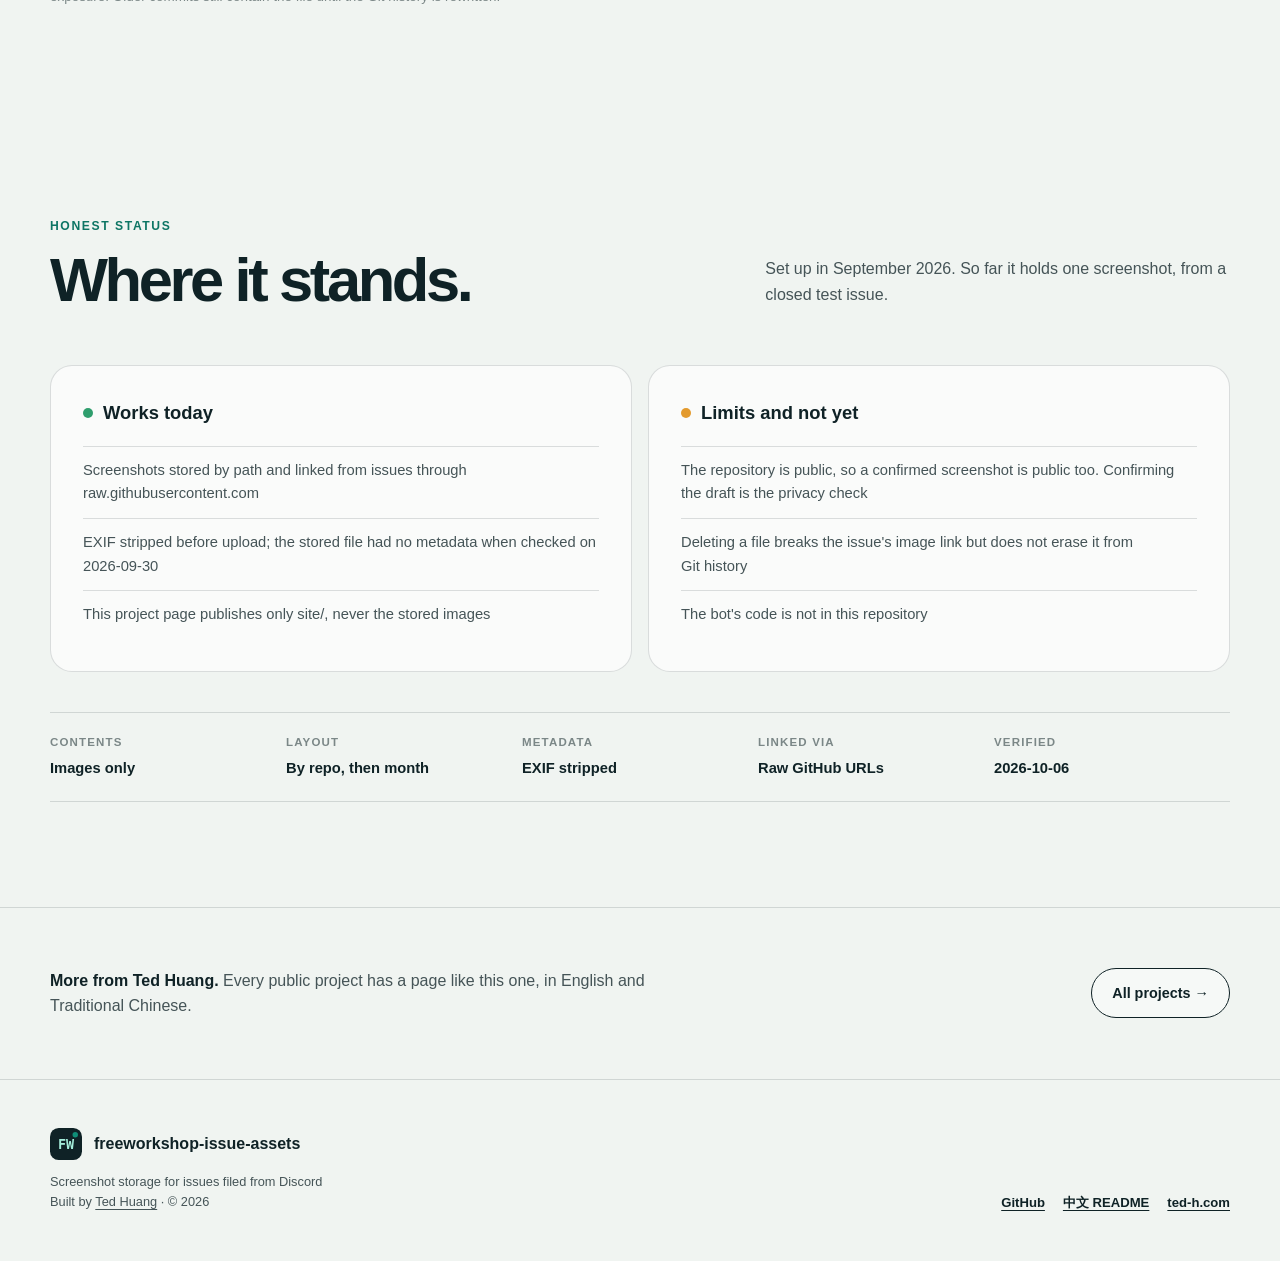
==== commit 38f687d6: "Fix the confirmation diagram heading The English heading is now "Nothing is public until someone con" ====
--- a/site/index.html
+++ b/site/index.html
@@ -39,7 +39,7 @@
 <main id="main">
 <section class="hero" id="top"><div class="hero-copy"><div class="eyebrow"><span class="lang-en">Storage repo · 自由工坊 Discord</span><span class="lang-zh" lang="zh-Hant">存放用 repo · 自由工坊 Discord</span></div><h1 class="lang-en">Discord links expire. <em>Screenshots</em> stay.</h1><h1 class="lang-zh" lang="zh-Hant">連結會過期，<em>截圖</em>不會。</h1><p class="lang-en">When someone reports a problem in the 自由工坊 Discord, a helper bot drafts a GitHub issue. After the reporter or an admin confirms the draft, the bot strips each screenshot&#x27;s metadata, commits it here, and links it from the issue.</p><p class="lang-zh" lang="zh-Hant">有人在自由工坊 Discord 回報問題時，小幫手 bot 會先擬好 GitHub issue 草稿。回報者或管理員確認之後，bot 會移除截圖的中繼資料、提交到這個 repo，再在 issue 裡附上連結。</p><div class="button-row"><a class="button button-primary" href="#features"><span class="lang-en">How it works</span><span class="lang-zh" lang="zh-Hant">運作方式</span></a><a class="button button-secondary" href="#start"><span class="lang-en">Request removal</span><span class="lang-zh" lang="zh-Hant">申請移除</span></a></div><div class="hero-notes"><span>&lt;owner&gt;/&lt;repo&gt;/&lt;YYYY-MM&gt;/</span><span class="lang-en">EXIF stripped</span><span class="lang-zh" lang="zh-Hant">已移除 EXIF</span><span class="lang-en">Images only</span><span class="lang-zh" lang="zh-Hant">只放圖片</span></div></div><div class="visual-wrap"><div class="panel"><div class="panel-top"><span><span class="lang-en">Issue attachment</span><span class="lang-zh" lang="zh-Hant">Issue 附件</span></span><span class="live-dot"><span class="lang-en">Stored</span><span class="lang-zh" lang="zh-Hant">已保存</span></span></div><div class="panel-body"><div class="panel-name">&lt;draft-id&gt;-&lt;n&gt;.&lt;ext&gt;</div><div class="panel-meta"><span class="lang-en">One screenshot, from Discord to the issue</span><span class="lang-zh" lang="zh-Hant">一張截圖，從 Discord 到 issue</span></div><div class="check-list"><div class="check-row"><span class="check-mark is-ok">&#10003;</span><span><strong class="lang-en">Draft confirmed</strong><strong class="lang-zh" lang="zh-Hant">草稿已確認</strong><small>Discord</small></span><span class="check-side">&lt;draft-id&gt;</span></div><div class="check-row"><span class="check-mark is-ok">&#10003;</span><span><strong class="lang-en">Metadata stripped</strong><strong class="lang-zh" lang="zh-Hant">移除中繼資料</strong><small>EXIF</small></span><span></span></div><div class="check-row"><span class="check-mark is-ok">&#10003;</span><span><strong class="lang-en">Committed here</strong><strong class="lang-zh" lang="zh-Hant">提交到這個 repo</strong><small>&lt;owner&gt;/&lt;repo&gt;/&lt;YYYY-MM&gt;/</small></span><span class="check-side">main</span></div><div class="check-row"><span class="check-mark is-ok">&#10003;</span><span><strong class="lang-en">Linked from the issue</strong><strong class="lang-zh" lang="zh-Hant">從 issue 連結</strong><small>raw.githubusercontent.com</small></span><span></span></div></div><div class="panel-footer"><span><span class="lang-en">Discord attachment links expire</span><span class="lang-zh" lang="zh-Hant">Discord 附件連結會過期</span></span><span><span class="lang-en">This copy stays</span><span class="lang-zh" lang="zh-Hant">這份副本會留著</span></span></div></div></div></div></section>
 <section class="tinted" id="features"><div class="section"><div class="section-heading "><div><div class="section-kicker"><span class="lang-en">How it works</span><span class="lang-zh" lang="zh-Hant">運作方式</span></div><h2 class="lang-en">Confirmed first, cleaned, filed by path.</h2><h2 class="lang-zh" lang="zh-Hant">先確認、再清理、照路徑歸檔。</h2></div><p class="lang-en">The repository holds images only. The bot that files the issues lives elsewhere.</p><p class="lang-zh" lang="zh-Hant">這個 repo 只放圖片，開 issue 的 bot 不在這裡。</p></div><div class="card-grid"><article class="card"><div class="card-icon">01</div><h3 class="lang-en">Nothing lands before a person confirms</h3><h3 class="lang-zh" lang="zh-Hant">有人確認之後才會存進來</h3><p class="lang-en">The bot drafts the issue in Discord first. Screenshots are committed here only after the reporter or an admin confirms that draft.</p><p class="lang-zh" lang="zh-Hant">bot 會先在 Discord 裡擬好 issue 草稿，等回報者或管理員確認之後，截圖才會提交到這裡。</p><span class="tag">Discord draft</span></article><article class="card"><div class="card-icon">02</div><h3 class="lang-en">One predictable path per file</h3><h3 class="lang-zh" lang="zh-Hant">每個檔案都有固定路徑</h3><p class="lang-en">Files land at <code>&lt;owner&gt;/&lt;repo&gt;/&lt;YYYY-MM&gt;/&lt;draft-id&gt;-&lt;n&gt;.&lt;ext&gt;</code>: the repository the issue was filed in, the month, the Discord draft ID, and the screenshot number.</p><p class="lang-zh" lang="zh-Hant">檔案會存在 <code>&lt;owner&gt;/&lt;repo&gt;/&lt;YYYY-MM&gt;/&lt;draft-id&gt;-&lt;n&gt;.&lt;ext&gt;</code>：依序是 issue 所在的 repo、月份、Discord 草稿編號和第幾張截圖。</p><span class="tag">owner/repo/YYYY-MM/</span></article><article class="card"><div class="card-icon">03</div><h3 class="lang-en">Metadata stripped before upload</h3><h3 class="lang-zh" lang="zh-Hant">上傳前移除中繼資料</h3><p class="lang-en">Photos can carry EXIF data such as location and device details. The bot strips it before upload, and a check of the stored file on 2026-09-30 found no metadata.</p><p class="lang-zh" lang="zh-Hant">照片可能帶有位置、裝置等 EXIF 資訊。bot 會在上傳前移除；2026-09-30 檢查存放的檔案，沒有找到任何中繼資料。</p><span class="tag">EXIF</span></article></div></div></section>
-<section class="section" id="confirm-first"><div class="section-heading "><div><h2 class="lang-en">Nothing is public until confirm</h2><h2 class="lang-zh" lang="zh-Hant">確認之前都還不公開</h2></div><p class="lang-en">A report stays in Discord until a person confirms the draft. Confirming is what lets the screenshot into this public repository.</p><p class="lang-zh" lang="zh-Hant">回報會留在 Discord，直到有人確認草稿。確認這一步，才讓截圖進入這個公開倉庫。</p></div><figure class="fd lang-en" data-fd="{&quot;columns&quot;:[[0],[1],[2]],&quot;core&quot;:1,&quot;boundaryAfter&quot;:1}"><ol class="fd-legend"><li class="fd-node" data-step="0" data-tone="neutral" data-icon="chat"><span class="fd-head"><span class="fd-chip"></span><span class="fd-step" aria-hidden="true">01</span></span><p class="fd-title">Report it</p><p class="fd-note">Someone describes the problem in the 自由工坊 Discord, and the bot drafts an issue there.</p><span class="fd-link" aria-hidden="true"></span></li><li class="fd-node" data-step="1" data-tone="accent" data-icon="user"><span class="fd-head"><span class="fd-chip"></span><span class="fd-step" aria-hidden="true">02</span></span><p class="fd-title">Person confirms</p><p class="fd-note">The reporter or an admin confirms that draft. Nothing is committed here before that.</p><span class="fd-link" aria-hidden="true"></span></li><li class="fd-node" data-step="2" data-tone="warn" data-icon="upload"><span class="fd-head"><span class="fd-chip"></span><span class="fd-step" aria-hidden="true">03</span></span><p class="fd-title">Public file</p><p class="fd-note">The bot strips EXIF, commits the image on main, and the issue links the raw URL.</p></li></ol><ul class="fd-ticks"><li>the draft waits in Discord</li><li>a person confirms before upload</li><li>a confirmed image is public</li></ul><ul class="fd-zones"><li>In Discord</li><li>A person confirms</li><li>Public repo</li></ul><figcaption>When someone reports a problem in the 自由工坊 Discord, the helper bot drafts a GitHub issue there. The screenshot is committed to this repository only after the reporter or an admin confirms that draft. The bot strips EXIF, commits the file on main, and the issue links it. The repository is public, so confirming the draft is the privacy check. The bot&#x27;s code is not in this repository.</figcaption></figure><figure class="fd lang-zh" lang="zh-Hant" data-fd="{&quot;columns&quot;:[[0],[1],[2]],&quot;core&quot;:1,&quot;boundaryAfter&quot;:1}"><ol class="fd-legend"><li class="fd-node" data-step="0" data-tone="neutral" data-icon="chat"><span class="fd-head"><span class="fd-chip"></span><span class="fd-step" aria-hidden="true">01</span></span><p class="fd-title">提出回報</p><p class="fd-note">有人在自由工坊 Discord 描述問題，bot 先在那裡擬好 issue 草稿。</p><span class="fd-link" aria-hidden="true"></span></li><li class="fd-node" data-step="1" data-tone="accent" data-icon="user"><span class="fd-head"><span class="fd-chip"></span><span class="fd-step" aria-hidden="true">02</span></span><p class="fd-title">有人確認</p><p class="fd-note">回報者或管理員確認草稿。在那之前，這裡不會提交任何截圖。</p><span class="fd-link" aria-hidden="true"></span></li><li class="fd-node" data-step="2" data-tone="warn" data-icon="upload"><span class="fd-head"><span class="fd-chip"></span><span class="fd-step" aria-hidden="true">03</span></span><p class="fd-title">公開存檔</p><p class="fd-note">bot 去掉 EXIF，把圖提交到 main，issue 再連到 raw 網址。</p></li></ol><ul class="fd-ticks"><li>草稿先留在 Discord</li><li>有人確認才上傳</li><li>確認過的圖就是公開的</li></ul><ul class="fd-zones"><li>在 Discord</li><li>有人確認</li><li>公開倉庫</li></ul><figcaption>有人在自由工坊 Discord 回報問題時，小幫手 bot 會先在那裡擬好 GitHub issue 草稿。截圖要等回報者或管理員確認之後，才會提交到這個 repo。bot 會去掉 EXIF，把檔提交到 main，issue 再連過去。這個 repo 是公開的，所以確認草稿就是隱私把關。bot 的程式不在這個 repo 裡。</figcaption></figure></section>
+<section class="section" id="confirm-first"><div class="section-heading "><div><h2 class="lang-en">Nothing is public until someone confirms</h2><h2 class="lang-zh" lang="zh-Hant">確認之前都還不公開</h2></div><p class="lang-en">A report stays in Discord until a person confirms the draft. Confirming is what lets the screenshot into this public repository.</p><p class="lang-zh" lang="zh-Hant">回報會留在 Discord，直到有人確認草稿。確認這一步，才讓截圖進入這個公開倉庫。</p></div><figure class="fd lang-en" data-fd="{&quot;columns&quot;:[[0],[1],[2]],&quot;core&quot;:1,&quot;boundaryAfter&quot;:1}"><ol class="fd-legend"><li class="fd-node" data-step="0" data-tone="neutral" data-icon="chat"><span class="fd-head"><span class="fd-chip"></span><span class="fd-step" aria-hidden="true">01</span></span><p class="fd-title">Report it</p><p class="fd-note">Someone describes the problem in the 自由工坊 Discord, and the bot drafts an issue there.</p><span class="fd-link" aria-hidden="true"></span></li><li class="fd-node" data-step="1" data-tone="accent" data-icon="user"><span class="fd-head"><span class="fd-chip"></span><span class="fd-step" aria-hidden="true">02</span></span><p class="fd-title">Person confirms</p><p class="fd-note">The reporter or an admin confirms that draft. Nothing is committed here before that.</p><span class="fd-link" aria-hidden="true"></span></li><li class="fd-node" data-step="2" data-tone="warn" data-icon="upload"><span class="fd-head"><span class="fd-chip"></span><span class="fd-step" aria-hidden="true">03</span></span><p class="fd-title">Public file</p><p class="fd-note">The bot strips EXIF, commits the image on main, and the issue links the raw URL.</p></li></ol><ul class="fd-ticks"><li>the draft waits in Discord</li><li>a person confirms before upload</li><li>a confirmed image is public</li></ul><ul class="fd-zones"><li>In Discord</li><li>A person confirms</li><li>Public repo</li></ul><figcaption>When someone reports a problem in the 自由工坊 Discord, the helper bot drafts a GitHub issue there. The screenshot is committed to this repository only after the reporter or an admin confirms that draft. The bot strips EXIF, commits the file on main, and the issue links it. The repository is public, so confirming the draft is the privacy check. The bot&#x27;s code is not in this repository.</figcaption></figure><figure class="fd lang-zh" lang="zh-Hant" data-fd="{&quot;columns&quot;:[[0],[1],[2]],&quot;core&quot;:1,&quot;boundaryAfter&quot;:1}"><ol class="fd-legend"><li class="fd-node" data-step="0" data-tone="neutral" data-icon="chat"><span class="fd-head"><span class="fd-chip"></span><span class="fd-step" aria-hidden="true">01</span></span><p class="fd-title">提出回報</p><p class="fd-note">有人在自由工坊 Discord 描述問題，bot 先在那裡擬好 issue 草稿。</p><span class="fd-link" aria-hidden="true"></span></li><li class="fd-node" data-step="1" data-tone="accent" data-icon="user"><span class="fd-head"><span class="fd-chip"></span><span class="fd-step" aria-hidden="true">02</span></span><p class="fd-title">有人確認</p><p class="fd-note">回報者或管理員確認草稿。在那之前，這裡不會提交任何截圖。</p><span class="fd-link" aria-hidden="true"></span></li><li class="fd-node" data-step="2" data-tone="warn" data-icon="upload"><span class="fd-head"><span class="fd-chip"></span><span class="fd-step" aria-hidden="true">03</span></span><p class="fd-title">公開存檔</p><p class="fd-note">bot 去掉 EXIF，把圖提交到 main，issue 再連到 raw 網址。</p></li></ol><ul class="fd-ticks"><li>草稿先留在 Discord</li><li>有人確認才上傳</li><li>確認過的圖就是公開的</li></ul><ul class="fd-zones"><li>在 Discord</li><li>有人確認</li><li>公開倉庫</li></ul><figcaption>有人在自由工坊 Discord 回報問題時，小幫手 bot 會先在那裡擬好 GitHub issue 草稿。截圖要等回報者或管理員確認之後，才會提交到這個 repo。bot 會去掉 EXIF，把檔提交到 main，issue 再連過去。這個 repo 是公開的，所以確認草稿就是隱私把關。bot 的程式不在這個 repo 裡。</figcaption></figure></section>
 <section class="section" id="file-path"><div class="section-heading "><div><h2 class="lang-en">Where each file lands</h2><h2 class="lang-zh" lang="zh-Hant">每個檔案落在哪</h2></div><p class="lang-en">Every stored screenshot uses one path. The issue links that path on the main branch.</p><p class="lang-zh" lang="zh-Hant">每張存進來的截圖都走同一種路徑。issue 連的是 main 分支上的那個位置。</p></div><figure class="fd lang-en" data-fd="{&quot;columns&quot;:[[0],[1],[2],[3]],&quot;core&quot;:2}"><ol class="fd-legend"><li class="fd-node" data-step="0" data-tone="neutral" data-icon="hub"><span class="fd-head"><span class="fd-chip"></span><span class="fd-step" aria-hidden="true">01</span></span><p class="fd-title">Issue repo</p><p class="fd-note">The first two folders name the repository the issue was filed in.</p><span class="fd-link" aria-hidden="true"></span></li><li class="fd-node" data-step="1" data-tone="neutral" data-icon="clock"><span class="fd-head"><span class="fd-chip"></span><span class="fd-step" aria-hidden="true">02</span></span><p class="fd-title">Year month</p><p class="fd-note">The next folder is the year and the month, written as YYYY-MM.</p><span class="fd-link" aria-hidden="true"></span></li><li class="fd-node" data-step="2" data-tone="accent" data-icon="image"><span class="fd-head"><span class="fd-chip"></span><span class="fd-step" aria-hidden="true">03</span></span><p class="fd-title">Draft file</p><p class="fd-note">The file name is the Discord draft id, the screenshot number, and the extension.</p><span class="fd-link" aria-hidden="true"></span></li><li class="fd-node" data-step="3" data-tone="info" data-icon="globe"><span class="fd-head"><span class="fd-chip"></span><span class="fd-step" aria-hidden="true">04</span></span><p class="fd-title">Raw link</p><p class="fd-note">The issue links that file on main with a raw GitHub URL.</p></li></ol><ul class="fd-ticks"><li>owner, repo, then YYYY-MM</li><li>draft id, number, extension</li><li>the issue links main</li></ul><figcaption>A stored screenshot is filed at owner/repo/YYYY-MM/draft-id-n.ext: the repository the issue belongs to, the year and month, the Discord draft id, the screenshot number, and the extension. The issue links that file on the main branch through raw.githubusercontent.com. This project page is built from site/ only and does not publish the stored images.</figcaption></figure><figure class="fd lang-zh" lang="zh-Hant" data-fd="{&quot;columns&quot;:[[0],[1],[2],[3]],&quot;core&quot;:2}"><ol class="fd-legend"><li class="fd-node" data-step="0" data-tone="neutral" data-icon="hub"><span class="fd-head"><span class="fd-chip"></span><span class="fd-step" aria-hidden="true">01</span></span><p class="fd-title">所在倉庫</p><p class="fd-note">前兩層資料夾是這張 issue 所在的 repo。</p><span class="fd-link" aria-hidden="true"></span></li><li class="fd-node" data-step="1" data-tone="neutral" data-icon="clock"><span class="fd-head"><span class="fd-chip"></span><span class="fd-step" aria-hidden="true">02</span></span><p class="fd-title">年月資料夾</p><p class="fd-note">下一層是年份和月份，寫成 YYYY-MM。</p><span class="fd-link" aria-hidden="true"></span></li><li class="fd-node" data-step="2" data-tone="accent" data-icon="image"><span class="fd-head"><span class="fd-chip"></span><span class="fd-step" aria-hidden="true">03</span></span><p class="fd-title">草稿檔名</p><p class="fd-note">檔名是 Discord 草稿編號、第幾張，再加上副檔名。</p><span class="fd-link" aria-hidden="true"></span></li><li class="fd-node" data-step="3" data-tone="info" data-icon="globe"><span class="fd-head"><span class="fd-chip"></span><span class="fd-step" aria-hidden="true">04</span></span><p class="fd-title">Raw 連結</p><p class="fd-note">issue 用 main 上的 raw GitHub 網址連到這個檔。</p></li></ol><ul class="fd-ticks"><li>先是 repo，再是年月</li><li>草稿編號、張數、副檔名</li><li>issue 連到 main</li></ul><figcaption>存進來的截圖路徑是 owner/repo/YYYY-MM/draft-id-n.ext：issue 所在的 repo、年份月份、Discord 草稿編號、第幾張，以及副檔名。issue 透過 raw.githubusercontent.com 連到 main 分支上的那個檔。這份專案介紹頁只從 site/ 建置，不會發佈存放的圖片。</figcaption></figure></section>
 <section class="dark-band" id="start"><div class="section qs-grid"><div><div class="section-kicker"><span class="lang-en">Removal</span><span class="lang-zh" lang="zh-Hant">移除</span></div><h2 class="lang-en">Need a screenshot taken down?</h2><h2 class="lang-zh" lang="zh-Hant">需要移除截圖？</h2><p class="lang-en">Screenshots sometimes show more than intended, such as names, email addresses, or tokens. If a secret was exposed, rotate it first: deleting the image does not undo the exposure.</p><p class="lang-zh" lang="zh-Hant">截圖有時會拍到不該公開的東西，例如姓名、email 或 token。如果外洩的是密碼或金鑰，請先更換：刪掉圖片並不能讓外洩的資訊收回來。</p></div><div class="steps"><article class="step"><h3 class="lang-en">Identify the file</h3><h3 class="lang-zh" lang="zh-Hant">指出是哪個檔案</h3><p class="lang-en">Note the issue and the screenshot number, or the file path in this repository.</p><p class="lang-zh" lang="zh-Hant">記下是哪個 issue、第幾張截圖，或是這個 repo 裡的檔案路徑。</p></article><article class="step"><h3 class="lang-en">Ask for removal</h3><h3 class="lang-zh" lang="zh-Hant">提出移除要求</h3><p class="lang-en">Ask an admin in the 自由工坊 Discord. If you are not in the Discord, open an issue in this repository. Name the file; do not attach the image again.</p><p class="lang-zh" lang="zh-Hant">在自由工坊 Discord 找管理員；不在 Discord 的話，就在這個 repo 開 issue。寫出檔案位置就好，不要再附一次圖片。</p></article><article class="step"><h3 class="lang-en">The maintainer deletes it</h3><h3 class="lang-zh" lang="zh-Hant">維護者刪除檔案</h3><p class="lang-en">The file is deleted from main and the issue is edited to drop the link. Older commits still hold the file until the Git history is rewritten.</p><p class="lang-zh" lang="zh-Hant">維護者會從 main 刪除檔案，並編輯 issue 拿掉連結。在改寫 Git 歷史之前，舊的 commit 裡仍然留有這個檔案。</p></article></div></div></section>
 <section class="section" id="take-down"><div class="section-heading "><div><h2 class="lang-en">Deleting the file on main</h2><h2 class="lang-zh" lang="zh-Hant">從 main 刪掉檔案</h2></div><p class="lang-en">Removal deletes the file from main and drops the issue link. Older commits still hold the file until the history is rewritten.</p><p class="lang-zh" lang="zh-Hant">移除會從 main 刪掉檔案，並拿掉 issue 裡的連結。在改寫歷史之前，舊的 commit 裡還留著這個檔。</p></div><figure class="fd lang-en" data-fd="{&quot;columns&quot;:[[0],[1],[2]],&quot;core&quot;:1,&quot;sinks&quot;:[3]}"><ol class="fd-legend"><li class="fd-node" data-step="0" data-tone="neutral" data-icon="doc"><span class="fd-head"><span class="fd-chip"></span><span class="fd-step" aria-hidden="true">01</span></span><p class="fd-title">Name the file</p><p class="fd-note">Name the issue and the screenshot number, or the path. Do not attach the image again.</p><span class="fd-link" aria-hidden="true"></span></li><li class="fd-node" data-step="1" data-tone="accent" data-icon="bolt"><span class="fd-head"><span class="fd-chip"></span><span class="fd-step" aria-hidden="true">02</span></span><p class="fd-title">Delete on main</p><p class="fd-note">The maintainer deletes the file from the main branch.</p><span class="fd-link" aria-hidden="true"></span></li><li class="fd-node" data-step="2" data-tone="info" data-icon="check"><span class="fd-head"><span class="fd-chip"></span><span class="fd-step" aria-hidden="true">03</span></span><p class="fd-title">Drop the link</p><p class="fd-note">The issue is edited so it no longer links to that file.</p><span class="fd-link" aria-hidden="true"></span></li><li class="fd-node" data-step="3" data-tone="warn" data-icon="database"><span class="fd-head"><span class="fd-chip"></span><span class="fd-step" aria-hidden="true">04</span></span><p class="fd-title">History keeps it</p><p class="fd-note">Older commits still hold the file until someone rewrites the Git history.</p></li></ol><ul class="fd-ticks"><li>name the file, do not reattach</li><li>main loses the file and the link</li><li>old commits still hold it</li></ul><figcaption>To take a screenshot down, name the issue and the screenshot number, or the path in this repository, and do not attach the image again. Ask an admin in the 自由工坊 Discord, or open an issue here if you are not in the Discord. The maintainer deletes the file from main and edits the issue to drop the link. If a password, token, or key is visible, rotate it first: deleting the image does not undo the exposure. Older commits still contain the file until the Git history is rewritten.</figcaption></figure><figure class="fd lang-zh" lang="zh-Hant" data-fd="{&quot;columns&quot;:[[0],[1],[2]],&quot;core&quot;:1,&quot;sinks&quot;:[3]}"><ol class="fd-legend"><li class="fd-node" data-step="0" data-tone="neutral" data-icon="doc"><span class="fd-head"><span class="fd-chip"></span><span class="fd-step" aria-hidden="true">01</span></span><p class="fd-title">指出檔案</p><p class="fd-note">寫出是哪張 issue、第幾張截圖，或檔案路徑。不要再附一次圖。</p><span class="fd-link" aria-hidden="true"></span></li><li class="fd-node" data-step="1" data-tone="accent" data-icon="bolt"><span class="fd-head"><span class="fd-chip"></span><span class="fd-step" aria-hidden="true">02</span></span><p class="fd-title">刪除 main</p><p class="fd-note">維護者從 main 分支刪掉這個檔。</p><span class="fd-link" aria-hidden="true"></span></li><li class="fd-node" data-step="2" data-tone="info" data-icon="check"><span class="fd-head"><span class="fd-chip"></span><span class="fd-step" aria-hidden="true">03</span></span><p class="fd-title">拿掉連結</p><p class="fd-note">issue 會被改掉，不再連到這個檔。</p><span class="fd-link" aria-hidden="true"></span></li><li class="fd-node" data-step="3" data-tone="warn" data-icon="database"><span class="fd-head"><span class="fd-chip"></span><span class="fd-step" aria-hidden="true">04</span></span><p class="fd-title">歷史還在</p><p class="fd-note">在改寫 Git 歷史之前，舊的 commit 裡還有這個檔。</p></li></ol><ul class="fd-ticks"><li>指出檔案，不要再附圖</li><li>main 刪檔，連結也拿掉</li><li>舊 commit 裡還在</li></ul><figcaption>要撤下截圖，請寫出是哪張 issue、第幾張，或這個 repo 裡的路徑，而且不要再附一次圖。在自由工坊 Discord 找管理員；不在 Discord 的話，就在這個 repo 開 issue。維護者會從 main 刪掉檔案，並編輯 issue 拿掉連結。如果畫面上看得到密碼、token 或金鑰，請先更換：刪掉圖片並不能讓外洩收回來。在改寫 Git 歷史之前，舊的 commit 裡仍然留有這個檔。</figcaption></figure></section>
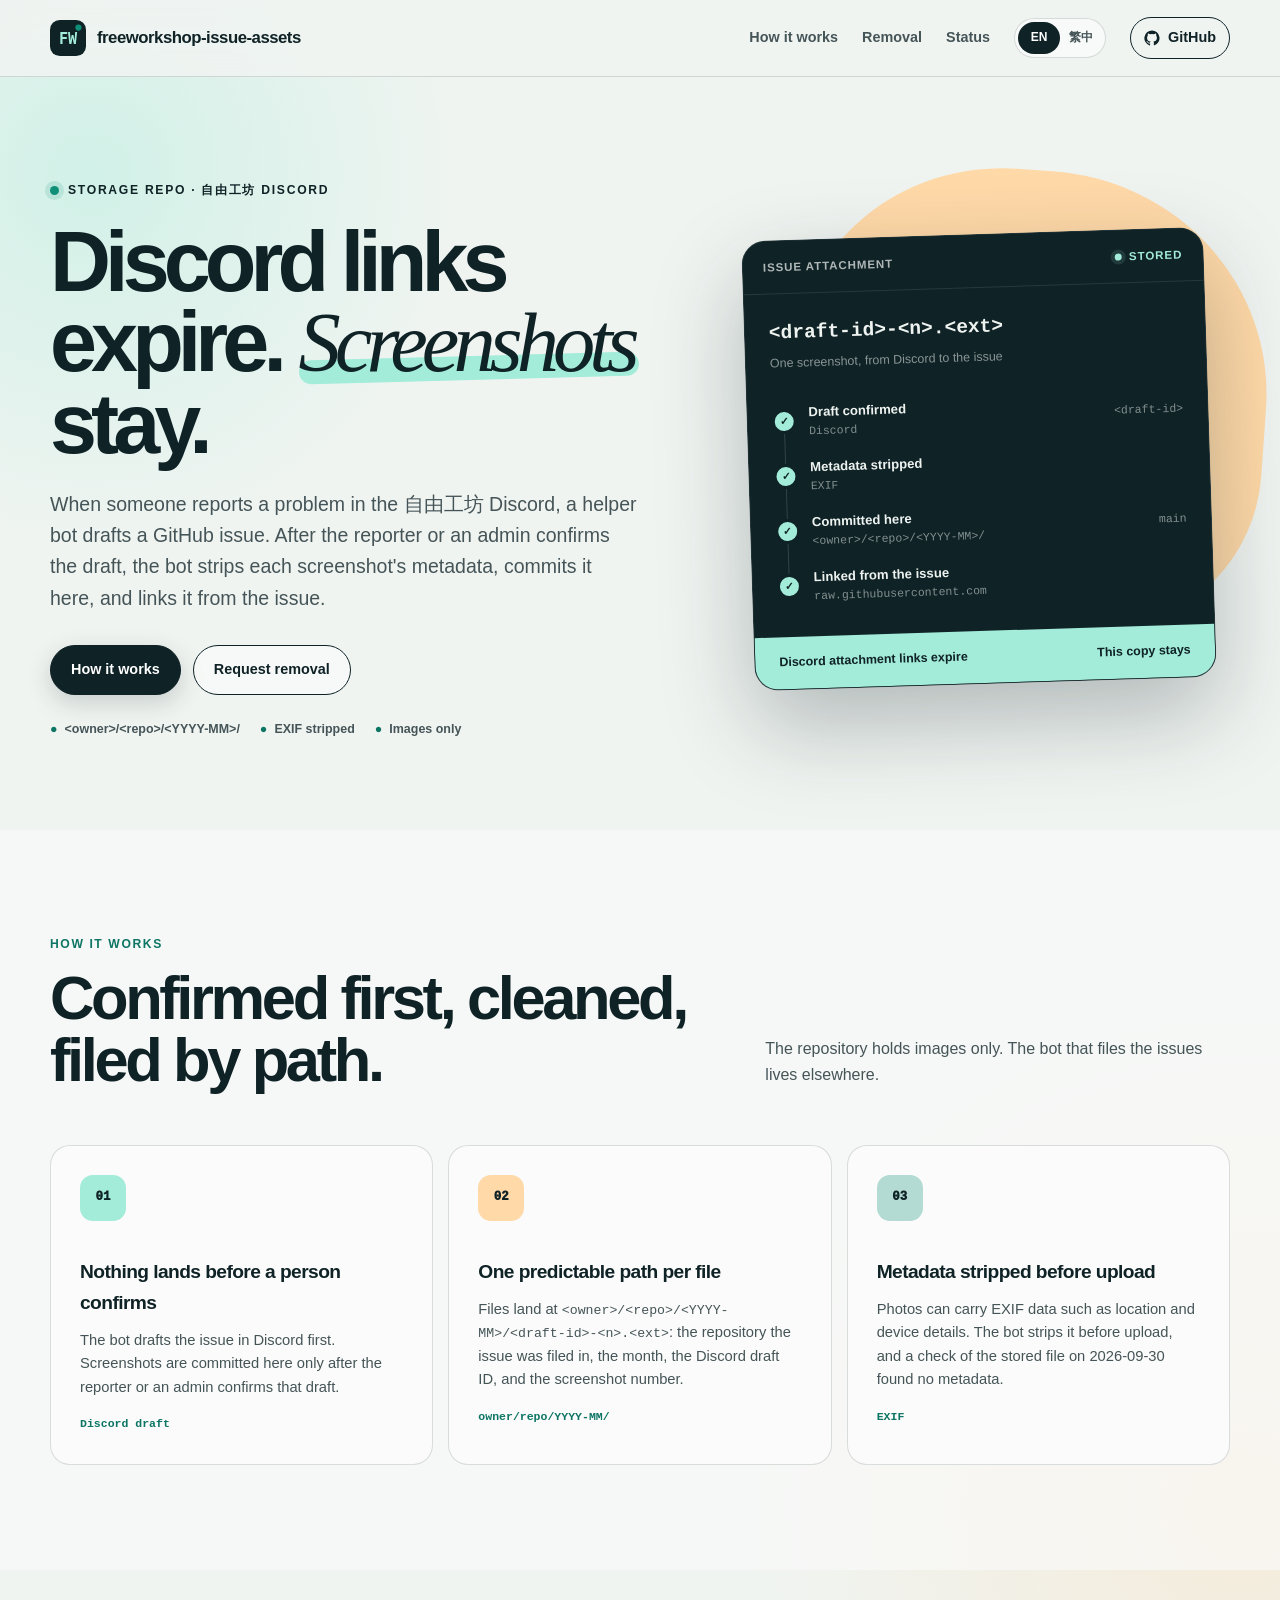
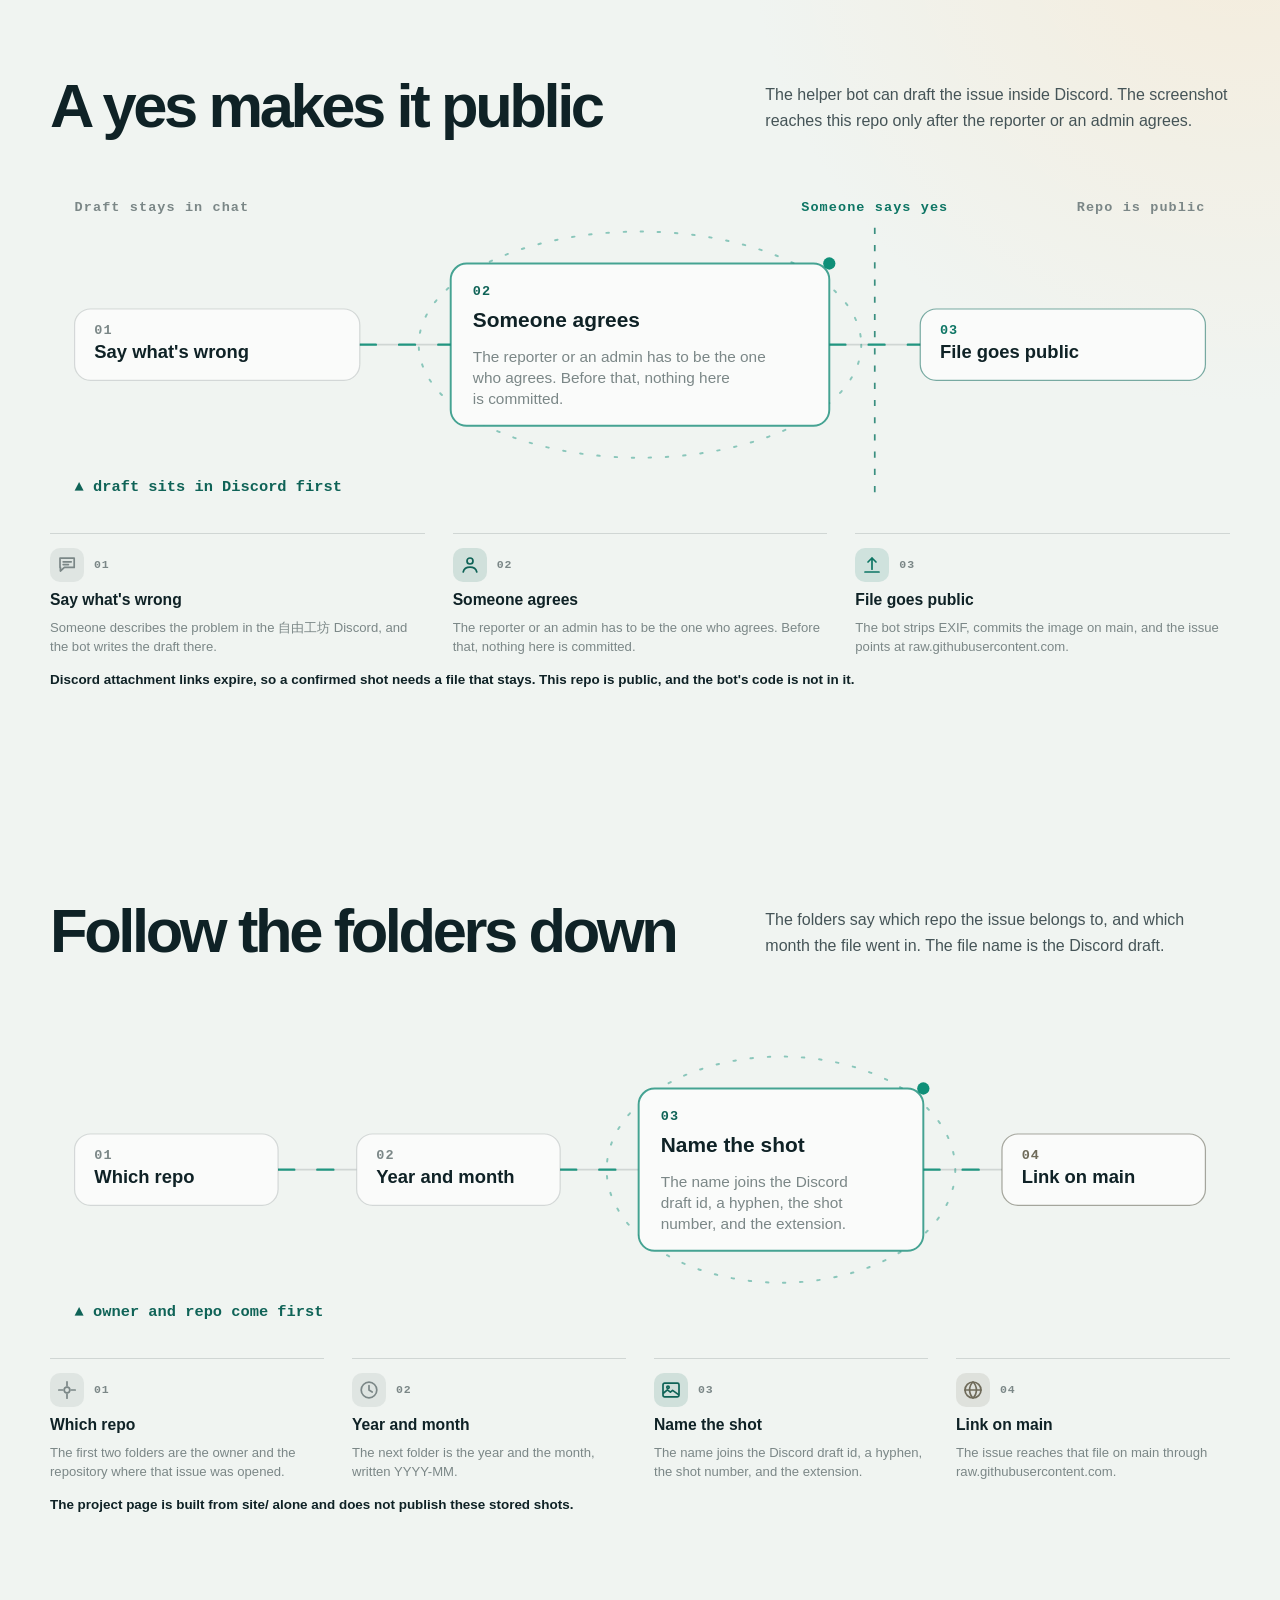
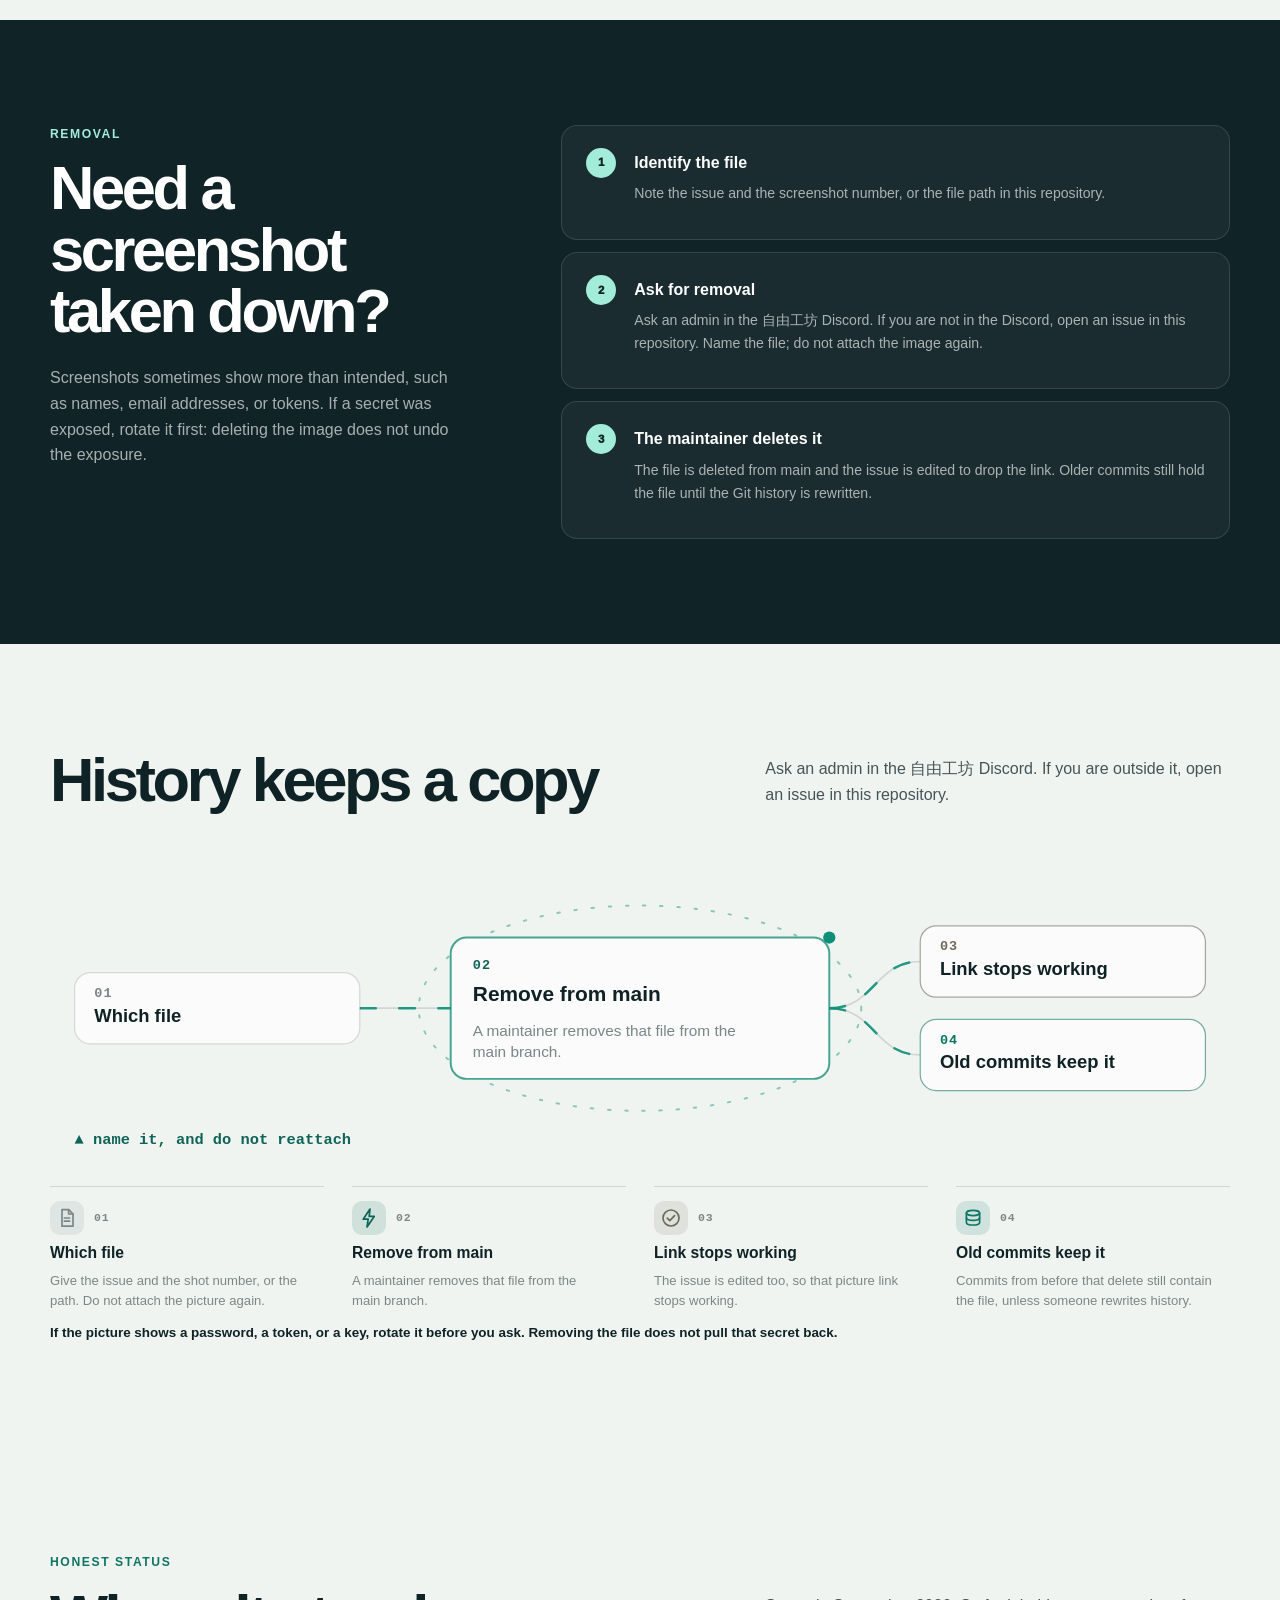
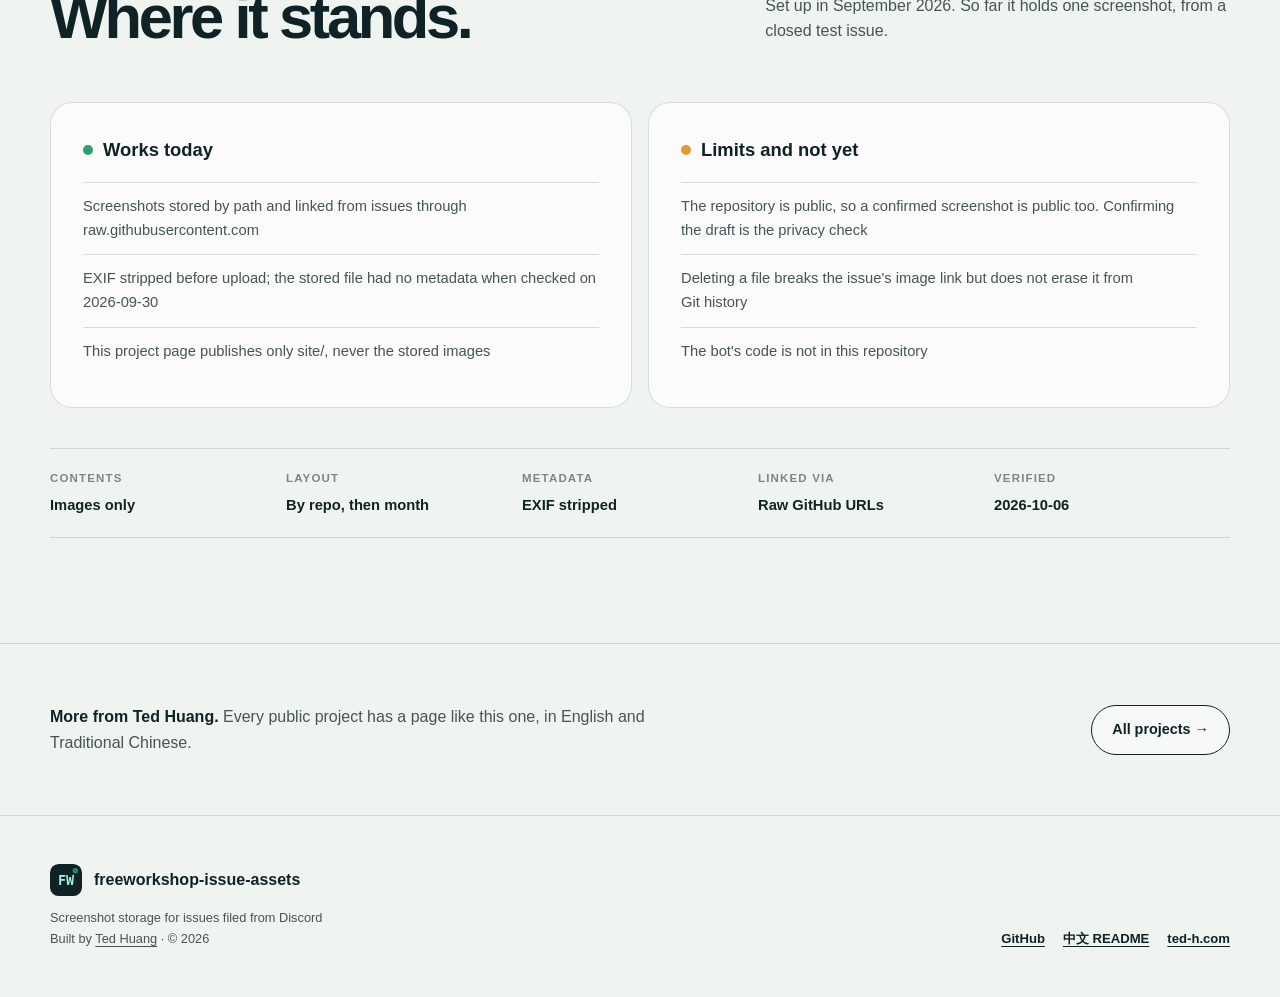
==== commit 9467bbde: "Rewrite the diagram text in plain language The three diagrams now say what happens in plain words, w" ====
--- a/site/index.html
+++ b/site/index.html
@@ -39,10 +39,10 @@
 <main id="main">
 <section class="hero" id="top"><div class="hero-copy"><div class="eyebrow"><span class="lang-en">Storage repo · 自由工坊 Discord</span><span class="lang-zh" lang="zh-Hant">存放用 repo · 自由工坊 Discord</span></div><h1 class="lang-en">Discord links expire. <em>Screenshots</em> stay.</h1><h1 class="lang-zh" lang="zh-Hant">連結會過期，<em>截圖</em>不會。</h1><p class="lang-en">When someone reports a problem in the 自由工坊 Discord, a helper bot drafts a GitHub issue. After the reporter or an admin confirms the draft, the bot strips each screenshot&#x27;s metadata, commits it here, and links it from the issue.</p><p class="lang-zh" lang="zh-Hant">有人在自由工坊 Discord 回報問題時，小幫手 bot 會先擬好 GitHub issue 草稿。回報者或管理員確認之後，bot 會移除截圖的中繼資料、提交到這個 repo，再在 issue 裡附上連結。</p><div class="button-row"><a class="button button-primary" href="#features"><span class="lang-en">How it works</span><span class="lang-zh" lang="zh-Hant">運作方式</span></a><a class="button button-secondary" href="#start"><span class="lang-en">Request removal</span><span class="lang-zh" lang="zh-Hant">申請移除</span></a></div><div class="hero-notes"><span>&lt;owner&gt;/&lt;repo&gt;/&lt;YYYY-MM&gt;/</span><span class="lang-en">EXIF stripped</span><span class="lang-zh" lang="zh-Hant">已移除 EXIF</span><span class="lang-en">Images only</span><span class="lang-zh" lang="zh-Hant">只放圖片</span></div></div><div class="visual-wrap"><div class="panel"><div class="panel-top"><span><span class="lang-en">Issue attachment</span><span class="lang-zh" lang="zh-Hant">Issue 附件</span></span><span class="live-dot"><span class="lang-en">Stored</span><span class="lang-zh" lang="zh-Hant">已保存</span></span></div><div class="panel-body"><div class="panel-name">&lt;draft-id&gt;-&lt;n&gt;.&lt;ext&gt;</div><div class="panel-meta"><span class="lang-en">One screenshot, from Discord to the issue</span><span class="lang-zh" lang="zh-Hant">一張截圖，從 Discord 到 issue</span></div><div class="check-list"><div class="check-row"><span class="check-mark is-ok">&#10003;</span><span><strong class="lang-en">Draft confirmed</strong><strong class="lang-zh" lang="zh-Hant">草稿已確認</strong><small>Discord</small></span><span class="check-side">&lt;draft-id&gt;</span></div><div class="check-row"><span class="check-mark is-ok">&#10003;</span><span><strong class="lang-en">Metadata stripped</strong><strong class="lang-zh" lang="zh-Hant">移除中繼資料</strong><small>EXIF</small></span><span></span></div><div class="check-row"><span class="check-mark is-ok">&#10003;</span><span><strong class="lang-en">Committed here</strong><strong class="lang-zh" lang="zh-Hant">提交到這個 repo</strong><small>&lt;owner&gt;/&lt;repo&gt;/&lt;YYYY-MM&gt;/</small></span><span class="check-side">main</span></div><div class="check-row"><span class="check-mark is-ok">&#10003;</span><span><strong class="lang-en">Linked from the issue</strong><strong class="lang-zh" lang="zh-Hant">從 issue 連結</strong><small>raw.githubusercontent.com</small></span><span></span></div></div><div class="panel-footer"><span><span class="lang-en">Discord attachment links expire</span><span class="lang-zh" lang="zh-Hant">Discord 附件連結會過期</span></span><span><span class="lang-en">This copy stays</span><span class="lang-zh" lang="zh-Hant">這份副本會留著</span></span></div></div></div></div></section>
 <section class="tinted" id="features"><div class="section"><div class="section-heading "><div><div class="section-kicker"><span class="lang-en">How it works</span><span class="lang-zh" lang="zh-Hant">運作方式</span></div><h2 class="lang-en">Confirmed first, cleaned, filed by path.</h2><h2 class="lang-zh" lang="zh-Hant">先確認、再清理、照路徑歸檔。</h2></div><p class="lang-en">The repository holds images only. The bot that files the issues lives elsewhere.</p><p class="lang-zh" lang="zh-Hant">這個 repo 只放圖片，開 issue 的 bot 不在這裡。</p></div><div class="card-grid"><article class="card"><div class="card-icon">01</div><h3 class="lang-en">Nothing lands before a person confirms</h3><h3 class="lang-zh" lang="zh-Hant">有人確認之後才會存進來</h3><p class="lang-en">The bot drafts the issue in Discord first. Screenshots are committed here only after the reporter or an admin confirms that draft.</p><p class="lang-zh" lang="zh-Hant">bot 會先在 Discord 裡擬好 issue 草稿，等回報者或管理員確認之後，截圖才會提交到這裡。</p><span class="tag">Discord draft</span></article><article class="card"><div class="card-icon">02</div><h3 class="lang-en">One predictable path per file</h3><h3 class="lang-zh" lang="zh-Hant">每個檔案都有固定路徑</h3><p class="lang-en">Files land at <code>&lt;owner&gt;/&lt;repo&gt;/&lt;YYYY-MM&gt;/&lt;draft-id&gt;-&lt;n&gt;.&lt;ext&gt;</code>: the repository the issue was filed in, the month, the Discord draft ID, and the screenshot number.</p><p class="lang-zh" lang="zh-Hant">檔案會存在 <code>&lt;owner&gt;/&lt;repo&gt;/&lt;YYYY-MM&gt;/&lt;draft-id&gt;-&lt;n&gt;.&lt;ext&gt;</code>：依序是 issue 所在的 repo、月份、Discord 草稿編號和第幾張截圖。</p><span class="tag">owner/repo/YYYY-MM/</span></article><article class="card"><div class="card-icon">03</div><h3 class="lang-en">Metadata stripped before upload</h3><h3 class="lang-zh" lang="zh-Hant">上傳前移除中繼資料</h3><p class="lang-en">Photos can carry EXIF data such as location and device details. The bot strips it before upload, and a check of the stored file on 2026-09-30 found no metadata.</p><p class="lang-zh" lang="zh-Hant">照片可能帶有位置、裝置等 EXIF 資訊。bot 會在上傳前移除；2026-09-30 檢查存放的檔案，沒有找到任何中繼資料。</p><span class="tag">EXIF</span></article></div></div></section>
-<section class="section" id="confirm-first"><div class="section-heading "><div><h2 class="lang-en">Nothing is public until someone confirms</h2><h2 class="lang-zh" lang="zh-Hant">確認之前都還不公開</h2></div><p class="lang-en">A report stays in Discord until a person confirms the draft. Confirming is what lets the screenshot into this public repository.</p><p class="lang-zh" lang="zh-Hant">回報會留在 Discord，直到有人確認草稿。確認這一步，才讓截圖進入這個公開倉庫。</p></div><figure class="fd lang-en" data-fd="{&quot;columns&quot;:[[0],[1],[2]],&quot;core&quot;:1,&quot;boundaryAfter&quot;:1}"><ol class="fd-legend"><li class="fd-node" data-step="0" data-tone="neutral" data-icon="chat"><span class="fd-head"><span class="fd-chip"></span><span class="fd-step" aria-hidden="true">01</span></span><p class="fd-title">Report it</p><p class="fd-note">Someone describes the problem in the 自由工坊 Discord, and the bot drafts an issue there.</p><span class="fd-link" aria-hidden="true"></span></li><li class="fd-node" data-step="1" data-tone="accent" data-icon="user"><span class="fd-head"><span class="fd-chip"></span><span class="fd-step" aria-hidden="true">02</span></span><p class="fd-title">Person confirms</p><p class="fd-note">The reporter or an admin confirms that draft. Nothing is committed here before that.</p><span class="fd-link" aria-hidden="true"></span></li><li class="fd-node" data-step="2" data-tone="warn" data-icon="upload"><span class="fd-head"><span class="fd-chip"></span><span class="fd-step" aria-hidden="true">03</span></span><p class="fd-title">Public file</p><p class="fd-note">The bot strips EXIF, commits the image on main, and the issue links the raw URL.</p></li></ol><ul class="fd-ticks"><li>the draft waits in Discord</li><li>a person confirms before upload</li><li>a confirmed image is public</li></ul><ul class="fd-zones"><li>In Discord</li><li>A person confirms</li><li>Public repo</li></ul><figcaption>When someone reports a problem in the 自由工坊 Discord, the helper bot drafts a GitHub issue there. The screenshot is committed to this repository only after the reporter or an admin confirms that draft. The bot strips EXIF, commits the file on main, and the issue links it. The repository is public, so confirming the draft is the privacy check. The bot&#x27;s code is not in this repository.</figcaption></figure><figure class="fd lang-zh" lang="zh-Hant" data-fd="{&quot;columns&quot;:[[0],[1],[2]],&quot;core&quot;:1,&quot;boundaryAfter&quot;:1}"><ol class="fd-legend"><li class="fd-node" data-step="0" data-tone="neutral" data-icon="chat"><span class="fd-head"><span class="fd-chip"></span><span class="fd-step" aria-hidden="true">01</span></span><p class="fd-title">提出回報</p><p class="fd-note">有人在自由工坊 Discord 描述問題，bot 先在那裡擬好 issue 草稿。</p><span class="fd-link" aria-hidden="true"></span></li><li class="fd-node" data-step="1" data-tone="accent" data-icon="user"><span class="fd-head"><span class="fd-chip"></span><span class="fd-step" aria-hidden="true">02</span></span><p class="fd-title">有人確認</p><p class="fd-note">回報者或管理員確認草稿。在那之前，這裡不會提交任何截圖。</p><span class="fd-link" aria-hidden="true"></span></li><li class="fd-node" data-step="2" data-tone="warn" data-icon="upload"><span class="fd-head"><span class="fd-chip"></span><span class="fd-step" aria-hidden="true">03</span></span><p class="fd-title">公開存檔</p><p class="fd-note">bot 去掉 EXIF，把圖提交到 main，issue 再連到 raw 網址。</p></li></ol><ul class="fd-ticks"><li>草稿先留在 Discord</li><li>有人確認才上傳</li><li>確認過的圖就是公開的</li></ul><ul class="fd-zones"><li>在 Discord</li><li>有人確認</li><li>公開倉庫</li></ul><figcaption>有人在自由工坊 Discord 回報問題時，小幫手 bot 會先在那裡擬好 GitHub issue 草稿。截圖要等回報者或管理員確認之後，才會提交到這個 repo。bot 會去掉 EXIF，把檔提交到 main，issue 再連過去。這個 repo 是公開的，所以確認草稿就是隱私把關。bot 的程式不在這個 repo 裡。</figcaption></figure></section>
-<section class="section" id="file-path"><div class="section-heading "><div><h2 class="lang-en">Where each file lands</h2><h2 class="lang-zh" lang="zh-Hant">每個檔案落在哪</h2></div><p class="lang-en">Every stored screenshot uses one path. The issue links that path on the main branch.</p><p class="lang-zh" lang="zh-Hant">每張存進來的截圖都走同一種路徑。issue 連的是 main 分支上的那個位置。</p></div><figure class="fd lang-en" data-fd="{&quot;columns&quot;:[[0],[1],[2],[3]],&quot;core&quot;:2}"><ol class="fd-legend"><li class="fd-node" data-step="0" data-tone="neutral" data-icon="hub"><span class="fd-head"><span class="fd-chip"></span><span class="fd-step" aria-hidden="true">01</span></span><p class="fd-title">Issue repo</p><p class="fd-note">The first two folders name the repository the issue was filed in.</p><span class="fd-link" aria-hidden="true"></span></li><li class="fd-node" data-step="1" data-tone="neutral" data-icon="clock"><span class="fd-head"><span class="fd-chip"></span><span class="fd-step" aria-hidden="true">02</span></span><p class="fd-title">Year month</p><p class="fd-note">The next folder is the year and the month, written as YYYY-MM.</p><span class="fd-link" aria-hidden="true"></span></li><li class="fd-node" data-step="2" data-tone="accent" data-icon="image"><span class="fd-head"><span class="fd-chip"></span><span class="fd-step" aria-hidden="true">03</span></span><p class="fd-title">Draft file</p><p class="fd-note">The file name is the Discord draft id, the screenshot number, and the extension.</p><span class="fd-link" aria-hidden="true"></span></li><li class="fd-node" data-step="3" data-tone="info" data-icon="globe"><span class="fd-head"><span class="fd-chip"></span><span class="fd-step" aria-hidden="true">04</span></span><p class="fd-title">Raw link</p><p class="fd-note">The issue links that file on main with a raw GitHub URL.</p></li></ol><ul class="fd-ticks"><li>owner, repo, then YYYY-MM</li><li>draft id, number, extension</li><li>the issue links main</li></ul><figcaption>A stored screenshot is filed at owner/repo/YYYY-MM/draft-id-n.ext: the repository the issue belongs to, the year and month, the Discord draft id, the screenshot number, and the extension. The issue links that file on the main branch through raw.githubusercontent.com. This project page is built from site/ only and does not publish the stored images.</figcaption></figure><figure class="fd lang-zh" lang="zh-Hant" data-fd="{&quot;columns&quot;:[[0],[1],[2],[3]],&quot;core&quot;:2}"><ol class="fd-legend"><li class="fd-node" data-step="0" data-tone="neutral" data-icon="hub"><span class="fd-head"><span class="fd-chip"></span><span class="fd-step" aria-hidden="true">01</span></span><p class="fd-title">所在倉庫</p><p class="fd-note">前兩層資料夾是這張 issue 所在的 repo。</p><span class="fd-link" aria-hidden="true"></span></li><li class="fd-node" data-step="1" data-tone="neutral" data-icon="clock"><span class="fd-head"><span class="fd-chip"></span><span class="fd-step" aria-hidden="true">02</span></span><p class="fd-title">年月資料夾</p><p class="fd-note">下一層是年份和月份，寫成 YYYY-MM。</p><span class="fd-link" aria-hidden="true"></span></li><li class="fd-node" data-step="2" data-tone="accent" data-icon="image"><span class="fd-head"><span class="fd-chip"></span><span class="fd-step" aria-hidden="true">03</span></span><p class="fd-title">草稿檔名</p><p class="fd-note">檔名是 Discord 草稿編號、第幾張，再加上副檔名。</p><span class="fd-link" aria-hidden="true"></span></li><li class="fd-node" data-step="3" data-tone="info" data-icon="globe"><span class="fd-head"><span class="fd-chip"></span><span class="fd-step" aria-hidden="true">04</span></span><p class="fd-title">Raw 連結</p><p class="fd-note">issue 用 main 上的 raw GitHub 網址連到這個檔。</p></li></ol><ul class="fd-ticks"><li>先是 repo，再是年月</li><li>草稿編號、張數、副檔名</li><li>issue 連到 main</li></ul><figcaption>存進來的截圖路徑是 owner/repo/YYYY-MM/draft-id-n.ext：issue 所在的 repo、年份月份、Discord 草稿編號、第幾張，以及副檔名。issue 透過 raw.githubusercontent.com 連到 main 分支上的那個檔。這份專案介紹頁只從 site/ 建置，不會發佈存放的圖片。</figcaption></figure></section>
+<section class="section" id="confirm-first"><div class="section-heading "><div><h2 class="lang-en">A yes makes it public</h2><h2 class="lang-zh" lang="zh-Hant">點頭之後才公開</h2></div><p class="lang-en">The helper bot can draft the issue inside Discord. The screenshot reaches this repo only after the reporter or an admin agrees.</p><p class="lang-zh" lang="zh-Hant">小幫手 bot 可以先在 Discord 裡把 issue 寫成草稿。截圖要等回報者或管理員同意，才進得了這個 repo。</p></div><figure class="fd lang-en" data-fd="{&quot;columns&quot;:[[0],[1],[2]],&quot;core&quot;:1,&quot;boundaryAfter&quot;:1}"><ol class="fd-legend"><li class="fd-node" data-step="0" data-tone="neutral" data-icon="chat"><span class="fd-head"><span class="fd-chip"></span><span class="fd-step" aria-hidden="true">01</span></span><p class="fd-title">Say what&#x27;s wrong</p><p class="fd-note">Someone describes the problem in the 自由工坊 Discord, and the bot writes the draft there.</p><span class="fd-link" aria-hidden="true"></span></li><li class="fd-node" data-step="1" data-tone="accent" data-icon="user"><span class="fd-head"><span class="fd-chip"></span><span class="fd-step" aria-hidden="true">02</span></span><p class="fd-title">Someone agrees</p><p class="fd-note">The reporter or an admin has to be the one who agrees. Before that, nothing here is committed.</p><span class="fd-link" aria-hidden="true"></span></li><li class="fd-node" data-step="2" data-tone="warn" data-icon="upload"><span class="fd-head"><span class="fd-chip"></span><span class="fd-step" aria-hidden="true">03</span></span><p class="fd-title">File goes public</p><p class="fd-note">The bot strips EXIF, commits the image on main, and the issue points at raw.githubusercontent.com.</p></li></ol><ul class="fd-ticks"><li>draft sits in Discord first</li><li>no file before a person agrees</li><li>a yes means anyone can see it</li></ul><ul class="fd-zones"><li>Draft stays in chat</li><li>Someone says yes</li><li>Repo is public</li></ul><figcaption>Discord attachment links expire, so a confirmed shot needs a file that stays. This repo is public, and the bot&#x27;s code is not in it.</figcaption></figure><figure class="fd lang-zh" lang="zh-Hant" data-fd="{&quot;columns&quot;:[[0],[1],[2]],&quot;core&quot;:1,&quot;boundaryAfter&quot;:1}"><ol class="fd-legend"><li class="fd-node" data-step="0" data-tone="neutral" data-icon="chat"><span class="fd-head"><span class="fd-chip"></span><span class="fd-step" aria-hidden="true">01</span></span><p class="fd-title">先在聊天室</p><p class="fd-note">有人在自由工坊 Discord 把問題講出來，bot 就在那邊起草。</p><span class="fd-link" aria-hidden="true"></span></li><li class="fd-node" data-step="1" data-tone="accent" data-icon="user"><span class="fd-head"><span class="fd-chip"></span><span class="fd-step" aria-hidden="true">02</span></span><p class="fd-title">等人點頭</p><p class="fd-note">同意的人得是回報者或管理員。少了這一步，這裡不會多出檔案。</p><span class="fd-link" aria-hidden="true"></span></li><li class="fd-node" data-step="2" data-tone="warn" data-icon="upload"><span class="fd-head"><span class="fd-chip"></span><span class="fd-step" aria-hidden="true">03</span></span><p class="fd-title">圖就公開了</p><p class="fd-note">bot 拿掉 EXIF，把圖交上 main，issue 再指向 raw.githubusercontent.com。</p></li></ol><ul class="fd-ticks"><li>草稿先停在 Discord</li><li>沒人同意就沒有檔</li><li>點頭之後誰都看得到</li></ul><ul class="fd-zones"><li>草稿還在聊天</li><li>有人說可以</li><li>倉庫對外公開</li></ul><figcaption>Discord 的附件連結會過期，所以確認過的圖才需要一個留得住的檔。這個 repo 是公開的，bot 的程式也不在這裡。</figcaption></figure></section>
+<section class="section" id="file-path"><div class="section-heading "><div><h2 class="lang-en">Follow the folders down</h2><h2 class="lang-zh" lang="zh-Hant">沿著資料夾看下去</h2></div><p class="lang-en">The folders say which repo the issue belongs to, and which month the file went in. The file name is the Discord draft.</p><p class="lang-zh" lang="zh-Hant">前面的資料夾告訴你這張 issue 屬於哪個 repo、落在哪一個月。檔名就是那份 Discord 草稿。</p></div><figure class="fd lang-en" data-fd="{&quot;columns&quot;:[[0],[1],[2],[3]],&quot;core&quot;:2}"><ol class="fd-legend"><li class="fd-node" data-step="0" data-tone="neutral" data-icon="hub"><span class="fd-head"><span class="fd-chip"></span><span class="fd-step" aria-hidden="true">01</span></span><p class="fd-title">Which repo</p><p class="fd-note">The first two folders are the owner and the repository where that issue was opened.</p><span class="fd-link" aria-hidden="true"></span></li><li class="fd-node" data-step="1" data-tone="neutral" data-icon="clock"><span class="fd-head"><span class="fd-chip"></span><span class="fd-step" aria-hidden="true">02</span></span><p class="fd-title">Year and month</p><p class="fd-note">The next folder is the year and the month, written YYYY-MM.</p><span class="fd-link" aria-hidden="true"></span></li><li class="fd-node" data-step="2" data-tone="accent" data-icon="image"><span class="fd-head"><span class="fd-chip"></span><span class="fd-step" aria-hidden="true">03</span></span><p class="fd-title">Name the shot</p><p class="fd-note">The name joins the Discord draft id, a hyphen, the shot number, and the extension.</p><span class="fd-link" aria-hidden="true"></span></li><li class="fd-node" data-step="3" data-tone="info" data-icon="globe"><span class="fd-head"><span class="fd-chip"></span><span class="fd-step" aria-hidden="true">04</span></span><p class="fd-title">Link on main</p><p class="fd-note">The issue reaches that file on main through raw.githubusercontent.com.</p></li></ol><ul class="fd-ticks"><li>owner and repo come first</li><li>then a YYYY-MM folder</li><li>draft id, hyphen, number, extension</li></ul><figcaption>The project page is built from site/ alone and does not publish these stored shots.</figcaption></figure><figure class="fd lang-zh" lang="zh-Hant" data-fd="{&quot;columns&quot;:[[0],[1],[2],[3]],&quot;core&quot;:2}"><ol class="fd-legend"><li class="fd-node" data-step="0" data-tone="neutral" data-icon="hub"><span class="fd-head"><span class="fd-chip"></span><span class="fd-step" aria-hidden="true">01</span></span><p class="fd-title">哪個 repo</p><p class="fd-note">最前面兩層是 owner 和 repo，issue 就是開在那裡。</p><span class="fd-link" aria-hidden="true"></span></li><li class="fd-node" data-step="1" data-tone="neutral" data-icon="clock"><span class="fd-head"><span class="fd-chip"></span><span class="fd-step" aria-hidden="true">02</span></span><p class="fd-title">哪一個月</p><p class="fd-note">再往下一層是年份和月份，寫法是 YYYY-MM。</p><span class="fd-link" aria-hidden="true"></span></li><li class="fd-node" data-step="2" data-tone="accent" data-icon="image"><span class="fd-head"><span class="fd-chip"></span><span class="fd-step" aria-hidden="true">03</span></span><p class="fd-title">檔名怎麼排</p><p class="fd-note">檔名把草稿編號、一個連字號、第幾張和副檔名接在一起。</p><span class="fd-link" aria-hidden="true"></span></li><li class="fd-node" data-step="3" data-tone="info" data-icon="globe"><span class="fd-head"><span class="fd-chip"></span><span class="fd-step" aria-hidden="true">04</span></span><p class="fd-title">連到 main</p><p class="fd-note">issue 經由 raw.githubusercontent.com，連到 main 上的這個檔。</p></li></ol><ul class="fd-ticks"><li>先是 owner 和 repo</li><li>接著是年月資料夾</li><li>編號、連字號、張數、副檔名</li></ul><figcaption>專案介紹頁只從 site/ 建出來，不會把這些存檔的圖發佈出去。</figcaption></figure></section>
 <section class="dark-band" id="start"><div class="section qs-grid"><div><div class="section-kicker"><span class="lang-en">Removal</span><span class="lang-zh" lang="zh-Hant">移除</span></div><h2 class="lang-en">Need a screenshot taken down?</h2><h2 class="lang-zh" lang="zh-Hant">需要移除截圖？</h2><p class="lang-en">Screenshots sometimes show more than intended, such as names, email addresses, or tokens. If a secret was exposed, rotate it first: deleting the image does not undo the exposure.</p><p class="lang-zh" lang="zh-Hant">截圖有時會拍到不該公開的東西，例如姓名、email 或 token。如果外洩的是密碼或金鑰，請先更換：刪掉圖片並不能讓外洩的資訊收回來。</p></div><div class="steps"><article class="step"><h3 class="lang-en">Identify the file</h3><h3 class="lang-zh" lang="zh-Hant">指出是哪個檔案</h3><p class="lang-en">Note the issue and the screenshot number, or the file path in this repository.</p><p class="lang-zh" lang="zh-Hant">記下是哪個 issue、第幾張截圖，或是這個 repo 裡的檔案路徑。</p></article><article class="step"><h3 class="lang-en">Ask for removal</h3><h3 class="lang-zh" lang="zh-Hant">提出移除要求</h3><p class="lang-en">Ask an admin in the 自由工坊 Discord. If you are not in the Discord, open an issue in this repository. Name the file; do not attach the image again.</p><p class="lang-zh" lang="zh-Hant">在自由工坊 Discord 找管理員；不在 Discord 的話，就在這個 repo 開 issue。寫出檔案位置就好，不要再附一次圖片。</p></article><article class="step"><h3 class="lang-en">The maintainer deletes it</h3><h3 class="lang-zh" lang="zh-Hant">維護者刪除檔案</h3><p class="lang-en">The file is deleted from main and the issue is edited to drop the link. Older commits still hold the file until the Git history is rewritten.</p><p class="lang-zh" lang="zh-Hant">維護者會從 main 刪除檔案，並編輯 issue 拿掉連結。在改寫 Git 歷史之前，舊的 commit 裡仍然留有這個檔案。</p></article></div></div></section>
-<section class="section" id="take-down"><div class="section-heading "><div><h2 class="lang-en">Deleting the file on main</h2><h2 class="lang-zh" lang="zh-Hant">從 main 刪掉檔案</h2></div><p class="lang-en">Removal deletes the file from main and drops the issue link. Older commits still hold the file until the history is rewritten.</p><p class="lang-zh" lang="zh-Hant">移除會從 main 刪掉檔案，並拿掉 issue 裡的連結。在改寫歷史之前，舊的 commit 裡還留著這個檔。</p></div><figure class="fd lang-en" data-fd="{&quot;columns&quot;:[[0],[1],[2]],&quot;core&quot;:1,&quot;sinks&quot;:[3]}"><ol class="fd-legend"><li class="fd-node" data-step="0" data-tone="neutral" data-icon="doc"><span class="fd-head"><span class="fd-chip"></span><span class="fd-step" aria-hidden="true">01</span></span><p class="fd-title">Name the file</p><p class="fd-note">Name the issue and the screenshot number, or the path. Do not attach the image again.</p><span class="fd-link" aria-hidden="true"></span></li><li class="fd-node" data-step="1" data-tone="accent" data-icon="bolt"><span class="fd-head"><span class="fd-chip"></span><span class="fd-step" aria-hidden="true">02</span></span><p class="fd-title">Delete on main</p><p class="fd-note">The maintainer deletes the file from the main branch.</p><span class="fd-link" aria-hidden="true"></span></li><li class="fd-node" data-step="2" data-tone="info" data-icon="check"><span class="fd-head"><span class="fd-chip"></span><span class="fd-step" aria-hidden="true">03</span></span><p class="fd-title">Drop the link</p><p class="fd-note">The issue is edited so it no longer links to that file.</p><span class="fd-link" aria-hidden="true"></span></li><li class="fd-node" data-step="3" data-tone="warn" data-icon="database"><span class="fd-head"><span class="fd-chip"></span><span class="fd-step" aria-hidden="true">04</span></span><p class="fd-title">History keeps it</p><p class="fd-note">Older commits still hold the file until someone rewrites the Git history.</p></li></ol><ul class="fd-ticks"><li>name the file, do not reattach</li><li>main loses the file and the link</li><li>old commits still hold it</li></ul><figcaption>To take a screenshot down, name the issue and the screenshot number, or the path in this repository, and do not attach the image again. Ask an admin in the 自由工坊 Discord, or open an issue here if you are not in the Discord. The maintainer deletes the file from main and edits the issue to drop the link. If a password, token, or key is visible, rotate it first: deleting the image does not undo the exposure. Older commits still contain the file until the Git history is rewritten.</figcaption></figure><figure class="fd lang-zh" lang="zh-Hant" data-fd="{&quot;columns&quot;:[[0],[1],[2]],&quot;core&quot;:1,&quot;sinks&quot;:[3]}"><ol class="fd-legend"><li class="fd-node" data-step="0" data-tone="neutral" data-icon="doc"><span class="fd-head"><span class="fd-chip"></span><span class="fd-step" aria-hidden="true">01</span></span><p class="fd-title">指出檔案</p><p class="fd-note">寫出是哪張 issue、第幾張截圖，或檔案路徑。不要再附一次圖。</p><span class="fd-link" aria-hidden="true"></span></li><li class="fd-node" data-step="1" data-tone="accent" data-icon="bolt"><span class="fd-head"><span class="fd-chip"></span><span class="fd-step" aria-hidden="true">02</span></span><p class="fd-title">刪除 main</p><p class="fd-note">維護者從 main 分支刪掉這個檔。</p><span class="fd-link" aria-hidden="true"></span></li><li class="fd-node" data-step="2" data-tone="info" data-icon="check"><span class="fd-head"><span class="fd-chip"></span><span class="fd-step" aria-hidden="true">03</span></span><p class="fd-title">拿掉連結</p><p class="fd-note">issue 會被改掉，不再連到這個檔。</p><span class="fd-link" aria-hidden="true"></span></li><li class="fd-node" data-step="3" data-tone="warn" data-icon="database"><span class="fd-head"><span class="fd-chip"></span><span class="fd-step" aria-hidden="true">04</span></span><p class="fd-title">歷史還在</p><p class="fd-note">在改寫 Git 歷史之前，舊的 commit 裡還有這個檔。</p></li></ol><ul class="fd-ticks"><li>指出檔案，不要再附圖</li><li>main 刪檔，連結也拿掉</li><li>舊 commit 裡還在</li></ul><figcaption>要撤下截圖，請寫出是哪張 issue、第幾張，或這個 repo 裡的路徑，而且不要再附一次圖。在自由工坊 Discord 找管理員；不在 Discord 的話，就在這個 repo 開 issue。維護者會從 main 刪掉檔案，並編輯 issue 拿掉連結。如果畫面上看得到密碼、token 或金鑰，請先更換：刪掉圖片並不能讓外洩收回來。在改寫 Git 歷史之前，舊的 commit 裡仍然留有這個檔。</figcaption></figure></section>
+<section class="section" id="take-down"><div class="section-heading "><div><h2 class="lang-en">History keeps a copy</h2><h2 class="lang-zh" lang="zh-Hant">歷史裡還有一份</h2></div><p class="lang-en">Ask an admin in the 自由工坊 Discord. If you are outside it, open an issue in this repository.</p><p class="lang-zh" lang="zh-Hant">去自由工坊 Discord 找管理員。人不在裡面，就在這個 repo 開一張 issue。</p></div><figure class="fd lang-en" data-fd="{&quot;columns&quot;:[[0],[1],[2,3]],&quot;core&quot;:1}"><ol class="fd-legend"><li class="fd-node" data-step="0" data-tone="neutral" data-icon="doc"><span class="fd-head"><span class="fd-chip"></span><span class="fd-step" aria-hidden="true">01</span></span><p class="fd-title">Which file</p><p class="fd-note">Give the issue and the shot number, or the path. Do not attach the picture again.</p><span class="fd-link" aria-hidden="true"></span></li><li class="fd-node" data-step="1" data-tone="accent" data-icon="bolt"><span class="fd-head"><span class="fd-chip"></span><span class="fd-step" aria-hidden="true">02</span></span><p class="fd-title">Remove from main</p><p class="fd-note">A maintainer removes that file from the main branch.</p><span class="fd-link" aria-hidden="true"></span></li><li class="fd-node" data-step="2" data-tone="info" data-icon="check"><span class="fd-head"><span class="fd-chip"></span><span class="fd-step" aria-hidden="true">03</span></span><p class="fd-title">Link stops working</p><p class="fd-note">The issue is edited too, so that picture link stops working.</p><span class="fd-link" aria-hidden="true"></span></li><li class="fd-node" data-step="3" data-tone="warn" data-icon="database"><span class="fd-head"><span class="fd-chip"></span><span class="fd-step" aria-hidden="true">04</span></span><p class="fd-title">Old commits keep it</p><p class="fd-note">Commits from before that delete still contain the file, unless someone rewrites history.</p></li></ol><ul class="fd-ticks"><li>name it, and do not reattach</li><li>file and link leave main</li><li>older commits still hold a copy</li></ul><figcaption>If the picture shows a password, a token, or a key, rotate it before you ask. Removing the file does not pull that secret back.</figcaption></figure><figure class="fd lang-zh" lang="zh-Hant" data-fd="{&quot;columns&quot;:[[0],[1],[2,3]],&quot;core&quot;:1}"><ol class="fd-legend"><li class="fd-node" data-step="0" data-tone="neutral" data-icon="doc"><span class="fd-head"><span class="fd-chip"></span><span class="fd-step" aria-hidden="true">01</span></span><p class="fd-title">指出哪個檔</p><p class="fd-note">寫出是哪張 issue、第幾張，或是路徑。請求裡不要再附上那張圖。</p><span class="fd-link" aria-hidden="true"></span></li><li class="fd-node" data-step="1" data-tone="accent" data-icon="bolt"><span class="fd-head"><span class="fd-chip"></span><span class="fd-step" aria-hidden="true">02</span></span><p class="fd-title">刪掉 main</p><p class="fd-note">維護者會把這個檔從 main 分支拿掉。</p><span class="fd-link" aria-hidden="true"></span></li><li class="fd-node" data-step="2" data-tone="info" data-icon="check"><span class="fd-head"><span class="fd-chip"></span><span class="fd-step" aria-hidden="true">03</span></span><p class="fd-title">連結失效</p><p class="fd-note">issue 也會改一版，圖片連結就打不開了。</p><span class="fd-link" aria-hidden="true"></span></li><li class="fd-node" data-step="3" data-tone="warn" data-icon="database"><span class="fd-head"><span class="fd-chip"></span><span class="fd-step" aria-hidden="true">04</span></span><p class="fd-title">舊紀錄還在</p><p class="fd-note">這次刪除之前的 commit 仍留著檔案，除非有人改寫歷史。</p></li></ol><ul class="fd-ticks"><li>指出檔案，別再附圖</li><li>main 上的檔和連結都沒了</li><li>更早的 commit 還留著</li></ul><figcaption>圖裡如果有密碼、token 或金鑰，提出之前先換掉。刪掉檔案，並不會把已經外洩的內容收回來。</figcaption></figure></section>
 <section class="section" id="status"><div class="section-heading "><div><div class="section-kicker"><span class="lang-en">Honest status</span><span class="lang-zh" lang="zh-Hant">誠實的現況</span></div><h2 class="lang-en">Where it stands.</h2><h2 class="lang-zh" lang="zh-Hant">目前的樣子。</h2></div><p class="lang-en">Set up in September 2026. So far it holds one screenshot, from a closed test issue.</p><p class="lang-zh" lang="zh-Hant">2026 年 9 月建立，目前只存了一張截圖，來自一個已關閉的測試 issue。</p></div><div class="status-grid"><div class="status-col"><h3 class="lang-en">Works today</h3><h3 class="lang-zh" lang="zh-Hant">目前可用</h3><ul><li class="lang-en">Screenshots stored by path and linked from issues through raw.githubusercontent.com</li><li class="lang-zh" lang="zh-Hant">截圖依路徑存放，issue 透過 raw.githubusercontent.com 連結</li><li class="lang-en">EXIF stripped before upload; the stored file had no metadata when checked on 2026-09-30</li><li class="lang-zh" lang="zh-Hant">上傳前移除 EXIF；2026-09-30 檢查存放的檔案，沒有任何中繼資料</li><li class="lang-en">This project page publishes only site/, never the stored images</li><li class="lang-zh" lang="zh-Hant">專案介紹頁只發佈 site/，不會發佈存放的圖片</li></ul></div><div class="status-col is-limits"><h3 class="lang-en">Limits and not yet</h3><h3 class="lang-zh" lang="zh-Hant">限制與尚未完成</h3><ul><li class="lang-en">The repository is public, so a confirmed screenshot is public too. Confirming the draft is the privacy check</li><li class="lang-zh" lang="zh-Hant">repo 是公開的，確認過的截圖也就公開了；確認草稿那一步，就是隱私把關</li><li class="lang-en">Deleting a file breaks the issue&#x27;s image link but does not erase it from Git history</li><li class="lang-zh" lang="zh-Hant">刪除檔案會讓 issue 裡的圖片連結失效，但不會把它從 Git 歷史裡抹掉</li><li class="lang-en">The bot&#x27;s code is not in this repository</li><li class="lang-zh" lang="zh-Hant">bot 的程式碼不在這個 repo 裡</li></ul></div></div><dl class="facts"><div class="fact"><dt><span class="lang-en">Contents</span><span class="lang-zh" lang="zh-Hant">內容</span></dt><dd><span class="lang-en">Images only</span><span class="lang-zh" lang="zh-Hant">只有圖片</span></dd></div><div class="fact"><dt><span class="lang-en">Layout</span><span class="lang-zh" lang="zh-Hant">分類方式</span></dt><dd><span class="lang-en">By repo, then month</span><span class="lang-zh" lang="zh-Hant">依 repo，再依月份</span></dd></div><div class="fact"><dt><span class="lang-en">Metadata</span><span class="lang-zh" lang="zh-Hant">中繼資料</span></dt><dd><span class="lang-en">EXIF stripped</span><span class="lang-zh" lang="zh-Hant">已移除 EXIF</span></dd></div><div class="fact"><dt><span class="lang-en">Linked via</span><span class="lang-zh" lang="zh-Hant">連結方式</span></dt><dd><span class="lang-en">Raw GitHub URLs</span><span class="lang-zh" lang="zh-Hant">GitHub raw 網址</span></dd></div><div class="fact"><dt><span class="lang-en">Verified</span><span class="lang-zh" lang="zh-Hant">查核日期</span></dt><dd><span>2026-10-06</span></dd></div></dl></section>
 <section class="more"><div class="more-inner"><p class="lang-en"><strong>More from Ted Huang.</strong> Every public project has a page like this one, in English and Traditional Chinese.</p><p class="lang-zh" lang="zh-Hant"><strong>Ted Huang 的其他作品。</strong>每個公開專案都有一頁像這樣的中英雙語介紹。</p><a class="button button-secondary" href="https://teddashh.github.io/"><span class="lang-en">All projects →</span><span class="lang-zh" lang="zh-Hant">全部專案 →</span></a></div></section>
 </main>
--- a/site/flow.css
+++ b/site/flow.css
@@ -285,6 +285,7 @@
   font-size: 0.82rem;
   line-height: 1.45;
   color: var(--fd-faint, currentColor);
+  text-wrap: pretty;
 }
 
 .fd-link { display: none; }
@@ -318,10 +319,15 @@
 
 .fd > figcaption {
   margin: 0.85rem 0 0;
-  color: var(--fd-faint, currentColor);
+  color: var(--fd-text, currentColor);
+  font-weight: 600;
   font-size: 0.84rem;
   line-height: 1.45;
-}
+  text-wrap: pretty;
+}
+
+/* A diagram's section heading wraps to even lines, never one word alone. */
+section:has(figure.fd) h2 { text-wrap: balance; }
 
 .fd.is-drawn .fd-ticks,
 .fd.is-drawn .fd-zones {
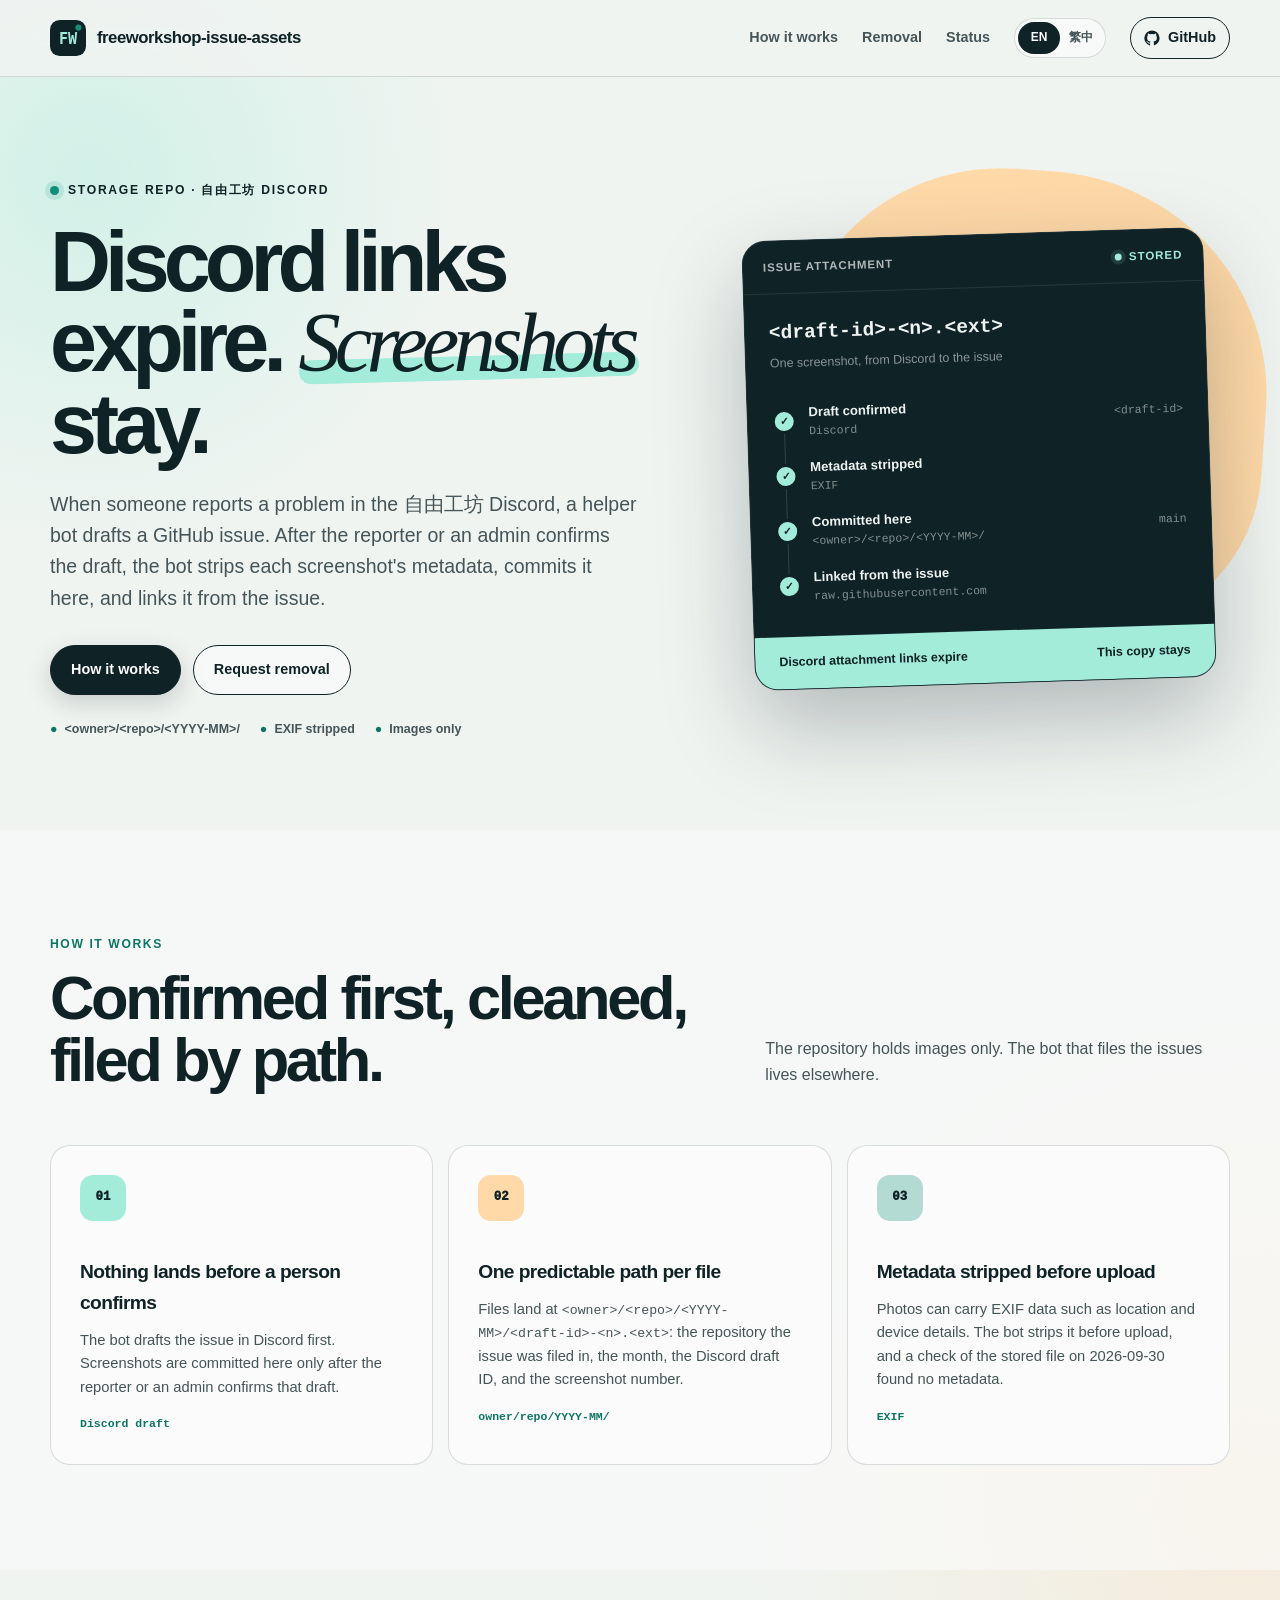
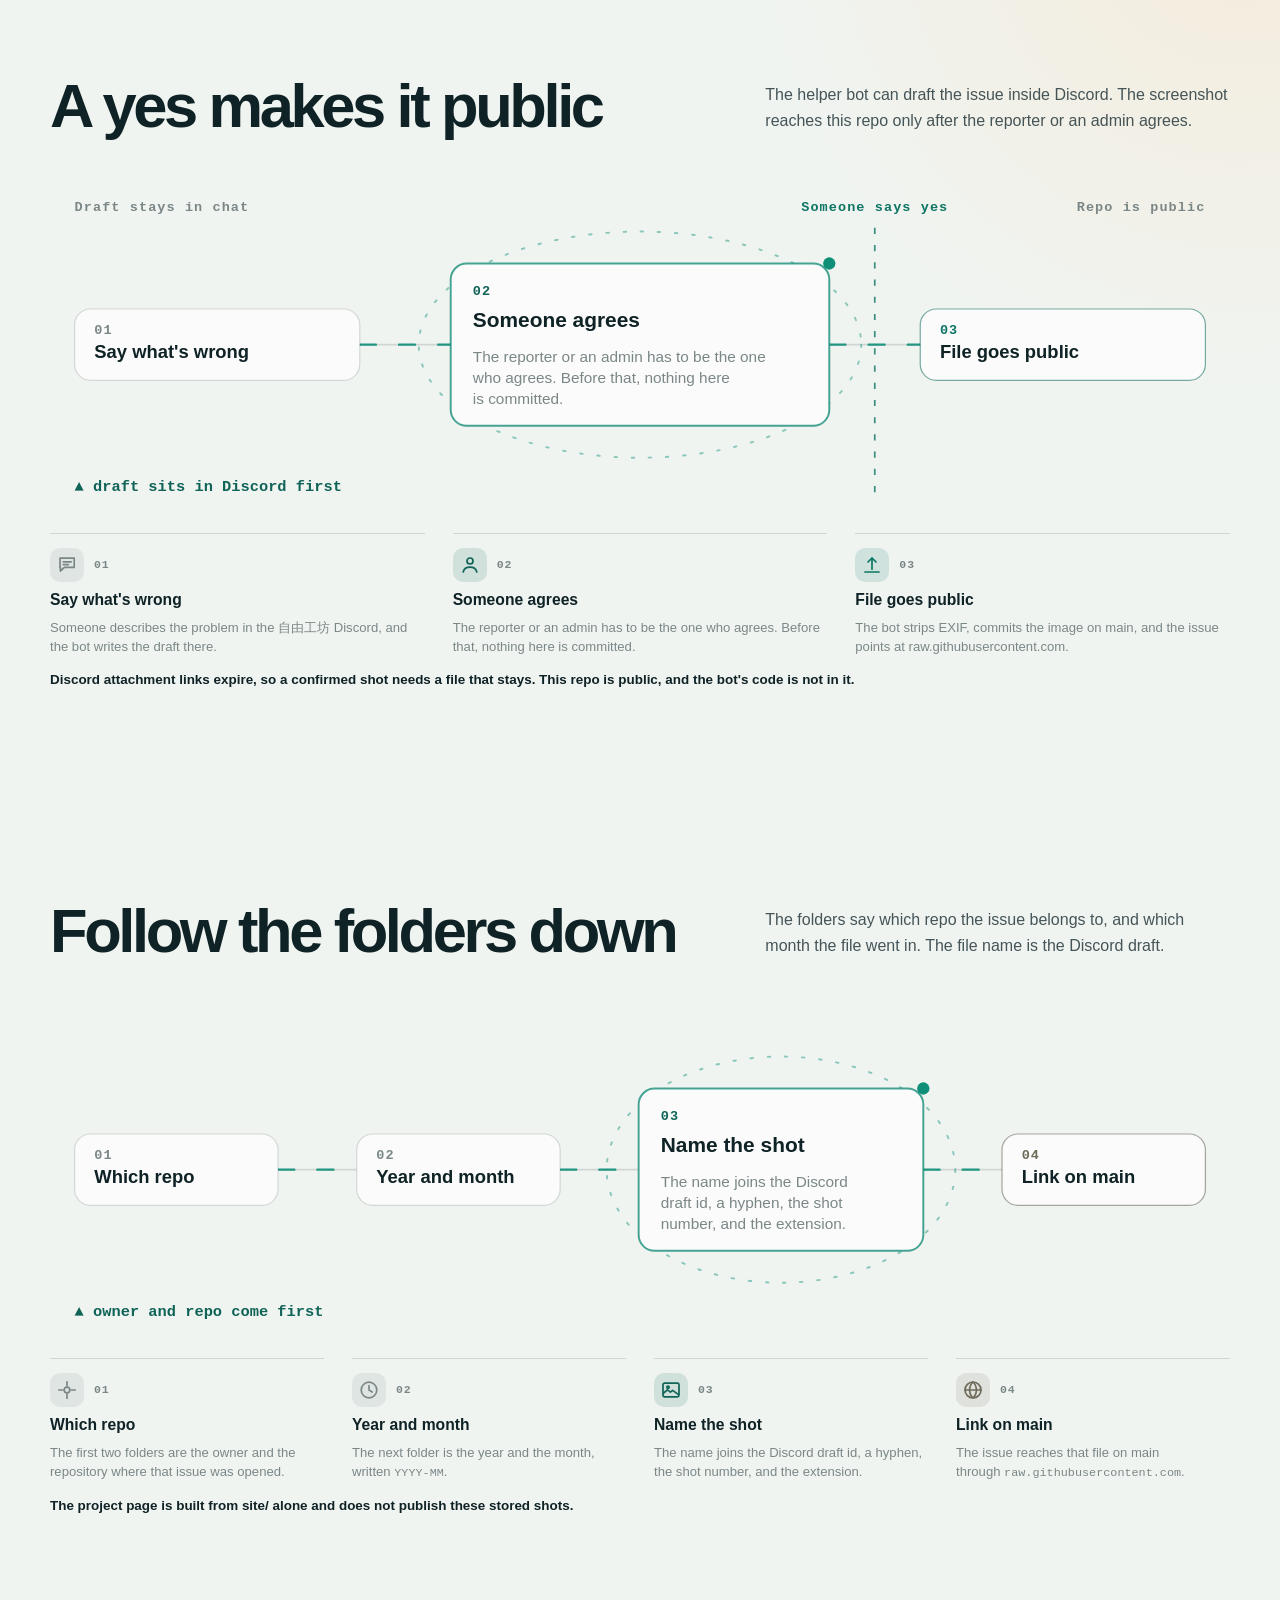
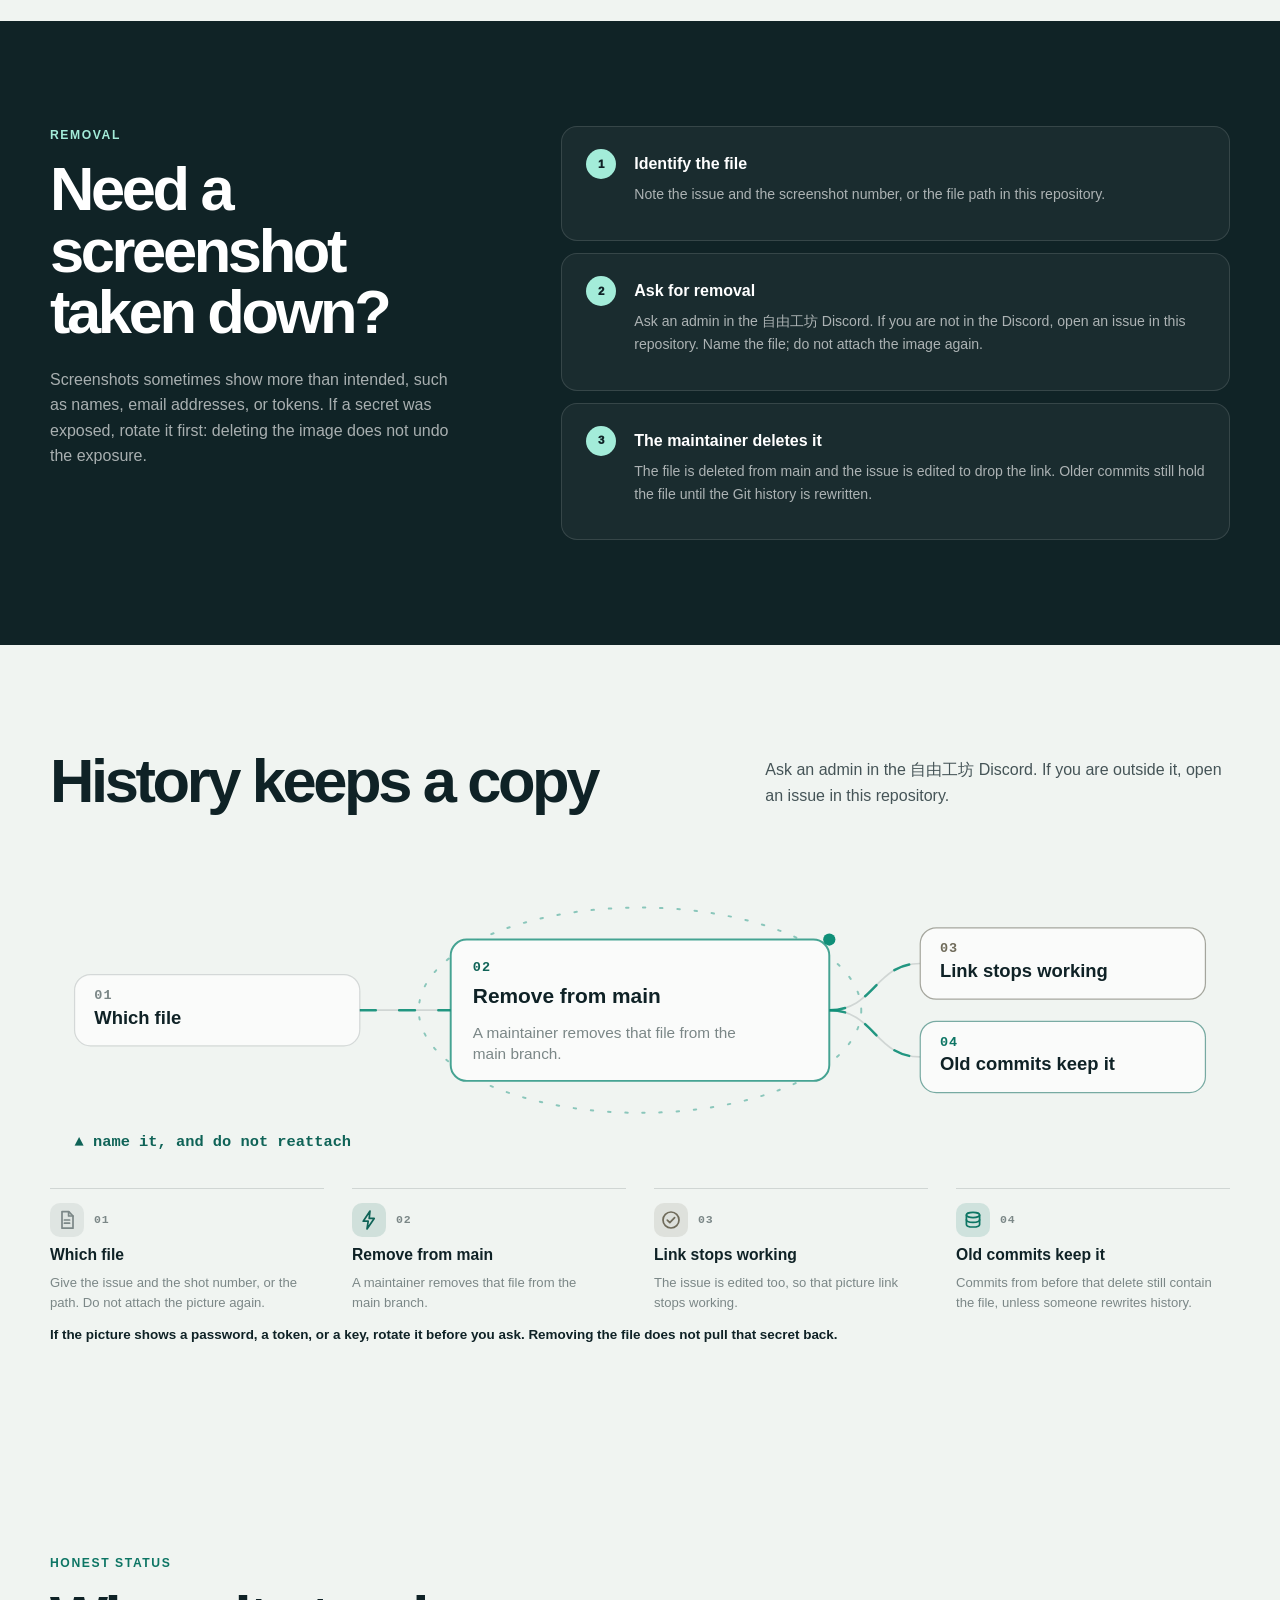
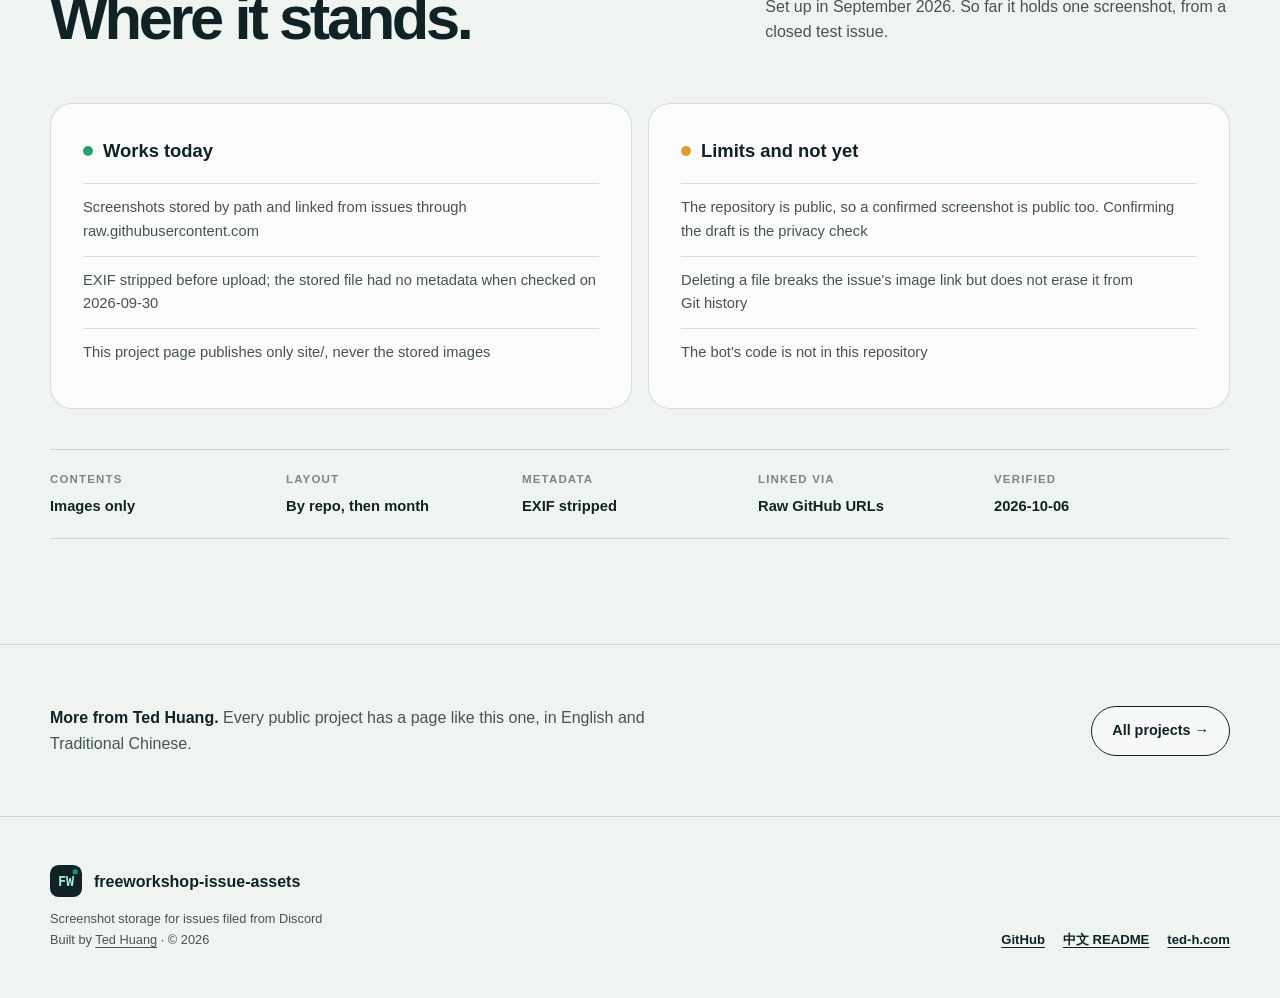
==== commit 9f7a3752: "Keep the path names whole in the diagram notes In English the file path legend left raw.githubuserco" ====
--- a/site/index.html
+++ b/site/index.html
@@ -40,7 +40,7 @@
 <section class="hero" id="top"><div class="hero-copy"><div class="eyebrow"><span class="lang-en">Storage repo · 自由工坊 Discord</span><span class="lang-zh" lang="zh-Hant">存放用 repo · 自由工坊 Discord</span></div><h1 class="lang-en">Discord links expire. <em>Screenshots</em> stay.</h1><h1 class="lang-zh" lang="zh-Hant">連結會過期，<em>截圖</em>不會。</h1><p class="lang-en">When someone reports a problem in the 自由工坊 Discord, a helper bot drafts a GitHub issue. After the reporter or an admin confirms the draft, the bot strips each screenshot&#x27;s metadata, commits it here, and links it from the issue.</p><p class="lang-zh" lang="zh-Hant">有人在自由工坊 Discord 回報問題時，小幫手 bot 會先擬好 GitHub issue 草稿。回報者或管理員確認之後，bot 會移除截圖的中繼資料、提交到這個 repo，再在 issue 裡附上連結。</p><div class="button-row"><a class="button button-primary" href="#features"><span class="lang-en">How it works</span><span class="lang-zh" lang="zh-Hant">運作方式</span></a><a class="button button-secondary" href="#start"><span class="lang-en">Request removal</span><span class="lang-zh" lang="zh-Hant">申請移除</span></a></div><div class="hero-notes"><span>&lt;owner&gt;/&lt;repo&gt;/&lt;YYYY-MM&gt;/</span><span class="lang-en">EXIF stripped</span><span class="lang-zh" lang="zh-Hant">已移除 EXIF</span><span class="lang-en">Images only</span><span class="lang-zh" lang="zh-Hant">只放圖片</span></div></div><div class="visual-wrap"><div class="panel"><div class="panel-top"><span><span class="lang-en">Issue attachment</span><span class="lang-zh" lang="zh-Hant">Issue 附件</span></span><span class="live-dot"><span class="lang-en">Stored</span><span class="lang-zh" lang="zh-Hant">已保存</span></span></div><div class="panel-body"><div class="panel-name">&lt;draft-id&gt;-&lt;n&gt;.&lt;ext&gt;</div><div class="panel-meta"><span class="lang-en">One screenshot, from Discord to the issue</span><span class="lang-zh" lang="zh-Hant">一張截圖，從 Discord 到 issue</span></div><div class="check-list"><div class="check-row"><span class="check-mark is-ok">&#10003;</span><span><strong class="lang-en">Draft confirmed</strong><strong class="lang-zh" lang="zh-Hant">草稿已確認</strong><small>Discord</small></span><span class="check-side">&lt;draft-id&gt;</span></div><div class="check-row"><span class="check-mark is-ok">&#10003;</span><span><strong class="lang-en">Metadata stripped</strong><strong class="lang-zh" lang="zh-Hant">移除中繼資料</strong><small>EXIF</small></span><span></span></div><div class="check-row"><span class="check-mark is-ok">&#10003;</span><span><strong class="lang-en">Committed here</strong><strong class="lang-zh" lang="zh-Hant">提交到這個 repo</strong><small>&lt;owner&gt;/&lt;repo&gt;/&lt;YYYY-MM&gt;/</small></span><span class="check-side">main</span></div><div class="check-row"><span class="check-mark is-ok">&#10003;</span><span><strong class="lang-en">Linked from the issue</strong><strong class="lang-zh" lang="zh-Hant">從 issue 連結</strong><small>raw.githubusercontent.com</small></span><span></span></div></div><div class="panel-footer"><span><span class="lang-en">Discord attachment links expire</span><span class="lang-zh" lang="zh-Hant">Discord 附件連結會過期</span></span><span><span class="lang-en">This copy stays</span><span class="lang-zh" lang="zh-Hant">這份副本會留著</span></span></div></div></div></div></section>
 <section class="tinted" id="features"><div class="section"><div class="section-heading "><div><div class="section-kicker"><span class="lang-en">How it works</span><span class="lang-zh" lang="zh-Hant">運作方式</span></div><h2 class="lang-en">Confirmed first, cleaned, filed by path.</h2><h2 class="lang-zh" lang="zh-Hant">先確認、再清理、照路徑歸檔。</h2></div><p class="lang-en">The repository holds images only. The bot that files the issues lives elsewhere.</p><p class="lang-zh" lang="zh-Hant">這個 repo 只放圖片，開 issue 的 bot 不在這裡。</p></div><div class="card-grid"><article class="card"><div class="card-icon">01</div><h3 class="lang-en">Nothing lands before a person confirms</h3><h3 class="lang-zh" lang="zh-Hant">有人確認之後才會存進來</h3><p class="lang-en">The bot drafts the issue in Discord first. Screenshots are committed here only after the reporter or an admin confirms that draft.</p><p class="lang-zh" lang="zh-Hant">bot 會先在 Discord 裡擬好 issue 草稿，等回報者或管理員確認之後，截圖才會提交到這裡。</p><span class="tag">Discord draft</span></article><article class="card"><div class="card-icon">02</div><h3 class="lang-en">One predictable path per file</h3><h3 class="lang-zh" lang="zh-Hant">每個檔案都有固定路徑</h3><p class="lang-en">Files land at <code>&lt;owner&gt;/&lt;repo&gt;/&lt;YYYY-MM&gt;/&lt;draft-id&gt;-&lt;n&gt;.&lt;ext&gt;</code>: the repository the issue was filed in, the month, the Discord draft ID, and the screenshot number.</p><p class="lang-zh" lang="zh-Hant">檔案會存在 <code>&lt;owner&gt;/&lt;repo&gt;/&lt;YYYY-MM&gt;/&lt;draft-id&gt;-&lt;n&gt;.&lt;ext&gt;</code>：依序是 issue 所在的 repo、月份、Discord 草稿編號和第幾張截圖。</p><span class="tag">owner/repo/YYYY-MM/</span></article><article class="card"><div class="card-icon">03</div><h3 class="lang-en">Metadata stripped before upload</h3><h3 class="lang-zh" lang="zh-Hant">上傳前移除中繼資料</h3><p class="lang-en">Photos can carry EXIF data such as location and device details. The bot strips it before upload, and a check of the stored file on 2026-09-30 found no metadata.</p><p class="lang-zh" lang="zh-Hant">照片可能帶有位置、裝置等 EXIF 資訊。bot 會在上傳前移除；2026-09-30 檢查存放的檔案，沒有找到任何中繼資料。</p><span class="tag">EXIF</span></article></div></div></section>
 <section class="section" id="confirm-first"><div class="section-heading "><div><h2 class="lang-en">A yes makes it public</h2><h2 class="lang-zh" lang="zh-Hant">點頭之後才公開</h2></div><p class="lang-en">The helper bot can draft the issue inside Discord. The screenshot reaches this repo only after the reporter or an admin agrees.</p><p class="lang-zh" lang="zh-Hant">小幫手 bot 可以先在 Discord 裡把 issue 寫成草稿。截圖要等回報者或管理員同意，才進得了這個 repo。</p></div><figure class="fd lang-en" data-fd="{&quot;columns&quot;:[[0],[1],[2]],&quot;core&quot;:1,&quot;boundaryAfter&quot;:1}"><ol class="fd-legend"><li class="fd-node" data-step="0" data-tone="neutral" data-icon="chat"><span class="fd-head"><span class="fd-chip"></span><span class="fd-step" aria-hidden="true">01</span></span><p class="fd-title">Say what&#x27;s wrong</p><p class="fd-note">Someone describes the problem in the 自由工坊 Discord, and the bot writes the draft there.</p><span class="fd-link" aria-hidden="true"></span></li><li class="fd-node" data-step="1" data-tone="accent" data-icon="user"><span class="fd-head"><span class="fd-chip"></span><span class="fd-step" aria-hidden="true">02</span></span><p class="fd-title">Someone agrees</p><p class="fd-note">The reporter or an admin has to be the one who agrees. Before that, nothing here is committed.</p><span class="fd-link" aria-hidden="true"></span></li><li class="fd-node" data-step="2" data-tone="warn" data-icon="upload"><span class="fd-head"><span class="fd-chip"></span><span class="fd-step" aria-hidden="true">03</span></span><p class="fd-title">File goes public</p><p class="fd-note">The bot strips EXIF, commits the image on main, and the issue points at raw.githubusercontent.com.</p></li></ol><ul class="fd-ticks"><li>draft sits in Discord first</li><li>no file before a person agrees</li><li>a yes means anyone can see it</li></ul><ul class="fd-zones"><li>Draft stays in chat</li><li>Someone says yes</li><li>Repo is public</li></ul><figcaption>Discord attachment links expire, so a confirmed shot needs a file that stays. This repo is public, and the bot&#x27;s code is not in it.</figcaption></figure><figure class="fd lang-zh" lang="zh-Hant" data-fd="{&quot;columns&quot;:[[0],[1],[2]],&quot;core&quot;:1,&quot;boundaryAfter&quot;:1}"><ol class="fd-legend"><li class="fd-node" data-step="0" data-tone="neutral" data-icon="chat"><span class="fd-head"><span class="fd-chip"></span><span class="fd-step" aria-hidden="true">01</span></span><p class="fd-title">先在聊天室</p><p class="fd-note">有人在自由工坊 Discord 把問題講出來，bot 就在那邊起草。</p><span class="fd-link" aria-hidden="true"></span></li><li class="fd-node" data-step="1" data-tone="accent" data-icon="user"><span class="fd-head"><span class="fd-chip"></span><span class="fd-step" aria-hidden="true">02</span></span><p class="fd-title">等人點頭</p><p class="fd-note">同意的人得是回報者或管理員。少了這一步，這裡不會多出檔案。</p><span class="fd-link" aria-hidden="true"></span></li><li class="fd-node" data-step="2" data-tone="warn" data-icon="upload"><span class="fd-head"><span class="fd-chip"></span><span class="fd-step" aria-hidden="true">03</span></span><p class="fd-title">圖就公開了</p><p class="fd-note">bot 拿掉 EXIF，把圖交上 main，issue 再指向 raw.githubusercontent.com。</p></li></ol><ul class="fd-ticks"><li>草稿先停在 Discord</li><li>沒人同意就沒有檔</li><li>點頭之後誰都看得到</li></ul><ul class="fd-zones"><li>草稿還在聊天</li><li>有人說可以</li><li>倉庫對外公開</li></ul><figcaption>Discord 的附件連結會過期，所以確認過的圖才需要一個留得住的檔。這個 repo 是公開的，bot 的程式也不在這裡。</figcaption></figure></section>
-<section class="section" id="file-path"><div class="section-heading "><div><h2 class="lang-en">Follow the folders down</h2><h2 class="lang-zh" lang="zh-Hant">沿著資料夾看下去</h2></div><p class="lang-en">The folders say which repo the issue belongs to, and which month the file went in. The file name is the Discord draft.</p><p class="lang-zh" lang="zh-Hant">前面的資料夾告訴你這張 issue 屬於哪個 repo、落在哪一個月。檔名就是那份 Discord 草稿。</p></div><figure class="fd lang-en" data-fd="{&quot;columns&quot;:[[0],[1],[2],[3]],&quot;core&quot;:2}"><ol class="fd-legend"><li class="fd-node" data-step="0" data-tone="neutral" data-icon="hub"><span class="fd-head"><span class="fd-chip"></span><span class="fd-step" aria-hidden="true">01</span></span><p class="fd-title">Which repo</p><p class="fd-note">The first two folders are the owner and the repository where that issue was opened.</p><span class="fd-link" aria-hidden="true"></span></li><li class="fd-node" data-step="1" data-tone="neutral" data-icon="clock"><span class="fd-head"><span class="fd-chip"></span><span class="fd-step" aria-hidden="true">02</span></span><p class="fd-title">Year and month</p><p class="fd-note">The next folder is the year and the month, written YYYY-MM.</p><span class="fd-link" aria-hidden="true"></span></li><li class="fd-node" data-step="2" data-tone="accent" data-icon="image"><span class="fd-head"><span class="fd-chip"></span><span class="fd-step" aria-hidden="true">03</span></span><p class="fd-title">Name the shot</p><p class="fd-note">The name joins the Discord draft id, a hyphen, the shot number, and the extension.</p><span class="fd-link" aria-hidden="true"></span></li><li class="fd-node" data-step="3" data-tone="info" data-icon="globe"><span class="fd-head"><span class="fd-chip"></span><span class="fd-step" aria-hidden="true">04</span></span><p class="fd-title">Link on main</p><p class="fd-note">The issue reaches that file on main through raw.githubusercontent.com.</p></li></ol><ul class="fd-ticks"><li>owner and repo come first</li><li>then a YYYY-MM folder</li><li>draft id, hyphen, number, extension</li></ul><figcaption>The project page is built from site/ alone and does not publish these stored shots.</figcaption></figure><figure class="fd lang-zh" lang="zh-Hant" data-fd="{&quot;columns&quot;:[[0],[1],[2],[3]],&quot;core&quot;:2}"><ol class="fd-legend"><li class="fd-node" data-step="0" data-tone="neutral" data-icon="hub"><span class="fd-head"><span class="fd-chip"></span><span class="fd-step" aria-hidden="true">01</span></span><p class="fd-title">哪個 repo</p><p class="fd-note">最前面兩層是 owner 和 repo，issue 就是開在那裡。</p><span class="fd-link" aria-hidden="true"></span></li><li class="fd-node" data-step="1" data-tone="neutral" data-icon="clock"><span class="fd-head"><span class="fd-chip"></span><span class="fd-step" aria-hidden="true">02</span></span><p class="fd-title">哪一個月</p><p class="fd-note">再往下一層是年份和月份，寫法是 YYYY-MM。</p><span class="fd-link" aria-hidden="true"></span></li><li class="fd-node" data-step="2" data-tone="accent" data-icon="image"><span class="fd-head"><span class="fd-chip"></span><span class="fd-step" aria-hidden="true">03</span></span><p class="fd-title">檔名怎麼排</p><p class="fd-note">檔名把草稿編號、一個連字號、第幾張和副檔名接在一起。</p><span class="fd-link" aria-hidden="true"></span></li><li class="fd-node" data-step="3" data-tone="info" data-icon="globe"><span class="fd-head"><span class="fd-chip"></span><span class="fd-step" aria-hidden="true">04</span></span><p class="fd-title">連到 main</p><p class="fd-note">issue 經由 raw.githubusercontent.com，連到 main 上的這個檔。</p></li></ol><ul class="fd-ticks"><li>先是 owner 和 repo</li><li>接著是年月資料夾</li><li>編號、連字號、張數、副檔名</li></ul><figcaption>專案介紹頁只從 site/ 建出來，不會把這些存檔的圖發佈出去。</figcaption></figure></section>
+<section class="section" id="file-path"><div class="section-heading "><div><h2 class="lang-en">Follow the folders down</h2><h2 class="lang-zh" lang="zh-Hant">沿著資料夾看下去</h2></div><p class="lang-en">The folders say which repo the issue belongs to, and which month the file went in. The file name is the Discord draft.</p><p class="lang-zh" lang="zh-Hant">前面的資料夾告訴你這張 issue 屬於哪個 repo、落在哪一個月。檔名就是那份 Discord 草稿。</p></div><figure class="fd lang-en" data-fd="{&quot;columns&quot;:[[0],[1],[2],[3]],&quot;core&quot;:2}"><ol class="fd-legend"><li class="fd-node" data-step="0" data-tone="neutral" data-icon="hub"><span class="fd-head"><span class="fd-chip"></span><span class="fd-step" aria-hidden="true">01</span></span><p class="fd-title">Which repo</p><p class="fd-note">The first two folders are the owner and the repository where that issue was opened.</p><span class="fd-link" aria-hidden="true"></span></li><li class="fd-node" data-step="1" data-tone="neutral" data-icon="clock"><span class="fd-head"><span class="fd-chip"></span><span class="fd-step" aria-hidden="true">02</span></span><p class="fd-title">Year and month</p><p class="fd-note">The next folder is the year and the month, written <code class="nowrap">YYYY-MM</code>.</p><span class="fd-link" aria-hidden="true"></span></li><li class="fd-node" data-step="2" data-tone="accent" data-icon="image"><span class="fd-head"><span class="fd-chip"></span><span class="fd-step" aria-hidden="true">03</span></span><p class="fd-title">Name the shot</p><p class="fd-note">The name joins the Discord draft id, a hyphen, the shot number, and the extension.</p><span class="fd-link" aria-hidden="true"></span></li><li class="fd-node" data-step="3" data-tone="info" data-icon="globe"><span class="fd-head"><span class="fd-chip"></span><span class="fd-step" aria-hidden="true">04</span></span><p class="fd-title">Link on main</p><p class="fd-note">The issue reaches that file on main through <code class="nowrap">raw.githubusercontent.com</code>.</p></li></ol><ul class="fd-ticks"><li>owner and repo come first</li><li>then a YYYY-MM folder</li><li>draft id, hyphen, number, extension</li></ul><figcaption>The project page is built from site/ alone and does not publish these stored shots.</figcaption></figure><figure class="fd lang-zh" lang="zh-Hant" data-fd="{&quot;columns&quot;:[[0],[1],[2],[3]],&quot;core&quot;:2}"><ol class="fd-legend"><li class="fd-node" data-step="0" data-tone="neutral" data-icon="hub"><span class="fd-head"><span class="fd-chip"></span><span class="fd-step" aria-hidden="true">01</span></span><p class="fd-title">哪個 repo</p><p class="fd-note">最前面兩層是 owner 和 repo，issue 就是開在那裡。</p><span class="fd-link" aria-hidden="true"></span></li><li class="fd-node" data-step="1" data-tone="neutral" data-icon="clock"><span class="fd-head"><span class="fd-chip"></span><span class="fd-step" aria-hidden="true">02</span></span><p class="fd-title">哪一個月</p><p class="fd-note">再往下一層是年份和月份，寫法是 <code class="nowrap">YYYY-MM</code>。</p><span class="fd-link" aria-hidden="true"></span></li><li class="fd-node" data-step="2" data-tone="accent" data-icon="image"><span class="fd-head"><span class="fd-chip"></span><span class="fd-step" aria-hidden="true">03</span></span><p class="fd-title">檔名怎麼排</p><p class="fd-note">檔名把草稿編號、一個連字號、第幾張和副檔名接在一起。</p><span class="fd-link" aria-hidden="true"></span></li><li class="fd-node" data-step="3" data-tone="info" data-icon="globe"><span class="fd-head"><span class="fd-chip"></span><span class="fd-step" aria-hidden="true">04</span></span><p class="fd-title">連到 main</p><p class="fd-note">issue 經由 <code class="nowrap">raw.githubusercontent.com</code>，連到 main 上的這個檔。</p></li></ol><ul class="fd-ticks"><li>先是 owner 和 repo</li><li>接著是年月資料夾</li><li>編號、連字號、張數、副檔名</li></ul><figcaption>專案介紹頁只從 site/ 建出來，不會把這些存檔的圖發佈出去。</figcaption></figure></section>
 <section class="dark-band" id="start"><div class="section qs-grid"><div><div class="section-kicker"><span class="lang-en">Removal</span><span class="lang-zh" lang="zh-Hant">移除</span></div><h2 class="lang-en">Need a screenshot taken down?</h2><h2 class="lang-zh" lang="zh-Hant">需要移除截圖？</h2><p class="lang-en">Screenshots sometimes show more than intended, such as names, email addresses, or tokens. If a secret was exposed, rotate it first: deleting the image does not undo the exposure.</p><p class="lang-zh" lang="zh-Hant">截圖有時會拍到不該公開的東西，例如姓名、email 或 token。如果外洩的是密碼或金鑰，請先更換：刪掉圖片並不能讓外洩的資訊收回來。</p></div><div class="steps"><article class="step"><h3 class="lang-en">Identify the file</h3><h3 class="lang-zh" lang="zh-Hant">指出是哪個檔案</h3><p class="lang-en">Note the issue and the screenshot number, or the file path in this repository.</p><p class="lang-zh" lang="zh-Hant">記下是哪個 issue、第幾張截圖，或是這個 repo 裡的檔案路徑。</p></article><article class="step"><h3 class="lang-en">Ask for removal</h3><h3 class="lang-zh" lang="zh-Hant">提出移除要求</h3><p class="lang-en">Ask an admin in the 自由工坊 Discord. If you are not in the Discord, open an issue in this repository. Name the file; do not attach the image again.</p><p class="lang-zh" lang="zh-Hant">在自由工坊 Discord 找管理員；不在 Discord 的話，就在這個 repo 開 issue。寫出檔案位置就好，不要再附一次圖片。</p></article><article class="step"><h3 class="lang-en">The maintainer deletes it</h3><h3 class="lang-zh" lang="zh-Hant">維護者刪除檔案</h3><p class="lang-en">The file is deleted from main and the issue is edited to drop the link. Older commits still hold the file until the Git history is rewritten.</p><p class="lang-zh" lang="zh-Hant">維護者會從 main 刪除檔案，並編輯 issue 拿掉連結。在改寫 Git 歷史之前，舊的 commit 裡仍然留有這個檔案。</p></article></div></div></section>
 <section class="section" id="take-down"><div class="section-heading "><div><h2 class="lang-en">History keeps a copy</h2><h2 class="lang-zh" lang="zh-Hant">歷史裡還有一份</h2></div><p class="lang-en">Ask an admin in the 自由工坊 Discord. If you are outside it, open an issue in this repository.</p><p class="lang-zh" lang="zh-Hant">去自由工坊 Discord 找管理員。人不在裡面，就在這個 repo 開一張 issue。</p></div><figure class="fd lang-en" data-fd="{&quot;columns&quot;:[[0],[1],[2,3]],&quot;core&quot;:1}"><ol class="fd-legend"><li class="fd-node" data-step="0" data-tone="neutral" data-icon="doc"><span class="fd-head"><span class="fd-chip"></span><span class="fd-step" aria-hidden="true">01</span></span><p class="fd-title">Which file</p><p class="fd-note">Give the issue and the shot number, or the path. Do not attach the picture again.</p><span class="fd-link" aria-hidden="true"></span></li><li class="fd-node" data-step="1" data-tone="accent" data-icon="bolt"><span class="fd-head"><span class="fd-chip"></span><span class="fd-step" aria-hidden="true">02</span></span><p class="fd-title">Remove from main</p><p class="fd-note">A maintainer removes that file from the main branch.</p><span class="fd-link" aria-hidden="true"></span></li><li class="fd-node" data-step="2" data-tone="info" data-icon="check"><span class="fd-head"><span class="fd-chip"></span><span class="fd-step" aria-hidden="true">03</span></span><p class="fd-title">Link stops working</p><p class="fd-note">The issue is edited too, so that picture link stops working.</p><span class="fd-link" aria-hidden="true"></span></li><li class="fd-node" data-step="3" data-tone="warn" data-icon="database"><span class="fd-head"><span class="fd-chip"></span><span class="fd-step" aria-hidden="true">04</span></span><p class="fd-title">Old commits keep it</p><p class="fd-note">Commits from before that delete still contain the file, unless someone rewrites history.</p></li></ol><ul class="fd-ticks"><li>name it, and do not reattach</li><li>file and link leave main</li><li>older commits still hold a copy</li></ul><figcaption>If the picture shows a password, a token, or a key, rotate it before you ask. Removing the file does not pull that secret back.</figcaption></figure><figure class="fd lang-zh" lang="zh-Hant" data-fd="{&quot;columns&quot;:[[0],[1],[2,3]],&quot;core&quot;:1}"><ol class="fd-legend"><li class="fd-node" data-step="0" data-tone="neutral" data-icon="doc"><span class="fd-head"><span class="fd-chip"></span><span class="fd-step" aria-hidden="true">01</span></span><p class="fd-title">指出哪個檔</p><p class="fd-note">寫出是哪張 issue、第幾張，或是路徑。請求裡不要再附上那張圖。</p><span class="fd-link" aria-hidden="true"></span></li><li class="fd-node" data-step="1" data-tone="accent" data-icon="bolt"><span class="fd-head"><span class="fd-chip"></span><span class="fd-step" aria-hidden="true">02</span></span><p class="fd-title">刪掉 main</p><p class="fd-note">維護者會把這個檔從 main 分支拿掉。</p><span class="fd-link" aria-hidden="true"></span></li><li class="fd-node" data-step="2" data-tone="info" data-icon="check"><span class="fd-head"><span class="fd-chip"></span><span class="fd-step" aria-hidden="true">03</span></span><p class="fd-title">連結失效</p><p class="fd-note">issue 也會改一版，圖片連結就打不開了。</p><span class="fd-link" aria-hidden="true"></span></li><li class="fd-node" data-step="3" data-tone="warn" data-icon="database"><span class="fd-head"><span class="fd-chip"></span><span class="fd-step" aria-hidden="true">04</span></span><p class="fd-title">舊紀錄還在</p><p class="fd-note">這次刪除之前的 commit 仍留著檔案，除非有人改寫歷史。</p></li></ol><ul class="fd-ticks"><li>指出檔案，別再附圖</li><li>main 上的檔和連結都沒了</li><li>更早的 commit 還留著</li></ul><figcaption>圖裡如果有密碼、token 或金鑰，提出之前先換掉。刪掉檔案，並不會把已經外洩的內容收回來。</figcaption></figure></section>
 <section class="section" id="status"><div class="section-heading "><div><div class="section-kicker"><span class="lang-en">Honest status</span><span class="lang-zh" lang="zh-Hant">誠實的現況</span></div><h2 class="lang-en">Where it stands.</h2><h2 class="lang-zh" lang="zh-Hant">目前的樣子。</h2></div><p class="lang-en">Set up in September 2026. So far it holds one screenshot, from a closed test issue.</p><p class="lang-zh" lang="zh-Hant">2026 年 9 月建立，目前只存了一張截圖，來自一個已關閉的測試 issue。</p></div><div class="status-grid"><div class="status-col"><h3 class="lang-en">Works today</h3><h3 class="lang-zh" lang="zh-Hant">目前可用</h3><ul><li class="lang-en">Screenshots stored by path and linked from issues through raw.githubusercontent.com</li><li class="lang-zh" lang="zh-Hant">截圖依路徑存放，issue 透過 raw.githubusercontent.com 連結</li><li class="lang-en">EXIF stripped before upload; the stored file had no metadata when checked on 2026-09-30</li><li class="lang-zh" lang="zh-Hant">上傳前移除 EXIF；2026-09-30 檢查存放的檔案，沒有任何中繼資料</li><li class="lang-en">This project page publishes only site/, never the stored images</li><li class="lang-zh" lang="zh-Hant">專案介紹頁只發佈 site/，不會發佈存放的圖片</li></ul></div><div class="status-col is-limits"><h3 class="lang-en">Limits and not yet</h3><h3 class="lang-zh" lang="zh-Hant">限制與尚未完成</h3><ul><li class="lang-en">The repository is public, so a confirmed screenshot is public too. Confirming the draft is the privacy check</li><li class="lang-zh" lang="zh-Hant">repo 是公開的，確認過的截圖也就公開了；確認草稿那一步，就是隱私把關</li><li class="lang-en">Deleting a file breaks the issue&#x27;s image link but does not erase it from Git history</li><li class="lang-zh" lang="zh-Hant">刪除檔案會讓 issue 裡的圖片連結失效，但不會把它從 Git 歷史裡抹掉</li><li class="lang-en">The bot&#x27;s code is not in this repository</li><li class="lang-zh" lang="zh-Hant">bot 的程式碼不在這個 repo 裡</li></ul></div></div><dl class="facts"><div class="fact"><dt><span class="lang-en">Contents</span><span class="lang-zh" lang="zh-Hant">內容</span></dt><dd><span class="lang-en">Images only</span><span class="lang-zh" lang="zh-Hant">只有圖片</span></dd></div><div class="fact"><dt><span class="lang-en">Layout</span><span class="lang-zh" lang="zh-Hant">分類方式</span></dt><dd><span class="lang-en">By repo, then month</span><span class="lang-zh" lang="zh-Hant">依 repo，再依月份</span></dd></div><div class="fact"><dt><span class="lang-en">Metadata</span><span class="lang-zh" lang="zh-Hant">中繼資料</span></dt><dd><span class="lang-en">EXIF stripped</span><span class="lang-zh" lang="zh-Hant">已移除 EXIF</span></dd></div><div class="fact"><dt><span class="lang-en">Linked via</span><span class="lang-zh" lang="zh-Hant">連結方式</span></dt><dd><span class="lang-en">Raw GitHub URLs</span><span class="lang-zh" lang="zh-Hant">GitHub raw 網址</span></dd></div><div class="fact"><dt><span class="lang-en">Verified</span><span class="lang-zh" lang="zh-Hant">查核日期</span></dt><dd><span>2026-10-06</span></dd></div></dl></section>
